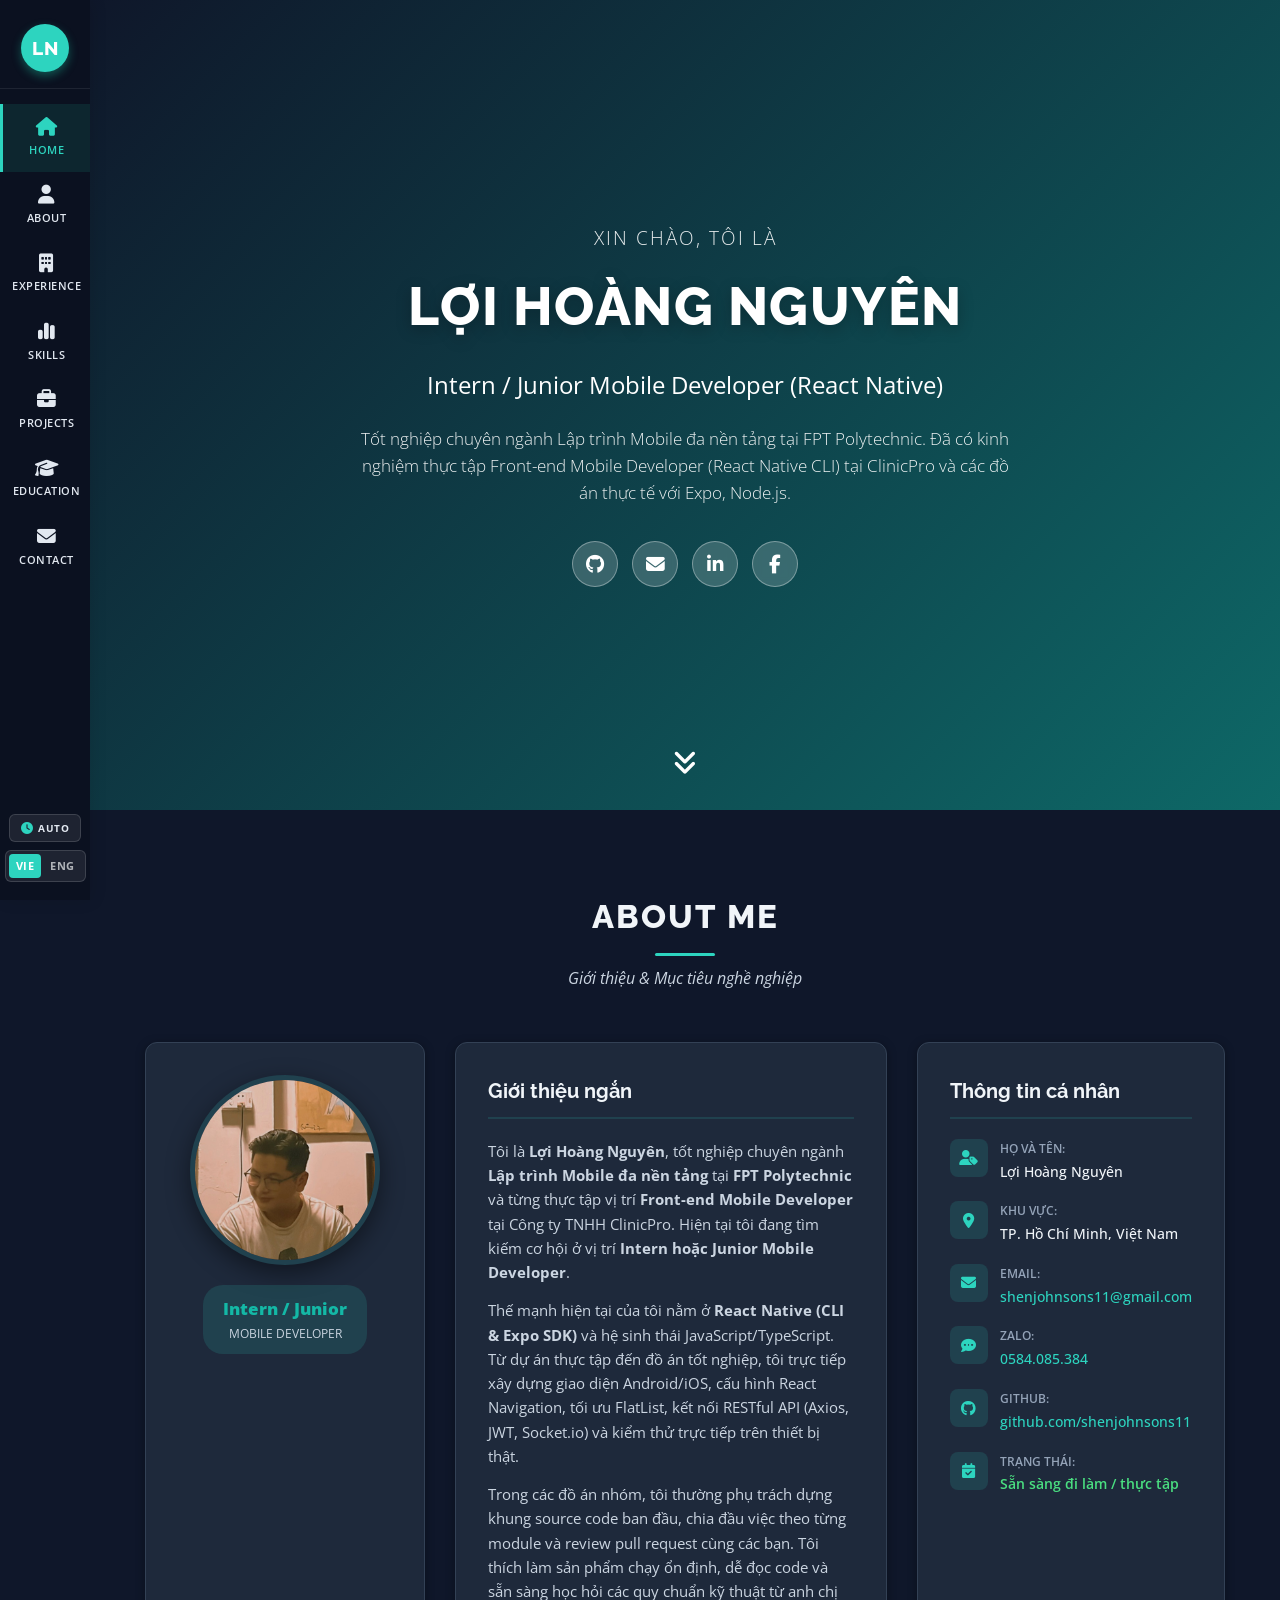
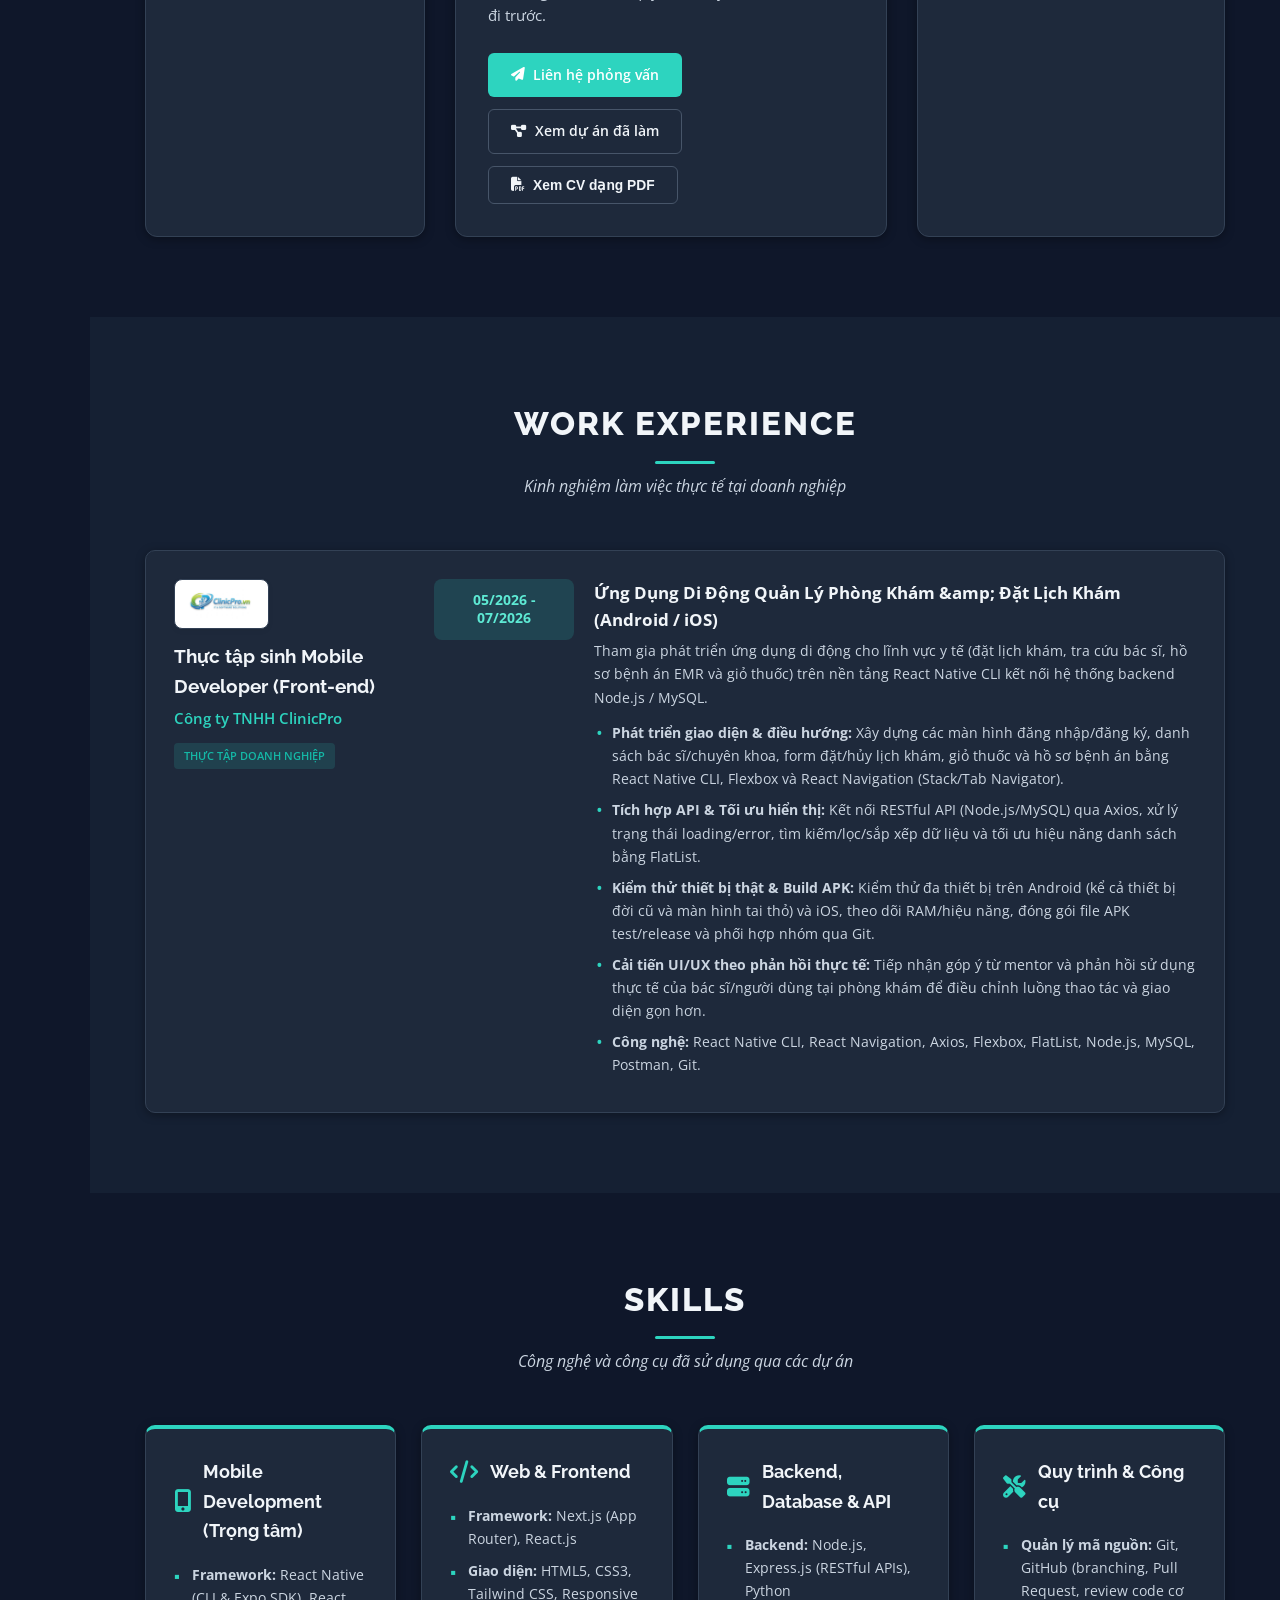
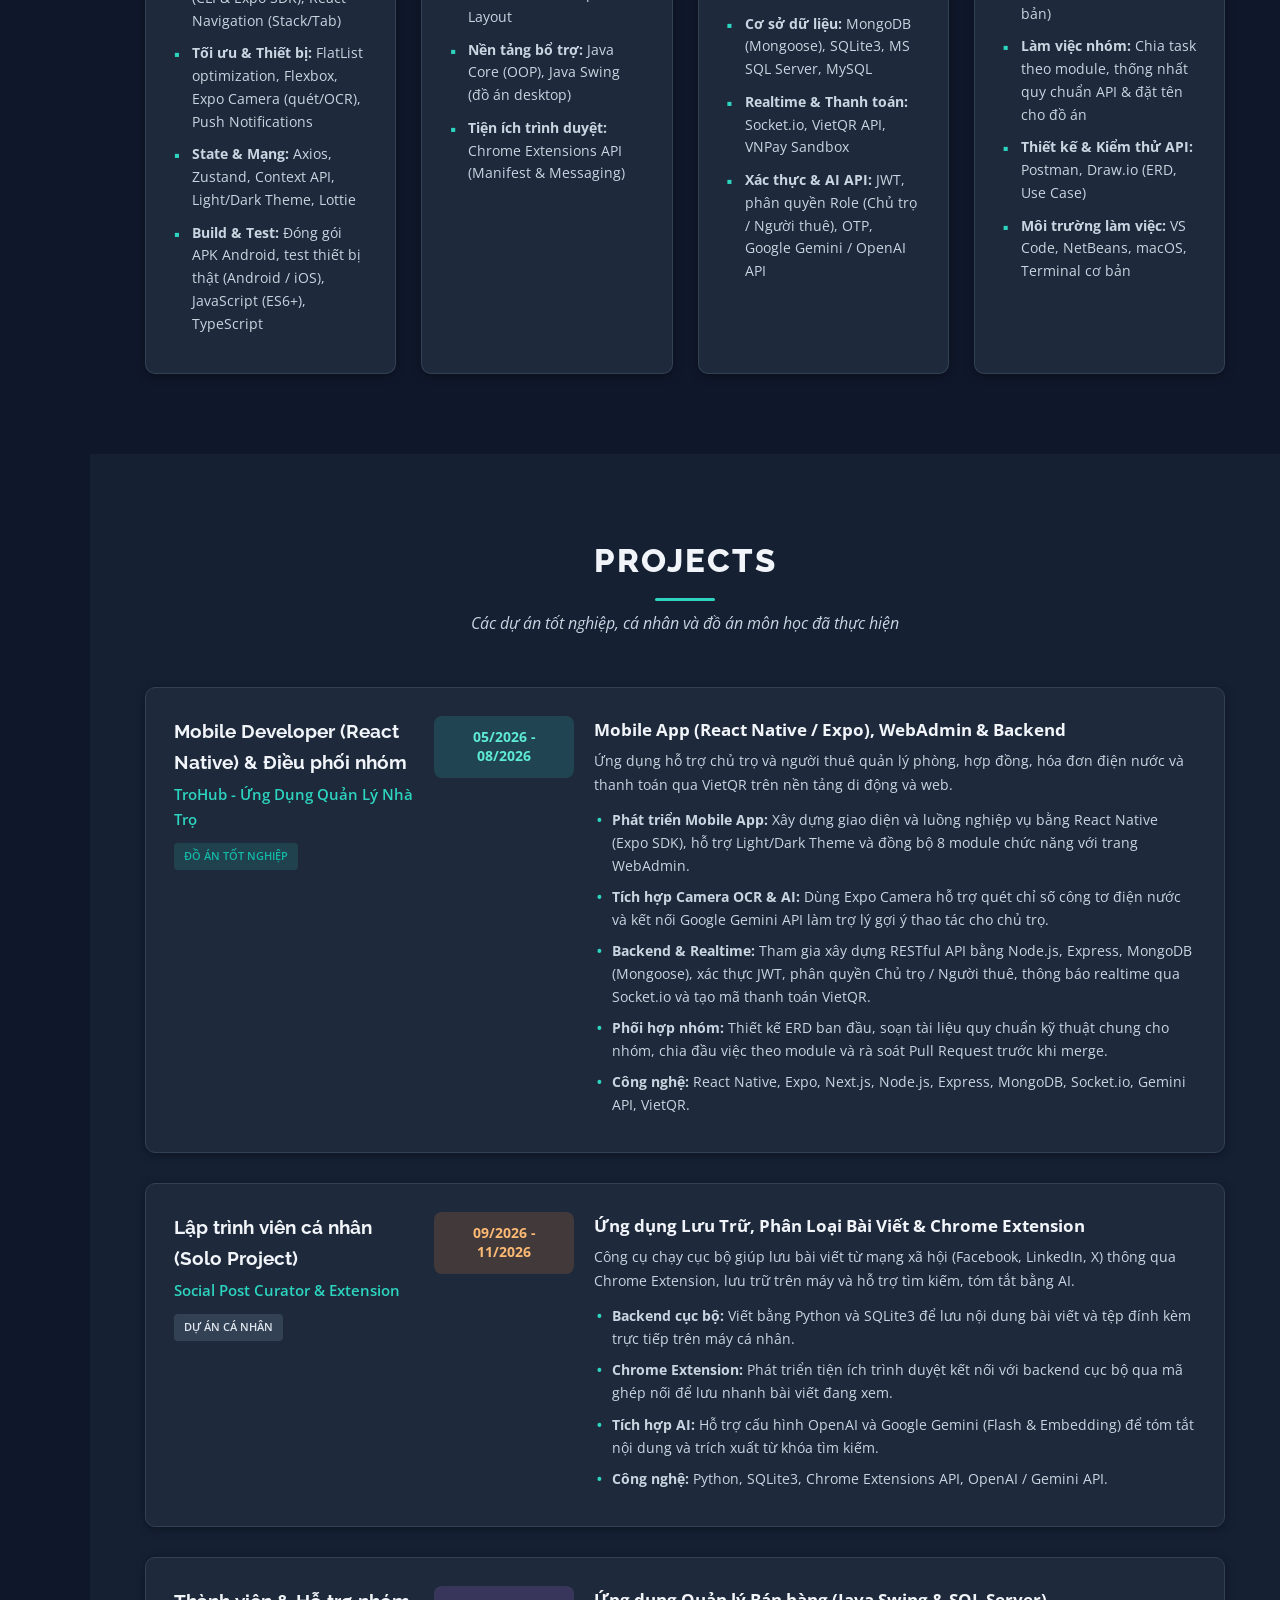
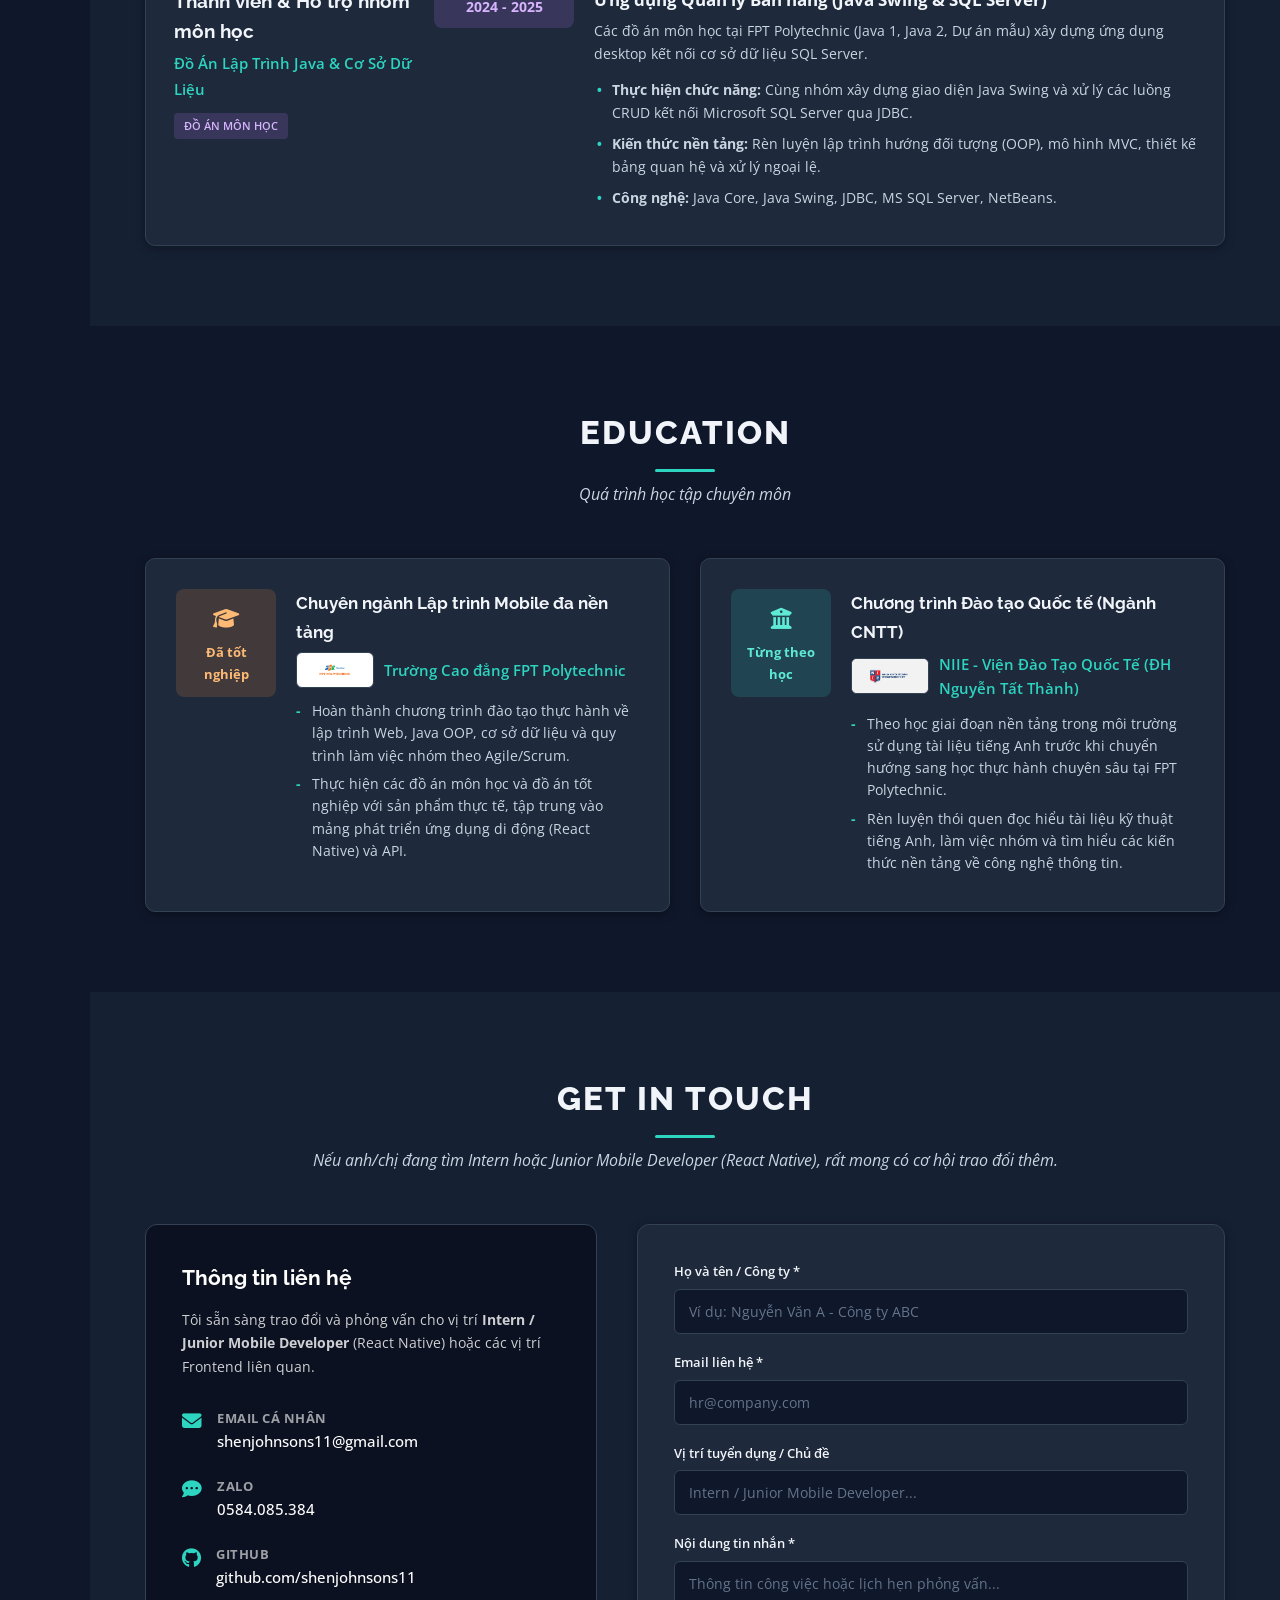
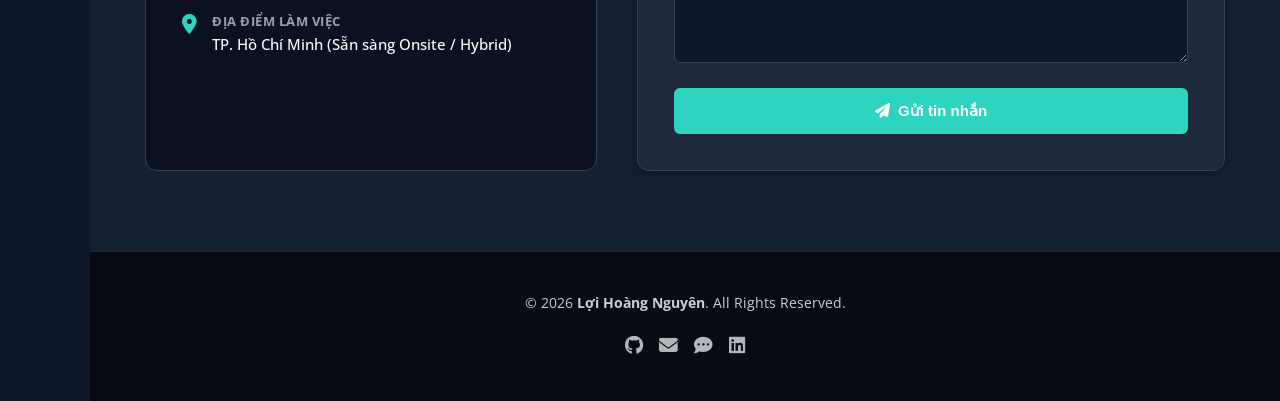
==== index.html @ 85664bda "Update CV content, add bilingual toggle, real-time dark/light mode, hover effects, logos, Zalo conta" ====
<!DOCTYPE html>
<html lang="vi">
<head>
    <meta charset="UTF-8">
    <meta name="viewport" content="width=device-width, initial-scale=1.0">
    <title>Lợi Hoàng Nguyên - Mobile Developer (Intern / Junior) CV</title>
    <!-- Favicon -->
    <link rel="icon" type="image/x-icon" href="https://cdnjs.cloudflare.com/ajax/libs/font-awesome/6.4.0/svgs/solid/code.svg">
    <!-- Google Fonts -->
    <link rel="preconnect" href="https://fonts.googleapis.com">
    <link rel="preconnect" href="https://fonts.gstatic.com" crossorigin>
    <link href="https://fonts.googleapis.com/css2?family=Open+Sans:ital,wght@0,300;0,400;0,600;0,700;1,400&family=Raleway:wght@300;500;700;800&display=swap" rel="stylesheet">
    <!-- Font Awesome Icons -->
    <link rel="stylesheet" href="https://cdnjs.cloudflare.com/ajax/libs/font-awesome/6.4.0/css/all.min.css">
    <!-- Custom CSS -->
    <link rel="stylesheet" href="style.css">
</head>
<body id="top">

    <!-- ==============================================
         1. THANH ĐIỀU HƯỚNG TRÁI / SIDEBAR NAVIGATION
         ============================================== -->
    <nav id="site-navigation" class="sidebar-nav" aria-label="Main Navigation">
        <div class="nav-brand">
            <a href="#top" class="brand-logo" title="Về đầu trang" data-i18n-title="nav.backTopTitle">
                <span class="logo-text">LN</span>
            </a>
            <button class="mobile-toggle" id="menuToggle" aria-label="Toggle Menu">
                <i class="fa-solid fa-bars"></i>
            </button>
        </div>

        <ul class="nav-links" id="navLinks">
            <li class="nav-item">
                <a href="#top" class="nav-link active">
                    <i class="fa-solid fa-house"></i>
                    <span class="nav-label">Home</span>
                </a>
            </li>
            <li class="nav-item">
                <a href="#about" class="nav-link">
                    <i class="fa-solid fa-user"></i>
                    <span class="nav-label">About</span>
                </a>
            </li>
            <li class="nav-item">
                <a href="#work-experience" class="nav-link">
                    <i class="fa-solid fa-building"></i>
                    <span class="nav-label">Experience</span>
                </a>
            </li>
            <li class="nav-item">
                <a href="#skills" class="nav-link">
                    <i class="fa-solid fa-chart-simple"></i>
                    <span class="nav-label">Skills</span>
                </a>
            </li>
            <li class="nav-item">
                <a href="#experiences" class="nav-link">
                    <i class="fa-solid fa-briefcase"></i>
                    <span class="nav-label">Projects</span>
                </a>
            </li>
            <li class="nav-item">
                <a href="#education" class="nav-link">
                    <i class="fa-solid fa-graduation-cap"></i>
                    <span class="nav-label">Education</span>
                </a>
            </li>
            <li class="nav-item">
                <a href="#contact" class="nav-link">
                    <i class="fa-solid fa-envelope"></i>
                    <span class="nav-label">Contact</span>
                </a>
            </li>
        </ul>

        <!-- Nút chuyển đổi giao diện (Auto theo giờ / Light / Dark) & Ngôn ngữ (VIE / ENG) -->
        <div class="sidebar-controls">
            <button type="button" id="themeToggle" class="theme-btn" aria-label="Chế độ sáng/tối">
                <i class="fa-solid fa-clock"></i>
                <span class="theme-label">AUTO</span>
            </button>
            <div class="lang-switch" role="group" aria-label="Language switcher">
                <button type="button" class="lang-btn active" data-lang="vi">VIE</button>
                <button type="button" class="lang-btn" data-lang="en">ENG</button>
            </div>
        </div>
    </nav>

    <!-- KHUNG NỘI DUNG CHÍNH (BÊN PHẢI SIDEBAR) -->
    <main class="main-content">

        <!-- ==============================================
             2. BANNER / HERO HEADER
             ============================================== -->
        <header id="banner" class="hero-header">
            <div class="hero-overlay"></div>
            <div class="hero-container">
                <div class="hero-content">
                    <p class="hero-greeting" data-i18n="hero.greeting">Xin chào, tôi là</p>
                    <h1 class="hero-name" data-i18n="hero.name">Lợi Hoàng Nguyên</h1>
                    <h2 class="hero-slogan" data-i18n="hero.slogan">Intern / Junior Mobile Developer (React Native)</h2>
                    <p class="hero-tagline" data-i18n="hero.tagline">Tốt nghiệp chuyên ngành Lập trình Mobile đa nền tảng tại FPT Polytechnic. Đã có kinh nghiệm thực tập Front-end Mobile Developer (React Native CLI) tại ClinicPro và các đồ án thực tế với Expo, Node.js.</p>
                    
                    <!-- Mạng xã hội / Profile links -->
                    <div class="social-links">
                        <a href="https://github.com/shenjohnsons11" target="_blank" rel="noopener" class="social-btn" title="GitHub">
                            <i class="fa-brands fa-github"></i>
                        </a>
                        <a href="mailto:shenjohnsons11@gmail.com" class="social-btn" title="Email" data-i18n-title="hero.emailTitle">
                            <i class="fa-solid fa-envelope"></i>
                        </a>
                        <a href="https://linkedin.com" target="_blank" rel="noopener" class="social-btn" title="LinkedIn">
                            <i class="fa-brands fa-linkedin-in"></i>
                        </a>
                        <a href="https://facebook.com" target="_blank" rel="noopener" class="social-btn" title="Facebook">
                            <i class="fa-brands fa-facebook-f"></i>
                        </a>
                    </div>
                </div>
            </div>
            <a href="#about" class="scroll-down" aria-label="Cuộn xuống">
                <i class="fa-solid fa-angles-down"></i>
            </a>
        </header>

        <!-- ==============================================
             3. GIỚI THIỆU BẢN THÂN / ABOUT ME
             ============================================== -->
        <section id="about" class="section">
            <div class="container">
                <div class="section-title-wrap">
                    <h2 class="section-title">ABOUT ME</h2>
                    <span class="section-subtitle" data-i18n="about.subtitle">Giới thiệu &amp; Mục tiêu nghề nghiệp</span>
                </div>

                <div class="about-grid">
                    <!-- Ảnh chân dung / Avatar -->
                    <div class="about-avatar-card">
                        <div class="avatar-wrapper">
                            <img src="assets/avatar.jpg" alt="Lợi Hoàng Nguyên Avatar" class="avatar-img">
                        </div>
                        <div class="avatar-badge">
                            <span class="badge-exp">Intern / Junior</span>
                            <span class="badge-text">Mobile Developer</span>
                        </div>
                    </div>

                    <!-- Tóm tắt giới thiệu / Summary -->
                    <div class="about-summary-card">
                        <h3 class="card-title" data-i18n="about.cardTitle">Giới thiệu ngắn</h3>
                        <div class="summary-body">
                            <p data-i18n-html="about.p1">
                                Tôi là <strong>Lợi Hoàng Nguyên</strong>, tốt nghiệp chuyên ngành <strong>Lập trình Mobile đa nền tảng</strong> tại <strong>FPT Polytechnic</strong> và từng thực tập vị trí <strong>Front-end Mobile Developer</strong> tại Công ty TNHH ClinicPro. Hiện tại tôi đang tìm kiếm cơ hội ở vị trí <strong>Intern hoặc Junior Mobile Developer</strong>.
                            </p>
                            <p data-i18n-html="about.p2">
                                Thế mạnh hiện tại của tôi nằm ở <strong>React Native (CLI &amp; Expo SDK)</strong> và hệ sinh thái JavaScript/TypeScript. Từ dự án thực tập đến đồ án tốt nghiệp, tôi trực tiếp xây dựng giao diện Android/iOS, cấu hình React Navigation, tối ưu FlatList, kết nối RESTful API (Axios, JWT, Socket.io) và kiểm thử trực tiếp trên thiết bị thật.
                            </p>
                            <p data-i18n-html="about.p3">
                                Trong các đồ án nhóm, tôi thường phụ trách dựng khung source code ban đầu, chia đầu việc theo từng module và review pull request cùng các bạn. Tôi thích làm sản phẩm chạy ổn định, dễ đọc code và sẵn sàng học hỏi các quy chuẩn kỹ thuật từ anh chị đi trước.
                            </p>
                        </div>
                        <div class="summary-actions">
                            <a href="#contact" class="btn btn-primary">
                                <i class="fa-solid fa-paper-plane"></i> <span data-i18n="about.btnContact">Liên hệ phỏng vấn</span>
                            </a>
                            <a href="#experiences" class="btn btn-outline">
                                <i class="fa-solid fa-diagram-project"></i> <span data-i18n="about.btnProjects">Xem dự án đã làm</span>
                            </a>
                            <button type="button" id="printCvBtn" class="btn btn-outline">
                                <i class="fa-solid fa-file-pdf"></i> <span data-i18n="about.btnPdf">Xem CV dạng PDF</span>
                            </button>
                        </div>
                    </div>

                    <!-- Thông tin liên hệ nhanh / Quick Contact -->
                    <div class="about-contact-card">
                        <h3 class="card-title" data-i18n="info.cardTitle">Thông tin cá nhân</h3>
                        <ul class="contact-list">
                            <li>
                                <div class="icon-box"><i class="fa-solid fa-user-tag"></i></div>
                                <div>
                                    <span class="c-label" data-i18n="info.nameLabel">Họ và tên:</span>
                                    <span class="c-val" data-i18n="info.nameVal">Lợi Hoàng Nguyên</span>
                                </div>
                            </li>
                            <li>
                                <div class="icon-box"><i class="fa-solid fa-location-dot"></i></div>
                                <div>
                                    <span class="c-label" data-i18n="info.locationLabel">Khu vực:</span>
                                    <span class="c-val" data-i18n="info.locationVal">TP. Hồ Chí Minh, Việt Nam</span>
                                </div>
                            </li>
                            <li>
                                <div class="icon-box"><i class="fa-solid fa-envelope"></i></div>
                                <div>
                                    <span class="c-label">Email:</span>
                                    <span class="c-val"><a href="mailto:shenjohnsons11@gmail.com">shenjohnsons11@gmail.com</a></span>
                                </div>
                            </li>
                            <li>
                                <div class="icon-box"><i class="fa-solid fa-comment-dots"></i></div>
                                <div>
                                    <span class="c-label">Zalo:</span>
                                    <span class="c-val"><a href="https://zalo.me/0584085384" target="_blank" rel="noopener">0584.085.384</a></span>
                                </div>
                            </li>
                            <li>
                                <div class="icon-box"><i class="fa-brands fa-github"></i></div>
                                <div>
                                    <span class="c-label">GitHub:</span>
                                    <span class="c-val"><a href="https://github.com/shenjohnsons11" target="_blank" rel="noopener">github.com/shenjohnsons11</a></span>
                                </div>
                            </li>
                            <li>
                                <div class="icon-box"><i class="fa-solid fa-calendar-check"></i></div>
                                <div>
                                    <span class="c-label" data-i18n="info.statusLabel">Trạng thái:</span>
                                    <span class="c-val text-success" data-i18n="info.statusVal">Sẵn sàng đi làm / thực tập</span>
                                </div>
                            </li>
                        </ul>
                    </div>
                </div>
            </div>
        </section>

        <!-- ==============================================
             4. KINH NGHIỆM LÀM VIỆC / WORK EXPERIENCE
             ============================================== -->
        <section id="work-experience" class="section bg-light">
            <div class="container">
                <div class="section-title-wrap">
                    <h2 class="section-title">WORK EXPERIENCE</h2>
                    <span class="section-subtitle" data-i18n="work.subtitle">Kinh nghiệm làm việc thực tế tại doanh nghiệp</span>
                </div>

                <div class="timeline">
                    <div class="timeline-item">
                        <div class="timeline-role">
                            <div class="org-logo-badge">
                                <img src="assets/logoclinic.png" alt="ClinicPro Logo" class="org-logo-img">
                            </div>
                            <h3 class="role-title" data-i18n="work.w1.role">Thực tập sinh Mobile Developer (Front-end)</h3>
                            <h4 class="company-name" data-i18n="work.w1.company">Công ty TNHH ClinicPro</h4>
                            <span class="badge badge-primary" data-i18n="work.w1.badge">Thực Tập Doanh Nghiệp</span>
                        </div>
                        <div class="timeline-time badge-teal">
                            <span>05/2026 - 07/2026</span>
                        </div>
                        <div class="timeline-content">
                            <h4 class="project-name" data-i18n="work.w1.heading">Ứng Dụng Di Động Quản Lý Phòng Khám &amp; Đặt Lịch Khám (Android / iOS)</h4>
                            <p class="project-desc" data-i18n="work.w1.desc">Tham gia phát triển ứng dụng di động cho lĩnh vực y tế (đặt lịch khám, tra cứu bác sĩ, hồ sơ bệnh án EMR và giỏ thuốc) trên nền tảng React Native CLI kết nối hệ thống backend Node.js / MySQL.</p>
                            <ul class="task-list">
                                <li data-i18n-html="work.w1.t1"><strong>Phát triển giao diện &amp; điều hướng:</strong> Xây dựng các màn hình đăng nhập/đăng ký, danh sách bác sĩ/chuyên khoa, form đặt/hủy lịch khám, giỏ thuốc và hồ sơ bệnh án bằng React Native CLI, Flexbox và React Navigation (Stack/Tab Navigator).</li>
                                <li data-i18n-html="work.w1.t2"><strong>Tích hợp API &amp; Tối ưu hiển thị:</strong> Kết nối RESTful API (Node.js/MySQL) qua Axios, xử lý trạng thái loading/error, tìm kiếm/lọc/sắp xếp dữ liệu và tối ưu hiệu năng danh sách bằng FlatList.</li>
                                <li data-i18n-html="work.w1.t3"><strong>Kiểm thử thiết bị thật &amp; Build APK:</strong> Kiểm thử đa thiết bị trên Android (kể cả thiết bị đời cũ và màn hình tai thỏ) và iOS, theo dõi RAM/hiệu năng, đóng gói file APK test/release và phối hợp nhóm qua Git.</li>
                                <li data-i18n-html="work.w1.t4"><strong>Cải tiến UI/UX theo phản hồi thực tế:</strong> Tiếp nhận góp ý từ mentor và phản hồi sử dụng thực tế của bác sĩ/người dùng tại phòng khám để điều chỉnh luồng thao tác và giao diện gọn hơn.</li>
                                <li data-i18n-html="work.w1.t5"><strong>Công nghệ:</strong> React Native CLI, React Navigation, Axios, Flexbox, FlatList, Node.js, MySQL, Postman, Git.</li>
                            </ul>
                        </div>
                    </div>
                </div>
            </div>
        </section>

        <!-- ==============================================
             5. KỸ NĂNG CHUYÊN MÔN / SKILLS
             ============================================== -->
        <section id="skills" class="section">
            <div class="container">
                <div class="section-title-wrap">
                    <h2 class="section-title">SKILLS</h2>
                    <span class="section-subtitle" data-i18n="skills.subtitle">Công nghệ và công cụ đã sử dụng qua các dự án</span>
                </div>

                <div class="skills-grid">
                    <!-- Khối 1: Mobile Development (Trọng tâm) -->
                    <div class="skill-box">
                        <div class="box-header">
                            <i class="fa-solid fa-mobile-screen-button"></i>
                            <h3 class="box-title" data-i18n="skills.b1.title">Mobile Development (Trọng tâm)</h3>
                        </div>
                        <ul class="skill-items">
                            <li data-i18n-html="skills.b1.i1"><strong>Framework:</strong> React Native (CLI &amp; Expo SDK), React Navigation (Stack/Tab)</li>
                            <li data-i18n-html="skills.b1.i2"><strong>Tối ưu &amp; Thiết bị:</strong> FlatList optimization, Flexbox, Expo Camera (quét/OCR), Push Notifications</li>
                            <li data-i18n-html="skills.b1.i3"><strong>State &amp; Mạng:</strong> Axios, Zustand, Context API, Light/Dark Theme, Lottie</li>
                            <li data-i18n-html="skills.b1.i4"><strong>Build &amp; Test:</strong> Đóng gói APK Android, test thiết bị thật (Android / iOS), JavaScript (ES6+), TypeScript</li>
                        </ul>
                    </div>

                    <!-- Khối 2: Web & Frontend -->
                    <div class="skill-box">
                        <div class="box-header">
                            <i class="fa-solid fa-code"></i>
                            <h3 class="box-title" data-i18n="skills.b2.title">Web &amp; Frontend</h3>
                        </div>
                        <ul class="skill-items">
                            <li data-i18n-html="skills.b2.i1"><strong>Framework:</strong> Next.js (App Router), React.js</li>
                            <li data-i18n-html="skills.b2.i2"><strong>Giao diện:</strong> HTML5, CSS3, Tailwind CSS, Responsive Layout</li>
                            <li data-i18n-html="skills.b2.i3"><strong>Nền tảng bổ trợ:</strong> Java Core (OOP), Java Swing (đồ án desktop)</li>
                            <li data-i18n-html="skills.b2.i4"><strong>Tiện ích trình duyệt:</strong> Chrome Extensions API (Manifest &amp; Messaging)</li>
                        </ul>
                    </div>

                    <!-- Khối 3: Backend, Database & API -->
                    <div class="skill-box">
                        <div class="box-header">
                            <i class="fa-solid fa-server"></i>
                            <h3 class="box-title" data-i18n="skills.b3.title">Backend, Database &amp; API</h3>
                        </div>
                        <ul class="skill-items">
                            <li data-i18n-html="skills.b3.i1"><strong>Backend:</strong> Node.js, Express.js (RESTful APIs), Python</li>
                            <li data-i18n-html="skills.b3.i2"><strong>Cơ sở dữ liệu:</strong> MongoDB (Mongoose), SQLite3, MS SQL Server, MySQL</li>
                            <li data-i18n-html="skills.b3.i3"><strong>Realtime &amp; Thanh toán:</strong> Socket.io, VietQR API, VNPay Sandbox</li>
                            <li data-i18n-html="skills.b3.i4"><strong>Xác thực &amp; AI API:</strong> JWT, phân quyền Role (Chủ trọ / Người thuê), OTP, Google Gemini / OpenAI API</li>
                        </ul>
                    </div>

                    <!-- Khối 4: Quy trình & Công cụ -->
                    <div class="skill-box">
                        <div class="box-header">
                            <i class="fa-solid fa-screwdriver-wrench"></i>
                            <h3 class="box-title" data-i18n="skills.b4.title">Quy trình &amp; Công cụ</h3>
                        </div>
                        <ul class="skill-items">
                            <li data-i18n-html="skills.b4.i1"><strong>Quản lý mã nguồn:</strong> Git, GitHub (branching, Pull Request, review code cơ bản)</li>
                            <li data-i18n-html="skills.b4.i2"><strong>Làm việc nhóm:</strong> Chia task theo module, thống nhất quy chuẩn API &amp; đặt tên cho đồ án</li>
                            <li data-i18n-html="skills.b4.i3"><strong>Thiết kế &amp; Kiểm thử API:</strong> Postman, Draw.io (ERD, Use Case)</li>
                            <li data-i18n-html="skills.b4.i4"><strong>Môi trường làm việc:</strong> VS Code, NetBeans, macOS, Terminal cơ bản</li>
                        </ul>
                    </div>
                </div>
            </div>
        </section>

        <!-- ==============================================
             6. DỰ ÁN / PROJECTS
             ============================================== -->
        <section id="experiences" class="section bg-light">
            <div class="container">
                <div class="section-title-wrap">
                    <h2 class="section-title">PROJECTS</h2>
                    <span class="section-subtitle" data-i18n="projects.subtitle">Các dự án tốt nghiệp, cá nhân và đồ án môn học đã thực hiện</span>
                </div>

                <div class="timeline">
                    <!-- Dự án 1: TroHub Platform -->
                    <div class="timeline-item">
                        <div class="timeline-role">
                            <h3 class="role-title" data-i18n="projects.p1.role">Mobile Developer (React Native) &amp; Điều phối nhóm</h3>
                            <h4 class="company-name" data-i18n="projects.p1.name">TroHub - Ứng Dụng Quản Lý Nhà Trọ</h4>
                            <span class="badge badge-primary" data-i18n="projects.p1.badge">Đồ Án Tốt Nghiệp</span>
                        </div>
                        <div class="timeline-time badge-teal">
                            <span>05/2026 - 08/2026</span>
                        </div>
                        <div class="timeline-content">
                            <h4 class="project-name" data-i18n="projects.p1.heading">Mobile App (React Native / Expo), WebAdmin &amp; Backend</h4>
                            <p class="project-desc" data-i18n="projects.p1.desc">Ứng dụng hỗ trợ chủ trọ và người thuê quản lý phòng, hợp đồng, hóa đơn điện nước và thanh toán qua VietQR trên nền tảng di động và web.</p>
                            <ul class="task-list">
                                <li data-i18n-html="projects.p1.t1"><strong>Phát triển Mobile App:</strong> Xây dựng giao diện và luồng nghiệp vụ bằng React Native (Expo SDK), hỗ trợ Light/Dark Theme và đồng bộ 8 module chức năng với trang WebAdmin.</li>
                                <li data-i18n-html="projects.p1.t2"><strong>Tích hợp Camera OCR &amp; AI:</strong> Dùng Expo Camera hỗ trợ quét chỉ số công tơ điện nước và kết nối Google Gemini API làm trợ lý gợi ý thao tác cho chủ trọ.</li>
                                <li data-i18n-html="projects.p1.t3"><strong>Backend &amp; Realtime:</strong> Tham gia xây dựng RESTful API bằng Node.js, Express, MongoDB (Mongoose), xác thực JWT, phân quyền Chủ trọ / Người thuê, thông báo realtime qua Socket.io và tạo mã thanh toán VietQR.</li>
                                <li data-i18n-html="projects.p1.t4"><strong>Phối hợp nhóm:</strong> Thiết kế ERD ban đầu, soạn tài liệu quy chuẩn kỹ thuật chung cho nhóm, chia đầu việc theo module và rà soát Pull Request trước khi merge.</li>
                                <li data-i18n-html="projects.p1.t5"><strong>Công nghệ:</strong> React Native, Expo, Next.js, Node.js, Express, MongoDB, Socket.io, Gemini API, VietQR.</li>
                            </ul>
                        </div>
                    </div>

                    <!-- Dự án 2: Social Post Curator -->
                    <div class="timeline-item">
                        <div class="timeline-role">
                            <h3 class="role-title" data-i18n="projects.p2.role">Lập trình viên cá nhân (Solo Project)</h3>
                            <h4 class="company-name">Social Post Curator &amp; Extension</h4>
                            <span class="badge badge-secondary" data-i18n="projects.p2.badge">Dự Án Cá Nhân</span>
                        </div>
                        <div class="timeline-time badge-orange">
                            <span>09/2026 - 11/2026</span>
                        </div>
                        <div class="timeline-content">
                            <h4 class="project-name" data-i18n="projects.p2.heading">Ứng dụng Lưu Trữ, Phân Loại Bài Viết &amp; Chrome Extension</h4>
                            <p class="project-desc" data-i18n="projects.p2.desc">Công cụ chạy cục bộ giúp lưu bài viết từ mạng xã hội (Facebook, LinkedIn, X) thông qua Chrome Extension, lưu trữ trên máy và hỗ trợ tìm kiếm, tóm tắt bằng AI.</p>
                            <ul class="task-list">
                                <li data-i18n-html="projects.p2.t1"><strong>Backend cục bộ:</strong> Viết bằng Python và SQLite3 để lưu nội dung bài viết và tệp đính kèm trực tiếp trên máy cá nhân.</li>
                                <li data-i18n-html="projects.p2.t2"><strong>Chrome Extension:</strong> Phát triển tiện ích trình duyệt kết nối với backend cục bộ qua mã ghép nối để lưu nhanh bài viết đang xem.</li>
                                <li data-i18n-html="projects.p2.t3"><strong>Tích hợp AI:</strong> Hỗ trợ cấu hình OpenAI và Google Gemini (Flash &amp; Embedding) để tóm tắt nội dung và trích xuất từ khóa tìm kiếm.</li>
                                <li data-i18n-html="projects.p2.t4"><strong>Công nghệ:</strong> Python, SQLite3, Chrome Extensions API, OpenAI / Gemini API.</li>
                            </ul>
                        </div>
                    </div>

                    <!-- Dự án 3: Các đồ án Java / NetBeans tại FPT Polytechnic -->
                    <div class="timeline-item">
                        <div class="timeline-role">
                            <h3 class="role-title" data-i18n="projects.p3.role">Thành viên &amp; Hỗ trợ nhóm môn học</h3>
                            <h4 class="company-name" data-i18n="projects.p3.name">Đồ Án Lập Trình Java &amp; Cơ Sở Dữ Liệu</h4>
                            <span class="badge badge-purple" data-i18n="projects.p3.badge">Đồ Án Môn Học</span>
                        </div>
                        <div class="timeline-time badge-purple">
                            <span>2024 - 2025</span>
                        </div>
                        <div class="timeline-content">
                            <h4 class="project-name" data-i18n="projects.p3.heading">Ứng dụng Quản lý Bán hàng (Java Swing &amp; SQL Server)</h4>
                            <p class="project-desc" data-i18n="projects.p3.desc">Các đồ án môn học tại FPT Polytechnic (Java 1, Java 2, Dự án mẫu) xây dựng ứng dụng desktop kết nối cơ sở dữ liệu SQL Server.</p>
                            <ul class="task-list">
                                <li data-i18n-html="projects.p3.t1"><strong>Thực hiện chức năng:</strong> Cùng nhóm xây dựng giao diện Java Swing và xử lý các luồng CRUD kết nối Microsoft SQL Server qua JDBC.</li>
                                <li data-i18n-html="projects.p3.t2"><strong>Kiến thức nền tảng:</strong> Rèn luyện lập trình hướng đối tượng (OOP), mô hình MVC, thiết kế bảng quan hệ và xử lý ngoại lệ.</li>
                                <li data-i18n-html="projects.p3.t3"><strong>Công nghệ:</strong> Java Core, Java Swing, JDBC, MS SQL Server, NetBeans.</li>
                            </ul>
                        </div>
                    </div>
                </div>
            </div>
        </section>

        <!-- ==============================================
             7. HỌC VẤN / EDUCATION
             ============================================== -->
        <section id="education" class="section">
            <div class="container">
                <div class="section-title-wrap">
                    <h2 class="section-title">EDUCATION</h2>
                    <span class="section-subtitle" data-i18n="edu.subtitle">Quá trình học tập chuyên môn</span>
                </div>

                <div class="education-grid">
                    <!-- Trường 1: FPT Polytechnic -->
                    <div class="edu-card">
                        <div class="edu-period badge-orange">
                            <div class="school-icon-badge">
                                <i class="fa-solid fa-graduation-cap"></i>
                            </div>
                            <span data-i18n="edu.e1.status">Đã tốt nghiệp</span>
                        </div>
                        <div class="edu-info">
                            <div class="school-header">
                                <h3 class="edu-degree" data-i18n="edu.e1.degree">Chuyên ngành Lập trình Mobile đa nền tảng</h3>
                                <div class="school-brand">
                                    <span class="school-logo-wrap">
                                        <img src="assets/logofpt.png" alt="FPT Polytechnic Logo" class="school-logo-img school-logo-fpt">
                                    </span>
                                    <h4 class="edu-school" data-i18n="edu.e1.school">Trường Cao đẳng FPT Polytechnic</h4>
                                </div>
                            </div>
                            <ul class="edu-details">
                                <li data-i18n="edu.e1.d1">Hoàn thành chương trình đào tạo thực hành về lập trình Web, Java OOP, cơ sở dữ liệu và quy trình làm việc nhóm theo Agile/Scrum.</li>
                                <li data-i18n="edu.e1.d2">Thực hiện các đồ án môn học và đồ án tốt nghiệp với sản phẩm thực tế, tập trung vào mảng phát triển ứng dụng di động (React Native) và API.</li>
                            </ul>
                        </div>
                    </div>

                    <!-- Trường 2: NIIE (Viện Đào Tạo Quốc Tế NTTU) -->
                    <div class="edu-card">
                        <div class="edu-period badge-teal">
                            <div class="school-icon-badge">
                                <i class="fa-solid fa-building-columns"></i>
                            </div>
                            <span data-i18n="edu.e2.status">Từng theo học</span>
                        </div>
                        <div class="edu-info">
                            <div class="school-header">
                                <h3 class="edu-degree" data-i18n="edu.e2.degree">Chương trình Đào tạo Quốc tế (Ngành CNTT)</h3>
                                <div class="school-brand">
                                    <span class="school-logo-wrap">
                                        <img src="assets/logoniie.jpeg" alt="NIIE Logo" class="school-logo-img school-logo-niie">
                                    </span>
                                    <h4 class="edu-school" data-i18n="edu.e2.school">NIIE - Viện Đào Tạo Quốc Tế (ĐH Nguyễn Tất Thành)</h4>
                                </div>
                            </div>
                            <ul class="edu-details">
                                <li data-i18n="edu.e2.d1">Theo học giai đoạn nền tảng trong môi trường sử dụng tài liệu tiếng Anh trước khi chuyển hướng sang học thực hành chuyên sâu tại FPT Polytechnic.</li>
                                <li data-i18n="edu.e2.d2">Rèn luyện thói quen đọc hiểu tài liệu kỹ thuật tiếng Anh, làm việc nhóm và tìm hiểu các kiến thức nền tảng về công nghệ thông tin.</li>
                            </ul>
                        </div>
                    </div>
                </div>
            </div>
        </section>

        <!-- ==============================================
             8. LIÊN HỆ / CONTACT SECTION
             ============================================== -->
        <section id="contact" class="section bg-light">
            <div class="container">
                <div class="section-title-wrap">
                    <h2 class="section-title">GET IN TOUCH</h2>
                    <span class="section-subtitle" data-i18n="contact.subtitle">Nếu anh/chị đang tìm Intern hoặc Junior Mobile Developer (React Native), rất mong có cơ hội trao đổi thêm.</span>
                </div>

                <div class="contact-grid">
                    <div class="contact-info-panel">
                        <h3 data-i18n="contact.panelTitle">Thông tin liên hệ</h3>
                        <p data-i18n-html="contact.panelDesc">Tôi sẵn sàng trao đổi và phỏng vấn cho vị trí <strong>Intern / Junior Mobile Developer</strong> (React Native) hoặc các vị trí Frontend liên quan.</p>
                        
                        <div class="c-item">
                            <i class="fa-solid fa-envelope"></i>
                            <div>
                                <h4 data-i18n="contact.emailLabel">Email cá nhân</h4>
                                <p><a href="mailto:shenjohnsons11@gmail.com">shenjohnsons11@gmail.com</a></p>
                            </div>
                        </div>

                        <div class="c-item">
                            <i class="fa-solid fa-comment-dots"></i>
                            <div>
                                <h4>Zalo</h4>
                                <p><a href="https://zalo.me/0584085384" target="_blank" rel="noopener">0584.085.384</a></p>
                            </div>
                        </div>

                        <div class="c-item">
                            <i class="fa-brands fa-github"></i>
                            <div>
                                <h4>GitHub</h4>
                                <p><a href="https://github.com/shenjohnsons11" target="_blank" rel="noopener">github.com/shenjohnsons11</a></p>
                            </div>
                        </div>

                        <div class="c-item">
                            <i class="fa-solid fa-location-dot"></i>
                            <div>
                                <h4 data-i18n="contact.locationLabel">Địa điểm làm việc</h4>
                                <p data-i18n="contact.locationVal">TP. Hồ Chí Minh (Sẵn sàng Onsite / Hybrid)</p>
                            </div>
                        </div>
                    </div>

                    <form class="contact-form" id="contactForm">
                        <div class="form-group">
                            <label for="name" data-i18n="form.nameLabel">Họ và tên / Công ty *</label>
                            <input type="text" id="name" required placeholder="Ví dụ: Nguyễn Văn A - Công ty ABC" data-i18n-placeholder="form.namePlaceholder">
                        </div>
                        <div class="form-group">
                            <label for="email" data-i18n="form.emailLabel">Email liên hệ *</label>
                            <input type="email" id="email" required placeholder="hr@company.com">
                        </div>
                        <div class="form-group">
                            <label for="subject" data-i18n="form.subjectLabel">Vị trí tuyển dụng / Chủ đề</label>
                            <input type="text" id="subject" placeholder="Intern / Junior Mobile Developer...">
                        </div>
                        <div class="form-group">
                            <label for="message" data-i18n="form.msgLabel">Nội dung tin nhắn *</label>
                            <textarea id="message" rows="4" required placeholder="Thông tin công việc hoặc lịch hẹn phỏng vấn..." data-i18n-placeholder="form.msgPlaceholder"></textarea>
                        </div>
                        <button type="submit" class="btn btn-primary btn-block">
                            <i class="fa-solid fa-paper-plane"></i> <span data-i18n="form.submit">Gửi tin nhắn</span>
                        </button>
                    </form>
                </div>
            </div>
        </section>

        <!-- ==============================================
             8. CHÂN TRANG / FOOTER
             ============================================== -->
        <footer class="site-footer">
            <div class="container footer-content">
                <p class="copyright">
                    © <span id="currentYear"></span> <strong data-i18n="footer.name">Lợi Hoàng Nguyên</strong>. All Rights Reserved.
                </p>
                <div class="footer-socials">
                    <a href="https://github.com/shenjohnsons11" target="_blank" rel="noopener" aria-label="GitHub"><i class="fa-brands fa-github"></i></a>
                    <a href="mailto:shenjohnsons11@gmail.com" aria-label="Email"><i class="fa-solid fa-envelope"></i></a>
                    <a href="https://zalo.me/0584085384" target="_blank" rel="noopener" aria-label="Zalo"><i class="fa-solid fa-comment-dots"></i></a>
                    <a href="https://linkedin.com" target="_blank" rel="noopener" aria-label="LinkedIn"><i class="fa-brands fa-linkedin"></i></a>
                </div>
            </div>
        </footer>

    </main>

    <!-- Nút cuộn nhanh lên đầu trang -->
    <a href="#top" id="backToTop" class="back-to-top" aria-label="Lên đầu trang">
        <i class="fa-solid fa-arrow-up"></i>
    </a>

    <!-- Custom Script -->
    <script src="script.js"></script>
</body>
</html>
---- style.css ----
/* ==========================================================================
   CV THEME STYLESHEET (INSPIRED BY cv.toidicodedao.com)
   Tone màu chủ đạo: Teal/Emerald (#1abc9c), Dark Slate (#2c3e50), Clean White (#ffffff)
   ========================================================================== */

/* --- CSS Variables / Biến màu sắc toàn cục để dễ thay đổi --- */
:root {
    --primary-color: #1abc9c;         /* Màu chủ đạo đặc trưng (Teal / Xanh ngọc) */
    --primary-dark: #16a085;          /* Màu chủ đạo khi hover / active */
    --primary-light: #e8f8f5;         /* Màu nền nhẹ của primary */
    
    --sidebar-bg: #2c3e50;            /* Màu nền sidebar trái */
    --sidebar-hover: #34495e;         /* Màu hover mục menu sidebar */
    --sidebar-text: #ecf0f1;          /* Màu chữ sidebar */
    --sidebar-width: 90px;            /* Chiều rộng sidebar trên desktop */

    --bg-main: #f9fafb;               /* Nền toàn trang */
    --bg-white: #ffffff;              /* Nền thẻ trắng */
    --bg-light: #f4f6f8;              /* Nền section xen kẽ */

    --text-primary: #2c3e50;          /* Màu chữ chính */
    --text-secondary: #636e72;        /* Màu chữ phụ / mô tả */
    --text-muted: #95a5a6;            /* Màu chữ mờ / ngày tháng */

    --border-color: #e5e9f0;          /* Màu viền thẻ */
    --shadow-sm: 0 2px 8px rgba(0, 0, 0, 0.05);
    --shadow-md: 0 4px 16px rgba(0, 0, 0, 0.08);
    --shadow-lg: 0 10px 30px rgba(0, 0, 0, 0.12);

    --font-heading: 'Raleway', sans-serif;
    --font-body: 'Open Sans', sans-serif;
    --transition: all 0.3s cubic-bezier(0.25, 0.8, 0.25, 1);
}

/* Dark Mode Variables (Tự động theo giờ thực hoặc chọn thủ công) */
[data-theme="dark"] {
    --primary-color: #2dd4bf;
    --primary-dark: #14b8a6;
    --primary-light: rgba(45, 212, 191, 0.14);

    --sidebar-bg: #0b1120;
    --sidebar-hover: #1e293b;
    --sidebar-text: #e2e8f0;

    --bg-main: #0f172a;
    --bg-white: #1e293b;
    --bg-light: #152033;

    --text-primary: #f1f5f9;
    --text-secondary: #cbd5e1;
    --text-muted: #94a3b8;

    --border-color: #334155;
    --shadow-sm: 0 2px 10px rgba(0, 0, 0, 0.35);
    --shadow-md: 0 8px 24px rgba(0, 0, 0, 0.45);
    --shadow-lg: 0 14px 34px rgba(0, 0, 0, 0.55);
}

/* --- Reset cơ bản --- */
*, *::before, *::after {
    box-sizing: border-box;
    margin: 0;
    padding: 0;
}

html {
    scroll-behavior: smooth;
    font-size: 15px;
}

body {
    font-family: var(--font-body);
    color: var(--text-primary);
    background-color: var(--bg-main);
    line-height: 1.65;
    display: flex;
    min-height: 100vh;
}

a {
    color: var(--primary-color);
    text-decoration: none;
    transition: var(--transition);
}

a:hover {
    color: var(--primary-dark);
}

ul {
    list-style: none;
}

img {
    max-width: 100%;
    display: block;
}

/* ==========================================================================
   1. SIDEBAR NAVIGATION (CỘT BÊN TRÁI CỐ ĐỊNH NHƯ TOIDICODEDAO)
   ========================================================================== */
.sidebar-nav {
    position: fixed;
    top: 0;
    left: 0;
    bottom: 0;
    width: var(--sidebar-width);
    background-color: var(--sidebar-bg);
    z-index: 1000;
    display: flex;
    flex-direction: column;
    align-items: center;
    box-shadow: 2px 0 15px rgba(0,0,0,0.1);
    transition: var(--transition);
}

.nav-brand {
    padding: 24px 0 16px;
    width: 100%;
    text-align: center;
    border-bottom: 1px solid rgba(255, 255, 255, 0.08);
}

.brand-logo {
    display: inline-block;
}

.logo-text {
    display: inline-flex;
    justify-content: center;
    align-items: center;
    width: 48px;
    height: 48px;
    border-radius: 50%;
    background: var(--primary-color);
    color: #fff;
    font-family: var(--font-heading);
    font-weight: 800;
    font-size: 1.25rem;
    letter-spacing: 1px;
    box-shadow: 0 4px 10px rgba(26, 188, 156, 0.4);
}

.mobile-toggle {
    display: none;
    background: none;
    border: none;
    color: #fff;
    font-size: 1.5rem;
    cursor: pointer;
}

.nav-links {
    width: 100%;
    margin-top: 15px;
    display: flex;
    flex-direction: column;
}

.nav-item {
    width: 100%;
}

.nav-link {
    display: flex;
    flex-direction: column;
    align-items: center;
    justify-content: center;
    padding: 13px 8px;
    color: var(--sidebar-text);
    font-size: 0.75rem;
    font-weight: 600;
    text-transform: uppercase;
    letter-spacing: 0.5px;
    transition: var(--transition);
    border-left: 3px solid transparent;
}

.nav-link i {
    font-size: 1.25rem;
    margin-bottom: 5px;
    transition: var(--transition);
}

.nav-link:hover {
    color: var(--primary-color);
    background-color: var(--sidebar-hover);
}

.nav-link.active {
    color: var(--primary-color);
    background-color: rgba(26, 188, 156, 0.12);
    border-left-color: var(--primary-color);
}

/* Cụm nút Theme (Auto/Light/Dark) & Ngôn ngữ (VIE/ENG) */
.sidebar-controls {
    margin-top: auto;
    margin-bottom: 18px;
    display: flex;
    flex-direction: column;
    align-items: center;
    gap: 8px;
}

.theme-btn {
    display: inline-flex;
    align-items: center;
    justify-content: center;
    gap: 5px;
    background: rgba(255, 255, 255, 0.08);
    border: 1px solid rgba(255, 255, 255, 0.14);
    color: var(--sidebar-text);
    font-family: var(--font-body);
    font-size: 0.68rem;
    font-weight: 700;
    letter-spacing: 0.4px;
    padding: 6px 8px;
    border-radius: 6px;
    cursor: pointer;
    transition: var(--transition);
    min-width: 72px;
}

.theme-btn:hover {
    background: rgba(26, 188, 156, 0.2);
    border-color: var(--primary-color);
    color: #fff;
    transform: translateY(-1px);
}

.theme-btn i {
    color: var(--primary-color);
    font-size: 0.8rem;
}

.lang-switch {
    display: inline-flex;
    background: rgba(255, 255, 255, 0.08);
    border: 1px solid rgba(255, 255, 255, 0.14);
    border-radius: 6px;
    padding: 3px;
    gap: 2px;
}

.lang-btn {
    background: transparent;
    border: none;
    color: rgba(236, 240, 241, 0.7);
    font-family: var(--font-body);
    font-size: 0.7rem;
    font-weight: 700;
    letter-spacing: 0.5px;
    padding: 5px 7px;
    border-radius: 4px;
    cursor: pointer;
    transition: var(--transition);
}

.lang-btn:hover {
    color: #fff;
}

.lang-btn.active {
    background-color: var(--primary-color);
    color: #fff;
}

/* ==========================================================================
   2. KHUNG NỘI DUNG CHÍNH (MAIN CONTENT)
   ========================================================================== */
.main-content {
    margin-left: var(--sidebar-width);
    flex: 1;
    min-width: 0;
    display: flex;
    flex-direction: column;
}

.container {
    max-width: 1140px;
    margin: 0 auto;
    padding: 0 30px;
}

.section {
    padding: 80px 0;
    position: relative;
}

.bg-light {
    background-color: var(--bg-light);
}

.section-title-wrap {
    text-align: center;
    margin-bottom: 50px;
}

.section-title {
    font-family: var(--font-heading);
    font-size: 2.2rem;
    font-weight: 800;
    letter-spacing: 2px;
    color: var(--text-primary);
    position: relative;
    display: inline-block;
    padding-bottom: 12px;
}

.section-title::after {
    content: '';
    position: absolute;
    bottom: 0;
    left: 50%;
    transform: translateX(-50%);
    width: 60px;
    height: 3px;
    background-color: var(--primary-color);
    border-radius: 2px;
}

.section-subtitle {
    display: block;
    margin-top: 10px;
    font-size: 1.05rem;
    color: var(--text-secondary);
    font-style: italic;
}

/* ==========================================================================
   3. HERO BANNER HEADER
   ========================================================================== */
.hero-header {
    position: relative;
    min-height: 90vh;
    display: flex;
    align-items: center;
    justify-content: center;
    text-align: center;
    background-image: url('https://images.unsplash.com/photo-1517694712202-14dd9538aa97?auto=format&fit=crop&w=1920&q=80');
    background-size: cover;
    background-position: center;
    background-attachment: fixed;
    color: #ffffff;
    padding: 60px 20px;
}

.hero-overlay {
    position: absolute;
    inset: 0;
    background: linear-gradient(135deg, rgba(26, 188, 156, 0.88), rgba(44, 62, 80, 0.92));
    z-index: 1;
}

.hero-container {
    position: relative;
    z-index: 2;
    max-width: 800px;
}

.hero-greeting {
    font-size: 1.25rem;
    font-weight: 300;
    letter-spacing: 2px;
    text-transform: uppercase;
    margin-bottom: 10px;
    color: rgba(255, 255, 255, 0.9);
}

.hero-name {
    font-family: var(--font-heading);
    font-size: 3.5rem;
    font-weight: 800;
    letter-spacing: 1.5px;
    margin-bottom: 15px;
    text-transform: uppercase;
    text-shadow: 0 4px 15px rgba(0, 0, 0, 0.25);
}

.hero-slogan {
    font-size: 1.6rem;
    font-weight: 400;
    margin-bottom: 20px;
    color: #ffffff;
}

.hero-tagline {
    font-size: 1.1rem;
    font-weight: 300;
    max-width: 650px;
    margin: 0 auto 35px;
    color: rgba(255, 255, 255, 0.92);
}

.social-links {
    display: flex;
    justify-content: center;
    gap: 14px;
    flex-wrap: wrap;
}

.social-btn {
    width: 46px;
    height: 46px;
    border-radius: 50%;
    background: rgba(255, 255, 255, 0.18);
    backdrop-filter: blur(4px);
    color: #ffffff;
    display: inline-flex;
    align-items: center;
    justify-content: center;
    font-size: 1.25rem;
    border: 1px solid rgba(255, 255, 255, 0.35);
    transition: var(--transition);
}

.social-btn:hover {
    background: #ffffff;
    color: var(--primary-color);
    transform: translateY(-4px);
    box-shadow: 0 6px 15px rgba(0, 0, 0, 0.2);
}

.scroll-down {
    position: absolute;
    bottom: 25px;
    left: 50%;
    transform: translateX(-50%);
    z-index: 2;
    color: #fff;
    font-size: 1.8rem;
    animation: bounce 2s infinite;
}

@keyframes bounce {
    0%, 20%, 50%, 80%, 100% { transform: translateY(0) translateX(-50%); }
    40% { transform: translateY(-12px) translateX(-50%); }
    60% { transform: translateY(-6px) translateX(-50%); }
}

/* ==========================================================================
   4. ABOUT SECTION
   ========================================================================== */
.about-grid {
    display: grid;
    grid-template-columns: 280px 1.4fr 1fr;
    gap: 30px;
    align-items: stretch;
}

.about-avatar-card,
.about-summary-card,
.about-contact-card {
    background-color: var(--bg-white);
    padding: 32px;
    border-radius: 12px;
    box-shadow: var(--shadow-sm);
    border: 1px solid var(--border-color);
    transition: var(--transition);
}

.about-avatar-card:hover,
.about-summary-card:hover,
.about-contact-card:hover {
    box-shadow: var(--shadow-md);
    transform: translateY(-3px);
}

.about-avatar-card {
    display: flex;
    flex-direction: column;
    align-items: center;
    text-align: center;
}

.avatar-wrapper {
    width: 190px;
    height: 190px;
    border-radius: 50%;
    overflow: hidden;
    border: 5px solid var(--primary-light);
    box-shadow: var(--shadow-md);
    margin-bottom: 20px;
}

.avatar-img {
    width: 100%;
    height: 100%;
    object-fit: cover;
    object-position: center 40%;
}

.avatar-badge {
    background: var(--primary-light);
    padding: 10px 20px;
    border-radius: 20px;
    display: inline-flex;
    flex-direction: column;
    align-items: center;
}

.badge-exp {
    color: var(--primary-dark);
    font-weight: 800;
    font-size: 1.15rem;
}

.badge-text {
    font-size: 0.8rem;
    color: var(--text-secondary);
    text-transform: uppercase;
}

.card-title {
    font-family: var(--font-heading);
    font-size: 1.35rem;
    font-weight: 700;
    color: var(--text-primary);
    margin-bottom: 20px;
    position: relative;
    padding-bottom: 8px;
    border-bottom: 2px solid var(--primary-light);
}

.summary-body p {
    margin-bottom: 14px;
    color: var(--text-secondary);
    font-size: 0.98rem;
}

.summary-actions {
    margin-top: 25px;
    display: flex;
    gap: 12px;
    flex-wrap: wrap;
}

.btn {
    display: inline-flex;
    align-items: center;
    gap: 8px;
    padding: 10px 22px;
    font-size: 0.92rem;
    font-weight: 600;
    border-radius: 6px;
    cursor: pointer;
    transition: var(--transition);
    border: 1px solid transparent;
}

.btn-primary {
    background-color: var(--primary-color);
    color: #fff;
}

.btn-primary:hover {
    background-color: var(--primary-dark);
    color: #fff;
    box-shadow: 0 4px 12px rgba(26, 188, 156, 0.35);
}

.btn-outline {
    background: transparent;
    color: var(--text-primary);
    border-color: var(--border-color);
}

.btn-outline:hover {
    border-color: var(--primary-color);
    color: var(--primary-color);
    background-color: var(--primary-light);
}

.contact-list li {
    display: flex;
    align-items: flex-start;
    gap: 12px;
    margin-bottom: 18px;
}

.icon-box {
    width: 38px;
    height: 38px;
    border-radius: 8px;
    background: var(--primary-light);
    color: var(--primary-color);
    display: flex;
    align-items: center;
    justify-content: center;
    font-size: 1rem;
    flex-shrink: 0;
}

.c-label {
    display: block;
    font-size: 0.8rem;
    color: var(--text-muted);
    font-weight: 600;
    text-transform: uppercase;
}

.c-val {
    font-size: 0.92rem;
    font-weight: 500;
    color: var(--text-primary);
    word-break: break-word;
}

.text-success {
    color: #27ae60;
    font-weight: 600;
}

/* ==========================================================================
   5. SKILLS SECTION
   ========================================================================== */
.skills-grid {
    display: grid;
    grid-template-columns: repeat(auto-fit, minmax(250px, 1fr));
    gap: 25px;
}

.skill-box {
    background-color: var(--bg-white);
    padding: 28px;
    border-radius: 10px;
    box-shadow: var(--shadow-sm);
    border-top: 4px solid var(--primary-color);
    border-left: 1px solid var(--border-color);
    border-right: 1px solid var(--border-color);
    border-bottom: 1px solid var(--border-color);
    transition: var(--transition);
}

.skill-box:hover {
    transform: translateY(-4px);
    box-shadow: var(--shadow-md);
}

.box-header {
    display: flex;
    align-items: center;
    gap: 12px;
    margin-bottom: 18px;
}

.box-header i {
    font-size: 1.5rem;
    color: var(--primary-color);
}

.box-title {
    font-family: var(--font-heading);
    font-size: 1.2rem;
    font-weight: 700;
    color: var(--text-primary);
}

.skill-items li {
    position: relative;
    padding-left: 18px;
    margin-bottom: 10px;
    font-size: 0.92rem;
    color: var(--text-secondary);
}

.skill-items li::before {
    content: "▪";
    position: absolute;
    left: 0;
    color: var(--primary-color);
    font-size: 1.1rem;
    top: -2px;
}

/* ==========================================================================
   6. EXPERIENCES TIMELINE (CHUẨN BỐ CỤC TOIDICODEDAO)
   ========================================================================== */
.timeline {
    position: relative;
    display: flex;
    flex-direction: column;
    gap: 30px;
}

.timeline-item {
    display: grid;
    grid-template-columns: 240px 140px 1fr;
    gap: 20px;
    background-color: var(--bg-white);
    padding: 28px;
    border-radius: 10px;
    border: 1px solid var(--border-color);
    box-shadow: var(--shadow-sm);
    transition: var(--transition);
}

.timeline-item:hover {
    box-shadow: var(--shadow-md);
    border-left: 4px solid var(--primary-color);
}

.org-logo-badge {
    display: inline-flex;
    align-items: center;
    justify-content: center;
    background: #ffffff;
    border: 1px solid var(--border-color);
    border-radius: 8px;
    padding: 6px 12px;
    margin-bottom: 12px;
    box-shadow: 0 2px 6px rgba(0, 0, 0, 0.04);
    transition: var(--transition);
}

.org-logo-img {
    height: 36px;
    width: auto;
    object-fit: contain;
}

.timeline-item:hover .org-logo-badge {
    transform: translateY(-2px);
    box-shadow: 0 4px 12px rgba(26, 188, 156, 0.18);
}

.timeline-role .role-title {
    font-family: var(--font-heading);
    font-size: 1.25rem;
    font-weight: 700;
    color: var(--text-primary);
}

.timeline-role .company-name {
    font-size: 1.02rem;
    color: var(--primary-color);
    font-weight: 600;
    margin: 4px 0 10px;
}

.badge {
    display: inline-block;
    padding: 4px 10px;
    border-radius: 4px;
    font-size: 0.75rem;
    font-weight: 600;
    text-transform: uppercase;
}

.badge-primary { background: var(--primary-light); color: var(--primary-dark); }
.badge-secondary { background: #edf2f7; color: #4a5568; }
.badge-info { background: #e0f2fe; color: #0284c7; }

.timeline-time {
    display: flex;
    align-items: center;
    justify-content: center;
    text-align: center;
    padding: 12px 14px;
    border-radius: 8px;
    font-weight: 700;
    font-size: 0.9rem;
    line-height: 1.4;
    height: fit-content;
}

.badge-teal { background: #e8f8f5; color: #16a085; }
.badge-orange { background: #fef5e7; color: #d35400; }
.badge-purple { background: #f4ecf7; color: #8e44ad; }
.badge-green { background: #eafaf1; color: #27ae60; }

.timeline-content .project-name {
    font-size: 1.1rem;
    font-weight: 700;
    color: var(--text-primary);
    margin-bottom: 6px;
}

.timeline-content .project-desc {
    color: var(--text-secondary);
    font-size: 0.95rem;
    margin-bottom: 12px;
}

.task-list li {
    position: relative;
    padding-left: 18px;
    margin-bottom: 8px;
    font-size: 0.93rem;
    color: var(--text-secondary);
}

.task-list li::before {
    content: "•";
    position: absolute;
    left: 2px;
    color: var(--primary-color);
    font-size: 1.2rem;
    top: -3px;
}

.link-highlight {
    color: var(--primary-dark);
    font-weight: 600;
}

/* ==========================================================================
   7. EDUCATION & CERTIFICATIONS
   ========================================================================== */
.education-grid {
    display: grid;
    grid-template-columns: 1fr 1fr;
    gap: 30px;
}

.edu-card {
    display: flex;
    gap: 20px;
    background-color: var(--bg-white);
    padding: 30px;
    border-radius: 10px;
    border: 1px solid var(--border-color);
    box-shadow: var(--shadow-sm);
    transition: var(--transition);
}

.edu-card:hover {
    box-shadow: var(--shadow-md);
    transform: translateY(-3px);
}

.edu-period {
    min-width: 100px;
    padding: 12px;
    border-radius: 8px;
    display: flex;
    flex-direction: column;
    align-items: center;
    justify-content: center;
    gap: 6px;
    font-weight: 700;
    font-size: 0.88rem;
    height: fit-content;
    text-align: center;
}

.school-icon-badge {
    font-size: 1.4rem;
}

.school-header {
    margin-bottom: 12px;
}

.school-brand {
    display: flex;
    align-items: center;
    gap: 10px;
    margin-top: 6px;
}

.school-logo-wrap {
    display: inline-flex;
    align-items: center;
    justify-content: center;
    width: 78px;
    height: 36px;
    background: #ffffff;
    border: 1px solid var(--border-color);
    border-radius: 6px;
    overflow: hidden;
    flex-shrink: 0;
    padding: 3px 6px;
    transition: var(--transition);
}

.school-logo-img {
    width: 100%;
    height: 100%;
    object-fit: contain;
}

.school-logo-fpt {
    transform: scale(1.42);
}

.school-logo-niie {
    transform: scale(2.05);
}

.edu-card:hover .school-logo-wrap {
    transform: scale(1.04);
    border-color: var(--primary-color);
}

.edu-info .edu-degree {
    font-family: var(--font-heading);
    font-size: 1.15rem;
    font-weight: 700;
    color: var(--text-primary);
}

.edu-info .edu-school {
    color: var(--primary-color);
    font-weight: 600;
    font-size: 0.98rem;
}

.edu-details li {
    position: relative;
    padding-left: 16px;
    margin-bottom: 6px;
    font-size: 0.9rem;
    color: var(--text-secondary);
}

.edu-details li::before {
    content: "-";
    position: absolute;
    left: 0;
    color: var(--primary-color);
    font-weight: bold;
}

/* ==========================================================================
   8. CONTACT FORM & FOOTER
   ========================================================================== */
.contact-grid {
    display: grid;
    grid-template-columns: 1fr 1.3fr;
    gap: 40px;
}

.contact-info-panel {
    background-color: var(--sidebar-bg);
    color: #fff;
    padding: 36px;
    border-radius: 12px;
}

.contact-info-panel h3 {
    font-family: var(--font-heading);
    font-size: 1.4rem;
    margin-bottom: 12px;
}

.contact-info-panel > p {
    color: rgba(255, 255, 255, 0.8);
    font-size: 0.95rem;
    margin-bottom: 30px;
}

.c-item {
    display: flex;
    align-items: flex-start;
    gap: 15px;
    margin-bottom: 22px;
}

.c-item i {
    font-size: 1.3rem;
    color: var(--primary-color);
    margin-top: 4px;
}

.c-item h4 {
    font-size: 0.85rem;
    text-transform: uppercase;
    color: rgba(255, 255, 255, 0.6);
    letter-spacing: 0.5px;
}

.c-item p, .c-item a {
    color: #fff;
    font-size: 1rem;
    font-weight: 500;
}

.contact-form {
    background-color: var(--bg-white);
    padding: 36px;
    border-radius: 12px;
    border: 1px solid var(--border-color);
    box-shadow: var(--shadow-sm);
}

.form-group {
    margin-bottom: 18px;
}

.form-group label {
    display: block;
    margin-bottom: 6px;
    font-size: 0.88rem;
    font-weight: 600;
    color: var(--text-primary);
}

.form-group input,
.form-group textarea {
    width: 100%;
    padding: 12px 14px;
    border: 1px solid var(--border-color);
    border-radius: 6px;
    font-family: inherit;
    font-size: 0.95rem;
    color: var(--text-primary);
    background-color: #fcfcfc;
    transition: var(--transition);
}

.form-group input:focus,
.form-group textarea:focus {
    outline: none;
    border-color: var(--primary-color);
    background-color: #ffffff;
    box-shadow: 0 0 0 3px rgba(26, 188, 156, 0.15);
}

.btn-block {
    width: 100%;
    justify-content: center;
    padding: 13px;
    font-size: 1rem;
}

/* Footer */
.site-footer {
    background-color: #212f3d;
    color: #fff;
    padding: 40px 0;
    text-align: center;
    margin-top: auto;
}

.footer-content {
    display: flex;
    flex-direction: column;
    align-items: center;
    gap: 15px;
}

.copyright {
    font-size: 0.92rem;
    color: rgba(255, 255, 255, 0.8);
}

.footer-socials {
    display: flex;
    gap: 16px;
}

.footer-socials a {
    color: rgba(255, 255, 255, 0.7);
    font-size: 1.25rem;
    transition: var(--transition);
}

.footer-socials a:hover {
    color: var(--primary-color);
    transform: translateY(-2px);
}

.credit {
    font-size: 0.8rem;
    color: rgba(255, 255, 255, 0.5);
}

/* Nút Back to Top */
.back-to-top {
    position: fixed;
    bottom: 25px;
    right: 25px;
    width: 44px;
    height: 44px;
    background: var(--primary-color);
    color: #fff;
    border-radius: 50%;
    display: flex;
    align-items: center;
    justify-content: center;
    font-size: 1.1rem;
    box-shadow: 0 4px 12px rgba(0, 0, 0, 0.2);
    opacity: 0;
    visibility: hidden;
    transition: var(--transition);
    z-index: 999;
}

.back-to-top.show {
    opacity: 1;
    visibility: visible;
}

.back-to-top:hover {
    background: var(--primary-dark);
    color: #fff;
    transform: translateY(-4px);
}

/* ==========================================================================
   9. RESPONSIVE DESIGN (TỐI ƯU GIAO DIỆN CHO TABLET & MOBILE)
   ========================================================================== */
@media (max-width: 992px) {
    .about-grid {
        grid-template-columns: 1fr;
    }

    .about-avatar-card {
        padding: 25px;
    }

    .timeline-item {
        grid-template-columns: 1fr;
        gap: 12px;
    }

    .timeline-time {
        width: fit-content;
    }

    .education-grid {
        grid-template-columns: 1fr;
    }

    .contact-grid {
        grid-template-columns: 1fr;
    }
}

@media (max-width: 768px) {
    :root {
        --sidebar-width: 0px;
    }

    body {
        flex-direction: column;
    }

    .sidebar-nav {
        width: 100%;
        height: auto;
        bottom: auto;
        padding: 0;
    }

    .nav-brand {
        display: flex;
        justify-content: space-between;
        align-items: center;
        padding: 12px 20px;
    }

    .mobile-toggle {
        display: block;
    }

    .sidebar-controls {
        position: absolute;
        top: 20px;
        right: 54px;
        margin: 0;
        flex-direction: row;
        gap: 6px;
    }

    .theme-btn {
        min-width: auto;
        padding: 6px 8px;
    }

    .nav-links {
        display: none;
        flex-direction: column;
        width: 100%;
        background-color: var(--sidebar-bg);
        margin: 0;
        padding: 10px 0;
        border-top: 1px solid rgba(255, 255, 255, 0.08);
    }

    .nav-links.open {
        display: flex;
    }

    .nav-link {
        flex-direction: row;
        gap: 12px;
        padding: 12px 24px;
        justify-content: flex-start;
        border-left: 4px solid transparent;
    }

    .nav-link i {
        margin-bottom: 0;
    }

    .main-content {
        margin-left: 0;
        margin-top: 60px;
    }

    .hero-name {
        font-size: 2.3rem;
    }

    .hero-slogan {
        font-size: 1.25rem;
    }

    .container {
        padding: 0 18px;
    }

    .section {
        padding: 50px 0;
    }
}

/* ==========================================================================
   9.5. HOVER EFFECTS & DARK MODE OVERRIDES
   ========================================================================== */
body,
.section,
.about-avatar-card,
.about-summary-card,
.about-contact-card,
.skill-box,
.timeline-item,
.edu-card,
.contact-form,
.form-group input,
.form-group textarea {
    transition: background-color 0.35s ease, color 0.35s ease, border-color 0.35s ease, box-shadow 0.3s ease, transform 0.3s cubic-bezier(0.25, 0.8, 0.25, 1);
}

/* Hiệu ứng spotlight dịu theo vị trí con trỏ chuột trên các thẻ */
.about-avatar-card,
.about-summary-card,
.about-contact-card,
.skill-box,
.timeline-item,
.edu-card,
.contact-form {
    position: relative;
    overflow: hidden;
}

.about-avatar-card::after,
.about-summary-card::after,
.about-contact-card::after,
.skill-box::after,
.timeline-item::after,
.edu-card::after,
.contact-form::after {
    content: '';
    position: absolute;
    inset: 0;
    background: radial-gradient(
        420px circle at var(--mouse-x, 50%) var(--mouse-y, 50%),
        rgba(26, 188, 156, 0.11),
        transparent 60%
    );
    opacity: 0;
    pointer-events: none;
    transition: opacity 0.3s ease;
    z-index: 0;
}

.about-avatar-card > *,
.about-summary-card > *,
.about-contact-card > *,
.skill-box > *,
.timeline-item > *,
.edu-card > *,
.contact-form > * {
    position: relative;
    z-index: 1;
}

@media (hover: hover) and (pointer: fine) {
    .about-avatar-card:hover::after,
    .about-summary-card:hover::after,
    .about-contact-card:hover::after,
    .skill-box:hover::after,
    .timeline-item:hover::after,
    .edu-card:hover::after,
    .contact-form:hover::after {
        opacity: 1;
    }

    .about-avatar-card:hover,
    .about-summary-card:hover,
    .about-contact-card:hover,
    .skill-box:hover,
    .edu-card:hover,
    .contact-form:hover {
        border-color: rgba(26, 188, 156, 0.45);
    }

    .timeline-item:hover {
        transform: translateX(4px);
    }

    .avatar-wrapper:hover .avatar-img {
        transform: scale(1.06);
    }

    .contact-list li {
        padding: 6px 8px;
        margin: -6px -8px 12px;
        border-radius: 8px;
        transition: background-color 0.25s ease, transform 0.25s ease;
    }

    .contact-list li:hover {
        background-color: var(--primary-light);
        transform: translateX(3px);
    }

    .contact-list li:hover .icon-box {
        background-color: var(--primary-color);
        color: #fff;
        transform: scale(1.08);
    }

    .box-header:hover i {
        transform: scale(1.12) rotate(-4deg);
    }

    .nav-link:hover i {
        transform: scale(1.15);
    }

    .btn:hover {
        transform: translateY(-2px);
    }
}

.avatar-img,
.icon-box,
.box-header i {
    transition: transform 0.35s cubic-bezier(0.25, 0.8, 0.25, 1), background-color 0.25s ease, color 0.25s ease;
}

/* Dark Mode Overrides */
[data-theme="dark"] .hero-overlay {
    background: linear-gradient(135deg, rgba(15, 23, 42, 0.88), rgba(13, 148, 136, 0.65));
}

[data-theme="dark"] .badge-secondary {
    background: #334155;
    color: #e2e8f0;
}

[data-theme="dark"] .badge-teal {
    background: rgba(45, 212, 191, 0.16);
    color: #5eead4;
}

[data-theme="dark"] .badge-orange {
    background: rgba(251, 146, 60, 0.16);
    color: #fdba74;
}

[data-theme="dark"] .badge-purple {
    background: rgba(192, 132, 252, 0.16);
    color: #d8b4fe;
}

[data-theme="dark"] .badge-green {
    background: rgba(74, 222, 128, 0.16);
    color: #86efac;
}

[data-theme="dark"] .text-success {
    color: #4ade80;
}

[data-theme="dark"] .btn-outline {
    border-color: #475569;
    color: var(--text-primary);
}

[data-theme="dark"] .btn-outline:hover {
    border-color: var(--primary-color);
    color: var(--primary-color);
    background-color: var(--primary-light);
}

[data-theme="dark"] .contact-info-panel {
    background-color: #0b1120;
    border: 1px solid var(--border-color);
}

[data-theme="dark"] .form-group input,
[data-theme="dark"] .form-group textarea {
    background-color: #0f172a;
    border-color: #334155;
    color: #f1f5f9;
}

[data-theme="dark"] .form-group input::placeholder,
[data-theme="dark"] .form-group textarea::placeholder {
    color: #64748b;
}

[data-theme="dark"] .form-group input:focus,
[data-theme="dark"] .form-group textarea:focus {
    background-color: #0f172a;
    border-color: var(--primary-color);
}

[data-theme="dark"] .site-footer {
    background-color: #070b14;
    border-top: 1px solid #1e293b;
}

/* ==========================================================================
   10. PRINT / EXPORT PDF (ĐỊNH DẠNG CHUẨN A4 KHI XUẤT PDF)
   ========================================================================== */
@page {
    size: A4;
    margin: 12mm 14mm;
}

@media print {
    :root,
    [data-theme="dark"] {
        --bg-main: #ffffff;
        --bg-white: #ffffff;
        --bg-light: #ffffff;
        --text-primary: #1f2937;
        --text-secondary: #4b5563;
        --text-muted: #6b7280;
        --border-color: #d1d5db;
        --primary-color: #1abc9c;
        --primary-dark: #16a085;
        --primary-light: #e8f8f5;
    }

    * {
        -webkit-print-color-adjust: exact !important;
        print-color-adjust: exact !important;
    }

    .about-avatar-card::after,
    .about-summary-card::after,
    .about-contact-card::after,
    .skill-box::after,
    .timeline-item::after,
    .edu-card::after,
    .contact-form::after {
        display: none !important;
    }

    html {
        font-size: 11.5px;
    }

    body {
        display: block;
        background: #fff;
        color: #1f2937;
    }

    .sidebar-nav,
    .scroll-down,
    .summary-actions,
    .social-links,
    .hero-greeting,
    .about-avatar-card,
    #contact,
    .site-footer,
    .back-to-top {
        display: none !important;
    }

    .main-content {
        margin-left: 0 !important;
        margin-top: 0 !important;
    }

    .container {
        max-width: 100%;
        padding: 0;
    }

    .hero-header {
        min-height: auto;
        background: #2c3e50 !important;
        background-image: none !important;
        padding: 16px 20px;
        text-align: left;
        border-radius: 6px;
        margin-bottom: 14px;
    }

    .hero-overlay {
        display: none;
    }

    .hero-container {
        max-width: 100%;
    }

    .hero-name {
        font-size: 2rem;
        margin-bottom: 4px;
    }

    .hero-slogan {
        font-size: 1.1rem;
        margin-bottom: 6px;
    }

    .hero-tagline {
        font-size: 0.92rem;
        margin: 0;
        max-width: 100%;
    }

    .section,
    .section.bg-light {
        background: #fff !important;
        padding: 12px 0;
    }

    .section-title-wrap {
        text-align: left;
        margin-bottom: 12px;
        border-bottom: 2px solid var(--primary-color);
        padding-bottom: 4px;
    }

    .section-title {
        font-size: 1.3rem;
        padding-bottom: 0;
        letter-spacing: 1px;
    }

    .section-title::after,
    .section-subtitle {
        display: none;
    }

    .about-grid {
        grid-template-columns: 1.75fr 1fr;
        gap: 14px;
    }

    .about-summary-card,
    .about-contact-card,
    .skill-box,
    .timeline-item,
    .edu-card {
        box-shadow: none !important;
        border: 1px solid #d1d5db;
        padding: 12px 14px;
        break-inside: avoid;
        page-break-inside: avoid;
    }

    .card-title {
        font-size: 1.05rem;
        margin-bottom: 10px;
    }

    .skills-grid,
    .education-grid {
        grid-template-columns: 1fr 1fr;
        gap: 12px;
    }

    .timeline {
        gap: 12px;
    }

    .timeline-item {
        grid-template-columns: 200px 1fr;
        gap: 12px;
    }

    .timeline-time {
        grid-column: 1;
        justify-self: start;
        margin-top: 4px;
    }

    .timeline-content {
        grid-column: 2;
        grid-row: 1 / span 2;
    }
}
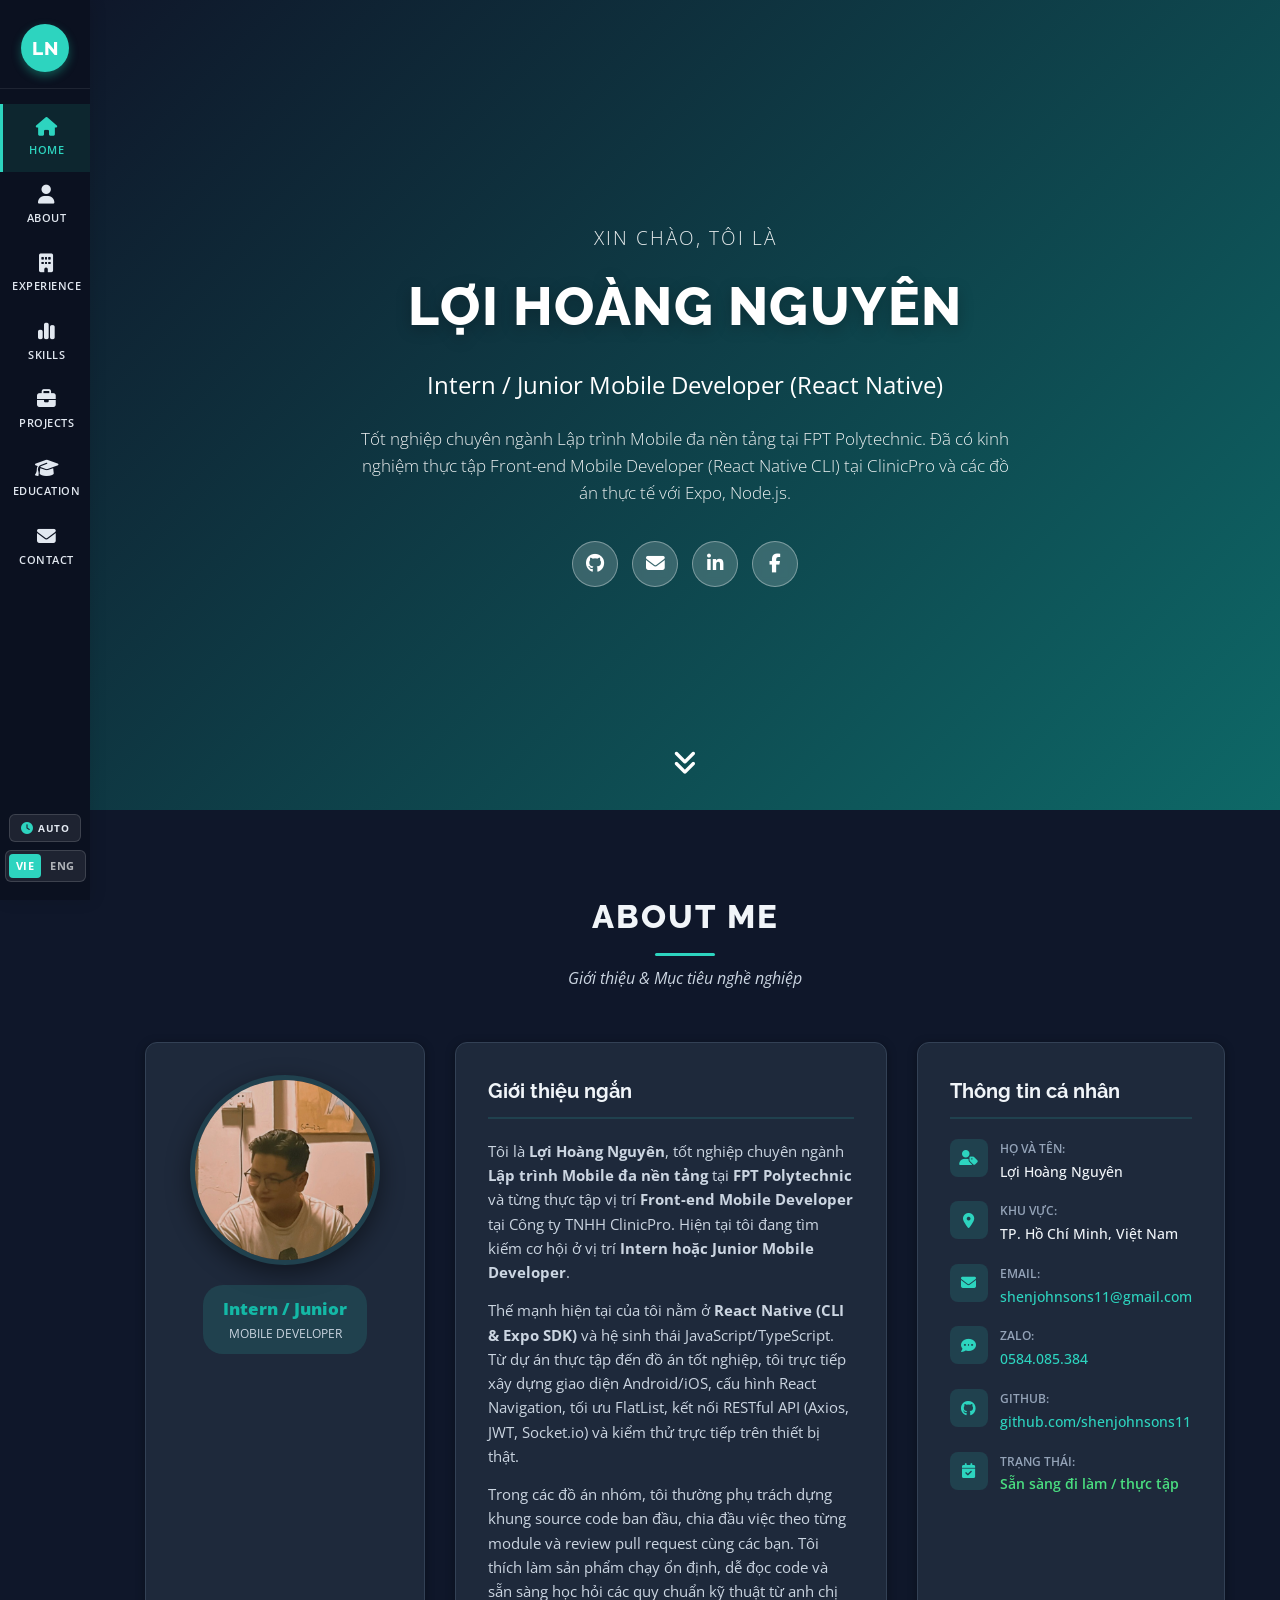
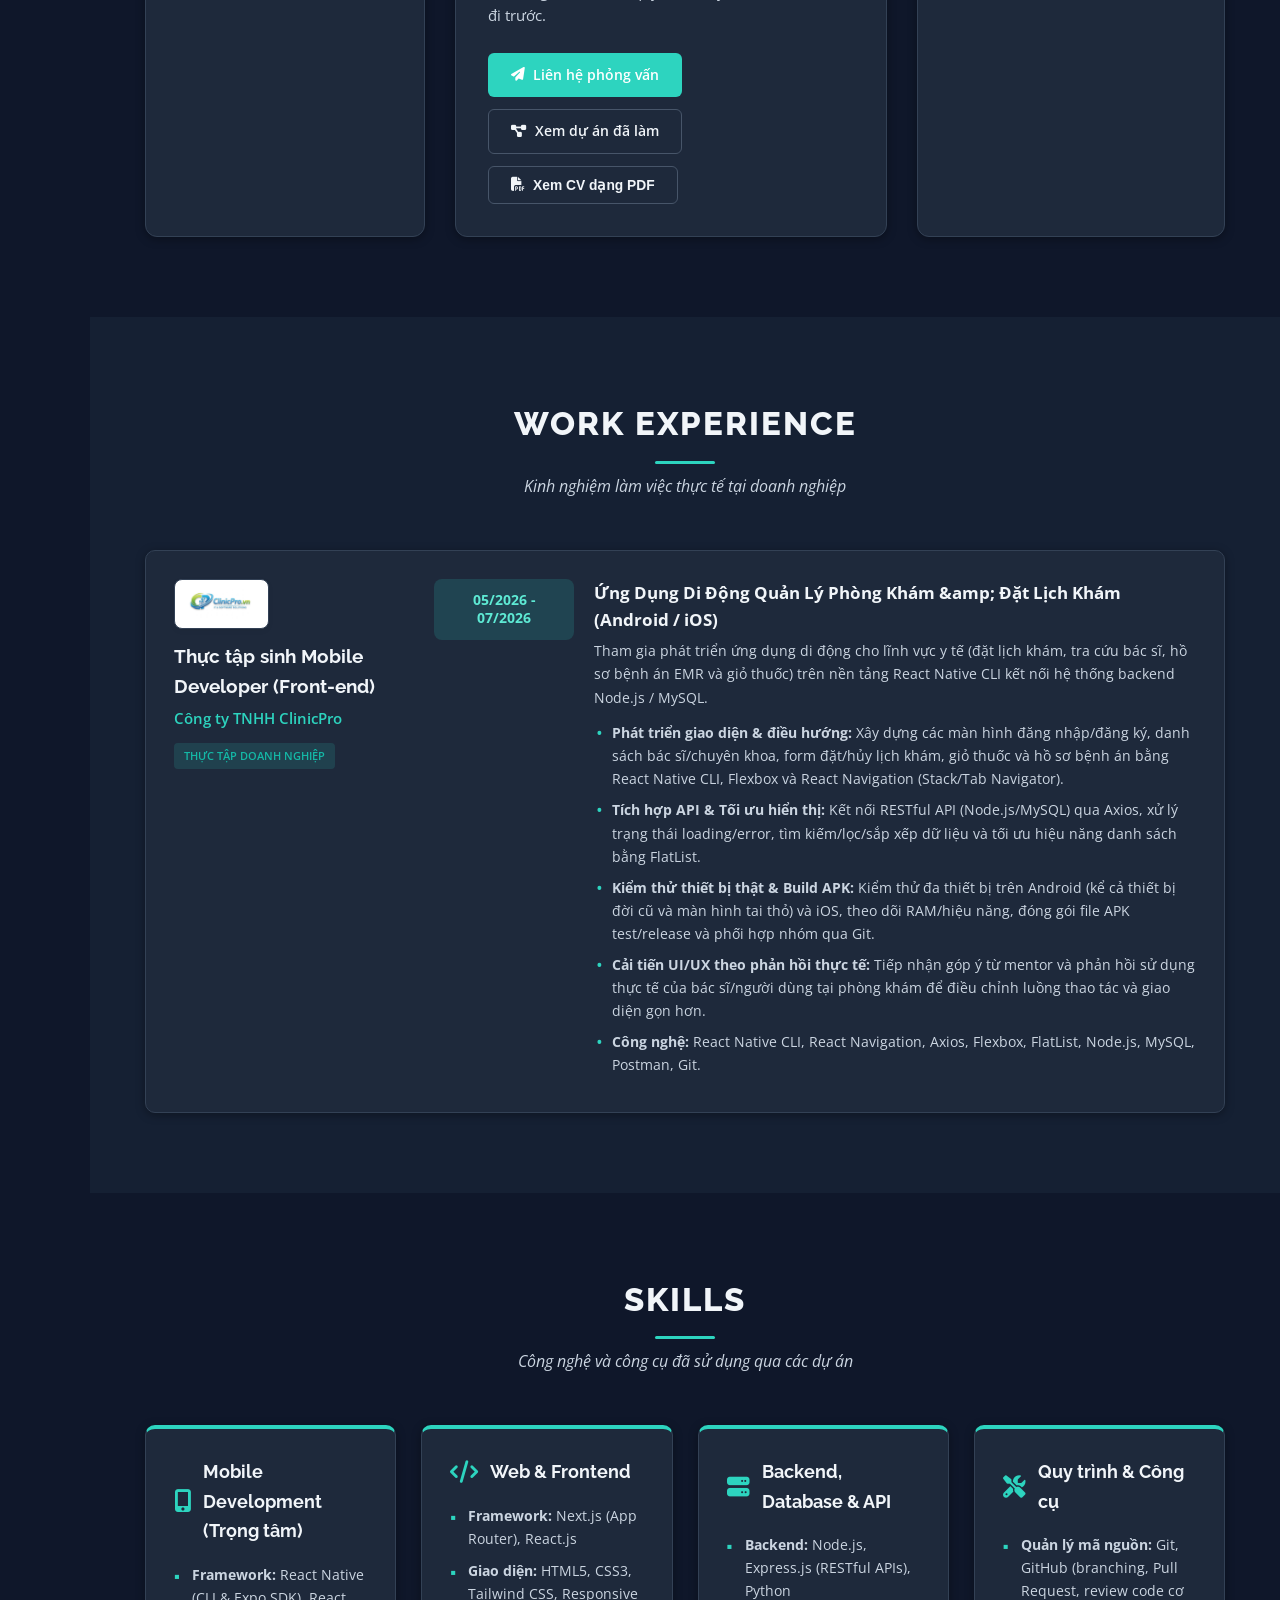
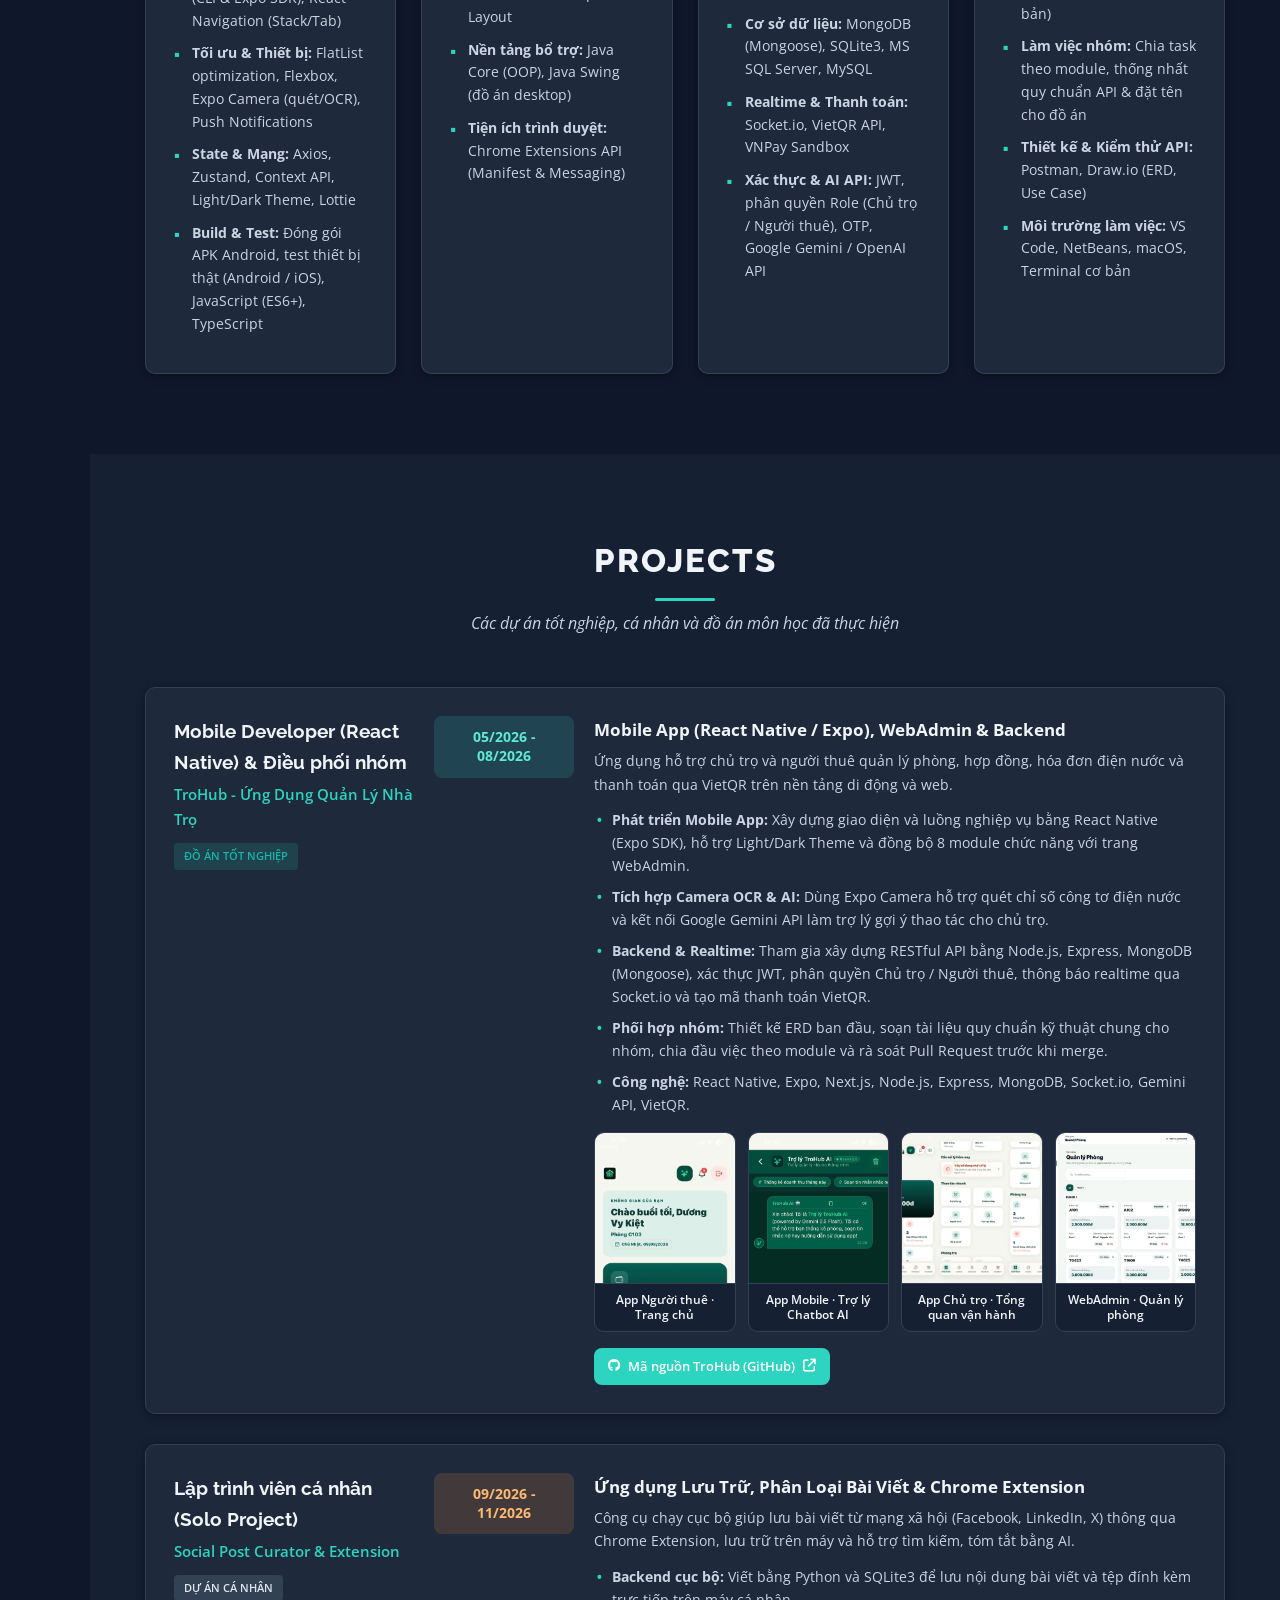
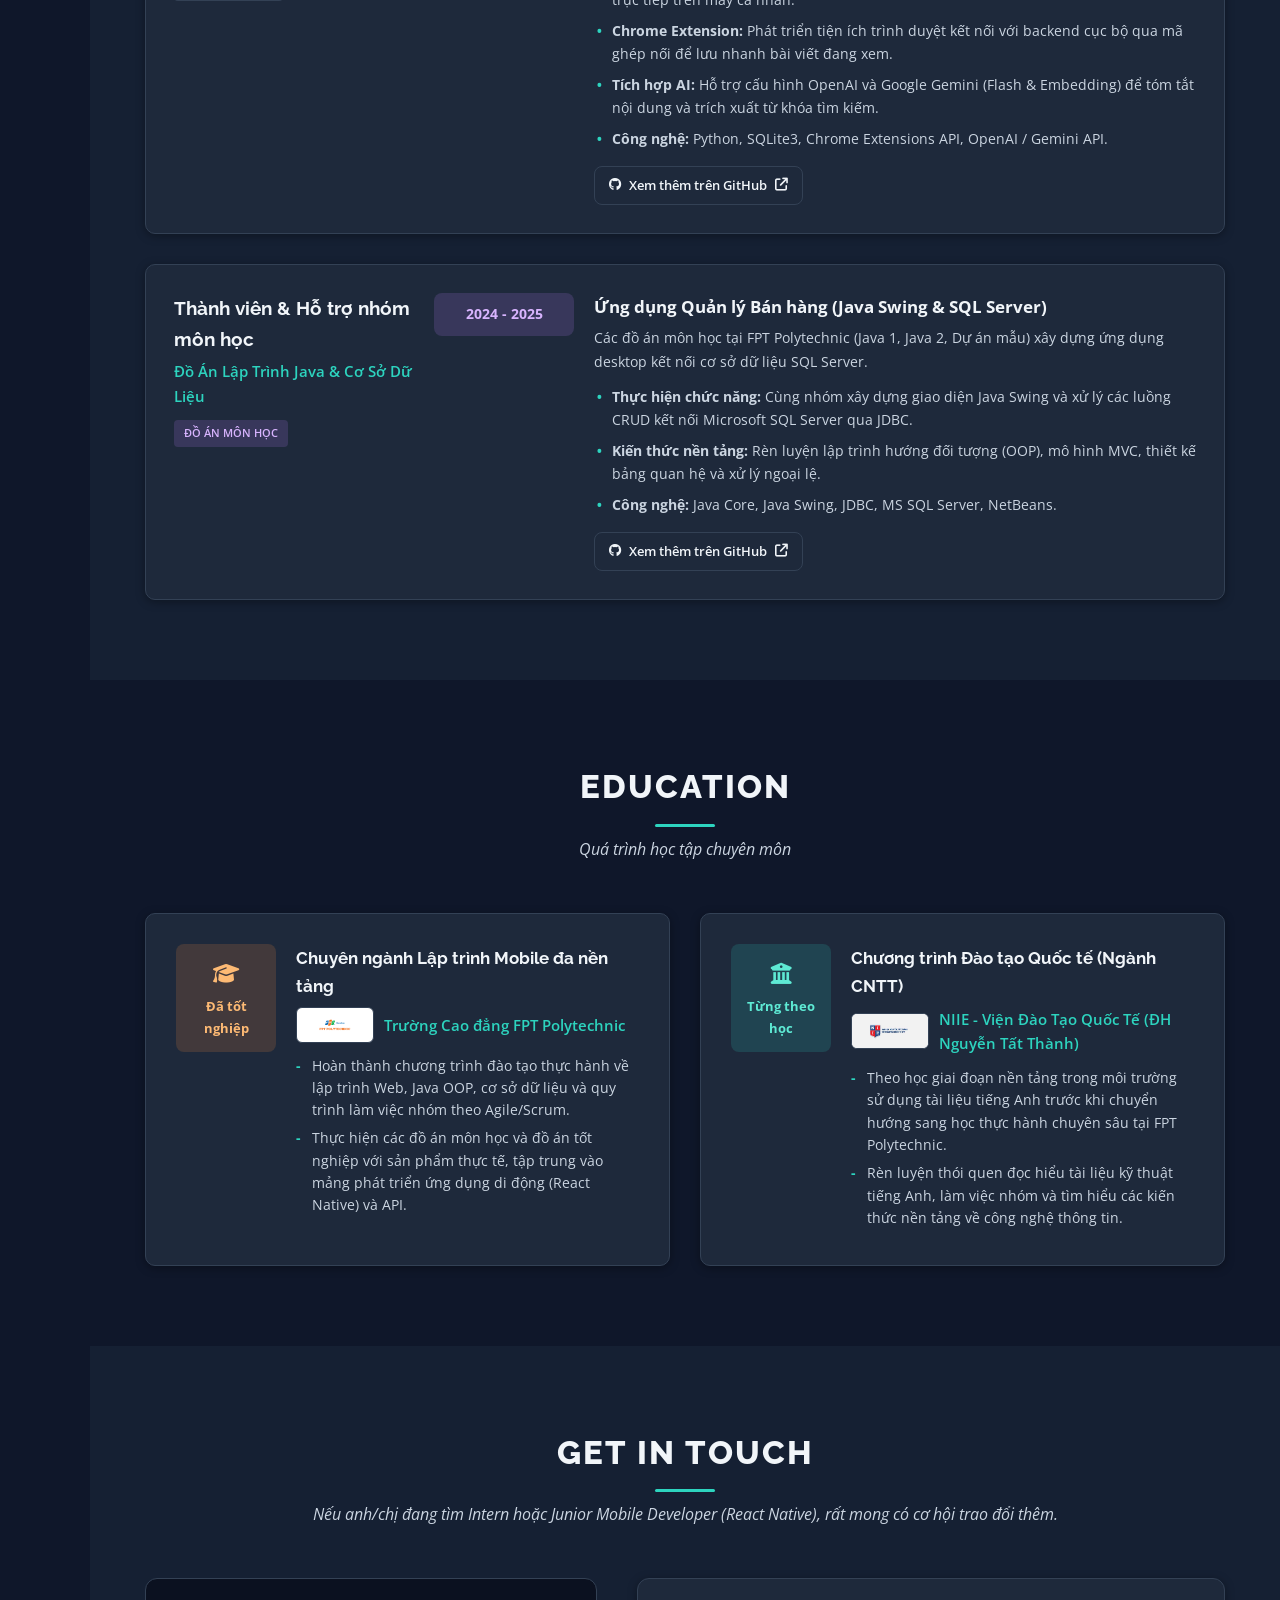
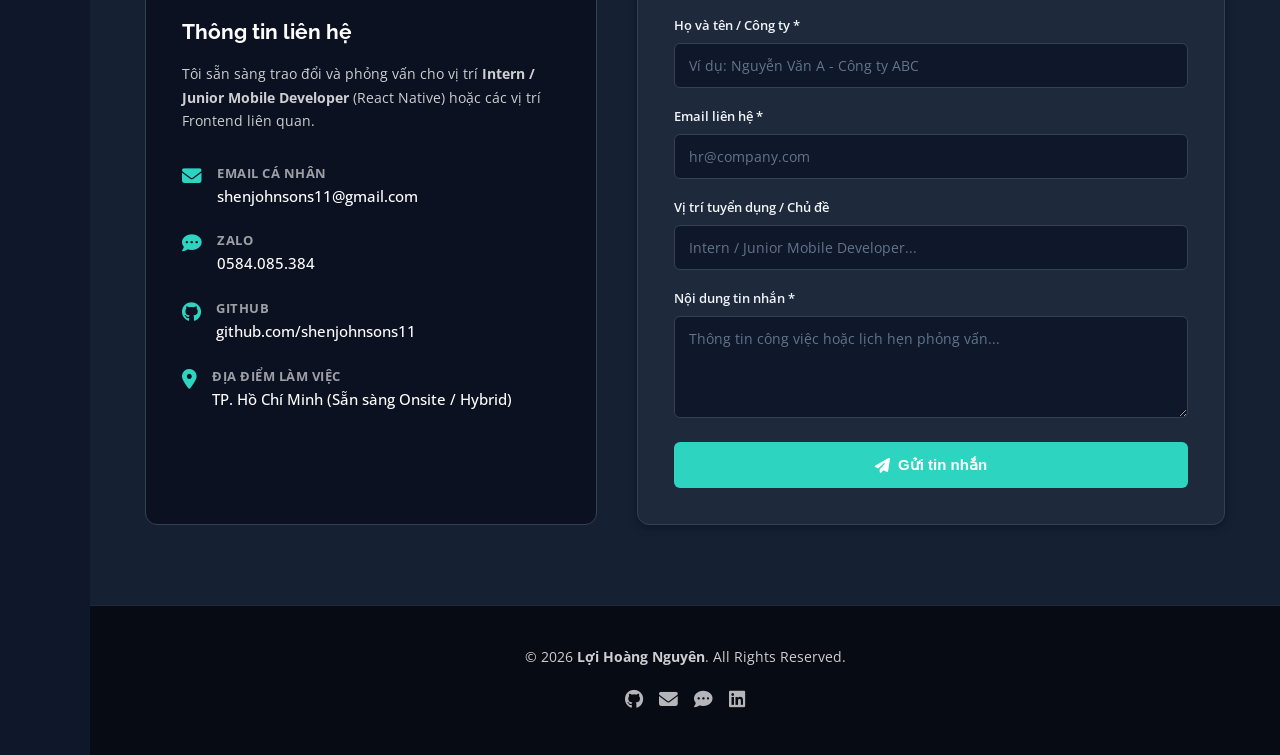
==== commit acf10704: "Add TroHub app screenshots from report PDF and project GitHub links" ====
--- a/index.html
+++ b/index.html
@@ -13,7 +13,7 @@
     <!-- Font Awesome Icons -->
     <link rel="stylesheet" href="https://cdnjs.cloudflare.com/ajax/libs/font-awesome/6.4.0/css/all.min.css">
     <!-- Custom CSS -->
-    <link rel="stylesheet" href="style.css">
+    <link rel="stylesheet" href="style.css?v=20261112b">
 </head>
 <body id="top">
 
@@ -366,6 +366,41 @@
                                 <li data-i18n-html="projects.p1.t4"><strong>Phối hợp nhóm:</strong> Thiết kế ERD ban đầu, soạn tài liệu quy chuẩn kỹ thuật chung cho nhóm, chia đầu việc theo module và rà soát Pull Request trước khi merge.</li>
                                 <li data-i18n-html="projects.p1.t5"><strong>Công nghệ:</strong> React Native, Expo, Next.js, Node.js, Express, MongoDB, Socket.io, Gemini API, VietQR.</li>
                             </ul>
+
+                            <div class="project-gallery">
+                                <a href="assets/trohub-mobile-home.jpg" target="_blank" rel="noopener noreferrer" class="project-shot">
+                                    <div class="project-shot-img-wrap">
+                                        <img src="assets/trohub-mobile-home.jpg" alt="TroHub Mobile App - Home" loading="lazy">
+                                    </div>
+                                    <span class="project-shot-caption" data-i18n="projects.p1.shot1">App Người thuê · Trang chủ</span>
+                                </a>
+                                <a href="assets/trohub-mobile-ai.jpg" target="_blank" rel="noopener noreferrer" class="project-shot">
+                                    <div class="project-shot-img-wrap">
+                                        <img src="assets/trohub-mobile-ai.jpg" alt="TroHub Mobile App - Chatbot AI" loading="lazy">
+                                    </div>
+                                    <span class="project-shot-caption" data-i18n="projects.p1.shot2">App Mobile · Trợ lý Chatbot AI</span>
+                                </a>
+                                <a href="assets/trohub-admin-app.png" target="_blank" rel="noopener noreferrer" class="project-shot">
+                                    <div class="project-shot-img-wrap">
+                                        <img src="assets/trohub-admin-app.png" alt="TroHub Admin Mobile App" loading="lazy">
+                                    </div>
+                                    <span class="project-shot-caption" data-i18n="projects.p1.shot3">App Chủ trọ · Tổng quan vận hành</span>
+                                </a>
+                                <a href="assets/trohub-webadmin.jpg" target="_blank" rel="noopener noreferrer" class="project-shot">
+                                    <div class="project-shot-img-wrap">
+                                        <img src="assets/trohub-webadmin.jpg" alt="TroHub WebAdmin Dashboard" loading="lazy">
+                                    </div>
+                                    <span class="project-shot-caption" data-i18n="projects.p1.shot4">WebAdmin · Quản lý phòng</span>
+                                </a>
+                            </div>
+
+                            <div class="project-links">
+                                <a href="https://github.com/shenjohnsons11/TroHub" target="_blank" rel="noopener noreferrer" class="project-link-btn">
+                                    <i class="fa-brands fa-github"></i>
+                                    <span data-i18n="projects.p1.repo">Mã nguồn TroHub (GitHub)</span>
+                                    <i class="fa-solid fa-arrow-up-right-from-square"></i>
+                                </a>
+                            </div>
                         </div>
                     </div>
 
@@ -388,6 +423,13 @@
                                 <li data-i18n-html="projects.p2.t3"><strong>Tích hợp AI:</strong> Hỗ trợ cấu hình OpenAI và Google Gemini (Flash &amp; Embedding) để tóm tắt nội dung và trích xuất từ khóa tìm kiếm.</li>
                                 <li data-i18n-html="projects.p2.t4"><strong>Công nghệ:</strong> Python, SQLite3, Chrome Extensions API, OpenAI / Gemini API.</li>
                             </ul>
+                            <div class="project-links">
+                                <a href="https://github.com/shenjohnsons11" target="_blank" rel="noopener noreferrer" class="project-link-btn project-link-btn-outline">
+                                    <i class="fa-brands fa-github"></i>
+                                    <span data-i18n="projects.githubMore">Xem thêm trên GitHub</span>
+                                    <i class="fa-solid fa-arrow-up-right-from-square"></i>
+                                </a>
+                            </div>
                         </div>
                     </div>
 
@@ -409,6 +451,13 @@
                                 <li data-i18n-html="projects.p3.t2"><strong>Kiến thức nền tảng:</strong> Rèn luyện lập trình hướng đối tượng (OOP), mô hình MVC, thiết kế bảng quan hệ và xử lý ngoại lệ.</li>
                                 <li data-i18n-html="projects.p3.t3"><strong>Công nghệ:</strong> Java Core, Java Swing, JDBC, MS SQL Server, NetBeans.</li>
                             </ul>
+                            <div class="project-links">
+                                <a href="https://github.com/shenjohnsons11" target="_blank" rel="noopener noreferrer" class="project-link-btn project-link-btn-outline">
+                                    <i class="fa-brands fa-github"></i>
+                                    <span data-i18n="projects.githubMore">Xem thêm trên GitHub</span>
+                                    <i class="fa-solid fa-arrow-up-right-from-square"></i>
+                                </a>
+                            </div>
                         </div>
                     </div>
                 </div>
@@ -571,12 +620,75 @@
 
     </main>
 
+    <!-- ==============================================
+         MODAL XEM CV DẠNG PDF (VI / EN)
+         ============================================== -->
+    <div id="cvModal" class="cv-modal" hidden aria-hidden="true" role="dialog" aria-labelledby="cvModalTitle">
+        <div class="cv-modal-backdrop" id="cvModalBackdrop"></div>
+        <div class="cv-modal-dialog">
+            <div class="cv-modal-header">
+                <div class="cv-modal-title-wrap">
+                    <i class="fa-solid fa-file-pdf"></i>
+                    <h3 id="cvModalTitle" data-i18n="modal.title">Xem CV dạng PDF</h3>
+                </div>
+                <button type="button" class="cv-modal-close" id="cvModalClose" aria-label="Đóng">&times;</button>
+            </div>
+            <p class="cv-modal-desc" data-i18n="modal.desc">Chọn phiên bản ngôn ngữ bạn muốn xem hoặc tải về (chuẩn 2 trang A4 ToiDiCodeDao):</p>
+            <div class="cv-modal-grid">
+                <!-- Bản Tiếng Việt -->
+                <div class="cv-option-card">
+                    <div class="cv-option-top">
+                        <span class="cv-flag">🇻🇳</span>
+                        <div class="cv-option-info">
+                            <h4 data-i18n="modal.viHeading">Bản Tiếng Việt (PDF)</h4>
+                            <span class="cv-badge" data-i18n="modal.viBadge">A4 • 2 trang</span>
+                        </div>
+                    </div>
+                    <p class="cv-option-desc" data-i18n="modal.viDesc">Định dạng tiếng Việt, phù hợp cho nhà tuyển dụng tại Việt Nam.</p>
+                    <div class="cv-option-actions">
+                        <a href="LoiHoangNguyen_MobileDeveloper_VI.pdf" target="_blank" rel="noopener" class="btn btn-primary btn-sm">
+                            <i class="fa-solid fa-arrow-up-right-from-square"></i> <span data-i18n="modal.btnView">Xem trực tuyến</span>
+                        </a>
+                        <a href="LoiHoangNguyen_MobileDeveloper_VI.pdf" download="LoiHoangNguyen_MobileDeveloper_VI.pdf" class="btn btn-outline btn-sm">
+                            <i class="fa-solid fa-download"></i> <span data-i18n="modal.btnDownload">Tải về</span>
+                        </a>
+                    </div>
+                </div>
+
+                <!-- Bản Tiếng Anh -->
+                <div class="cv-option-card">
+                    <div class="cv-option-top">
+                        <span class="cv-flag">🇬🇧</span>
+                        <div class="cv-option-info">
+                            <h4 data-i18n="modal.enHeading">Bản Tiếng Anh (PDF)</h4>
+                            <span class="cv-badge" data-i18n="modal.enBadge">A4 • 2 trang</span>
+                        </div>
+                    </div>
+                    <p class="cv-option-desc" data-i18n="modal.enDesc">Định dạng tiếng Anh, phù hợp cho công ty đa quốc gia.</p>
+                    <div class="cv-option-actions">
+                        <a href="LoiHoangNguyen_MobileDeveloper_EN.pdf" target="_blank" rel="noopener" class="btn btn-primary btn-sm">
+                            <i class="fa-solid fa-arrow-up-right-from-square"></i> <span data-i18n="modal.btnView">Xem trực tuyến</span>
+                        </a>
+                        <a href="LoiHoangNguyen_MobileDeveloper_EN.pdf" download="LoiHoangNguyen_MobileDeveloper_EN.pdf" class="btn btn-outline btn-sm">
+                            <i class="fa-solid fa-download"></i> <span data-i18n="modal.btnDownload">Tải về</span>
+                        </a>
+                    </div>
+                </div>
+            </div>
+            <div class="cv-modal-footer">
+                <button type="button" id="modalPrintQuickBtn" class="btn-text-link">
+                    <i class="fa-solid fa-print"></i> <span data-i18n="modal.quickPrint">Hoặc in trực tiếp giao diện website này (Print A4)</span>
+                </button>
+            </div>
+        </div>
+    </div>
+
     <!-- Nút cuộn nhanh lên đầu trang -->
     <a href="#top" id="backToTop" class="back-to-top" aria-label="Lên đầu trang">
         <i class="fa-solid fa-arrow-up"></i>
     </a>
 
     <!-- Custom Script -->
-    <script src="script.js"></script>
+    <script src="script.js?v=20261112b"></script>
 </body>
 </html>
--- a/style.css
+++ b/style.css
@@ -798,6 +798,118 @@
     color: var(--primary-color);
     font-size: 1.2rem;
     top: -3px;
+}
+
+.project-gallery {
+    display: grid;
+    grid-template-columns: repeat(4, minmax(0, 1fr));
+    gap: 12px;
+    margin-top: 16px;
+}
+
+.project-shot {
+    display: flex;
+    flex-direction: column;
+    border-radius: 10px;
+    overflow: hidden;
+    border: 1px solid var(--border-color);
+    background: var(--bg-light);
+    text-decoration: none;
+    transition: transform 0.22s ease, box-shadow 0.22s ease, border-color 0.22s ease;
+}
+
+.project-shot:hover {
+    transform: translateY(-3px);
+    box-shadow: 0 8px 20px rgba(26, 188, 156, 0.16);
+    border-color: var(--primary-color);
+}
+
+.project-shot-img-wrap {
+    width: 100%;
+    height: 150px;
+    overflow: hidden;
+    background: #eef4f2;
+    display: flex;
+    align-items: center;
+    justify-content: center;
+}
+
+[data-theme="dark"] .project-shot-img-wrap {
+    background: #131c26;
+}
+
+.project-shot-img-wrap img {
+    width: 100%;
+    height: 100%;
+    object-fit: cover;
+    object-position: top center;
+    transition: transform 0.3s ease;
+}
+
+.project-shot:hover .project-shot-img-wrap img {
+    transform: scale(1.04);
+}
+
+.project-shot-caption {
+    padding: 8px 10px;
+    font-size: 0.78rem;
+    font-weight: 600;
+    color: var(--text-primary);
+    text-align: center;
+    line-height: 1.3;
+    border-top: 1px solid var(--border-color);
+}
+
+.project-links {
+    display: flex;
+    flex-wrap: wrap;
+    gap: 10px;
+    margin-top: 16px;
+}
+
+.project-link-btn {
+    display: inline-flex;
+    align-items: center;
+    gap: 8px;
+    padding: 8px 14px;
+    border-radius: 8px;
+    background: var(--primary-color);
+    color: #fff;
+    font-size: 0.85rem;
+    font-weight: 600;
+    text-decoration: none;
+    transition: background-color 0.2s ease, transform 0.2s ease, box-shadow 0.2s ease;
+}
+
+.project-link-btn:hover {
+    background: var(--primary-dark);
+    transform: translateY(-1px);
+    box-shadow: 0 4px 12px rgba(26, 188, 156, 0.28);
+}
+
+.project-link-btn-outline {
+    background: transparent;
+    color: var(--text-primary);
+    border: 1px solid var(--border-color);
+}
+
+.project-link-btn-outline:hover {
+    background: var(--bg-light);
+    color: var(--primary-color);
+    border-color: var(--primary-color);
+    box-shadow: none;
+}
+
+@media (max-width: 900px) {
+    .project-gallery {
+        grid-template-columns: repeat(2, minmax(0, 1fr));
+    }
+}
+
+@media (max-width: 480px) {
+    .project-gallery {
+        grid-template-columns: 1fr;
+    }
 }
 
 .link-highlight {
@@ -1418,6 +1530,213 @@
 }
 
 /* ==========================================================================
+   9.8. CV PDF MODAL (CHỌN XEM CV VI / EN)
+   ========================================================================== */
+.cv-modal[hidden] {
+    display: none !important;
+}
+
+.cv-modal {
+    position: fixed;
+    inset: 0;
+    z-index: 3000;
+    display: flex;
+    align-items: center;
+    justify-content: center;
+    padding: 20px;
+    opacity: 0;
+    visibility: hidden;
+    transition: opacity 0.28s ease, visibility 0.28s ease;
+}
+
+.cv-modal.active {
+    opacity: 1;
+    visibility: visible;
+}
+
+.cv-modal-backdrop {
+    position: absolute;
+    inset: 0;
+    background: rgba(15, 23, 42, 0.68);
+    backdrop-filter: blur(8px);
+    -webkit-backdrop-filter: blur(8px);
+}
+
+.cv-modal-dialog {
+    position: relative;
+    z-index: 1;
+    width: 100%;
+    max-width: 640px;
+    background-color: var(--bg-white);
+    border: 1px solid var(--border-color);
+    border-radius: 14px;
+    padding: 28px;
+    box-shadow: var(--shadow-lg);
+    transform: scale(0.92) translateY(14px);
+    transition: transform 0.3s cubic-bezier(0.25, 0.8, 0.25, 1);
+}
+
+.cv-modal.active .cv-modal-dialog {
+    transform: scale(1) translateY(0);
+}
+
+.cv-modal-header {
+    display: flex;
+    align-items: center;
+    justify-content: space-between;
+    gap: 12px;
+    margin-bottom: 8px;
+}
+
+.cv-modal-title-wrap {
+    display: flex;
+    align-items: center;
+    gap: 10px;
+}
+
+.cv-modal-title-wrap i {
+    font-size: 1.4rem;
+    color: var(--primary-color);
+}
+
+.cv-modal-title-wrap h3 {
+    font-family: var(--font-heading);
+    font-size: 1.35rem;
+    font-weight: 700;
+    color: var(--text-primary);
+}
+
+.cv-modal-close {
+    background: transparent;
+    border: none;
+    font-size: 1.8rem;
+    line-height: 1;
+    color: var(--text-muted);
+    cursor: pointer;
+    padding: 4px 8px;
+    border-radius: 6px;
+    transition: var(--transition);
+}
+
+.cv-modal-close:hover {
+    color: var(--text-primary);
+    background-color: var(--primary-light);
+}
+
+.cv-modal-desc {
+    color: var(--text-secondary);
+    font-size: 0.93rem;
+    margin-bottom: 22px;
+}
+
+.cv-modal-grid {
+    display: grid;
+    grid-template-columns: 1fr 1fr;
+    gap: 18px;
+}
+
+.cv-option-card {
+    background-color: var(--bg-light);
+    border: 1px solid var(--border-color);
+    border-radius: 10px;
+    padding: 20px;
+    display: flex;
+    flex-direction: column;
+    justify-content: space-between;
+    transition: var(--transition);
+}
+
+.cv-option-card:hover {
+    border-color: var(--primary-color);
+    transform: translateY(-3px);
+    box-shadow: var(--shadow-md);
+}
+
+.cv-option-top {
+    display: flex;
+    align-items: center;
+    gap: 12px;
+    margin-bottom: 12px;
+}
+
+.cv-flag {
+    font-size: 2.2rem;
+    line-height: 1;
+}
+
+.cv-option-info h4 {
+    font-size: 1.05rem;
+    font-weight: 700;
+    color: var(--text-primary);
+    margin-bottom: 2px;
+}
+
+.cv-badge {
+    display: inline-block;
+    font-size: 0.72rem;
+    font-weight: 700;
+    padding: 2px 7px;
+    border-radius: 4px;
+    background: var(--primary-light);
+    color: var(--primary-dark);
+}
+
+.cv-option-desc {
+    font-size: 0.88rem;
+    color: var(--text-secondary);
+    line-height: 1.5;
+    margin-bottom: 18px;
+}
+
+.cv-option-actions {
+    display: flex;
+    flex-direction: column;
+    gap: 8px;
+}
+
+.btn-sm {
+    padding: 8px 14px;
+    font-size: 0.86rem;
+    justify-content: center;
+}
+
+.cv-modal-footer {
+    margin-top: 20px;
+    padding-top: 16px;
+    border-top: 1px solid var(--border-color);
+    text-align: center;
+}
+
+.btn-text-link {
+    background: transparent;
+    border: none;
+    color: var(--text-muted);
+    font-size: 0.85rem;
+    cursor: pointer;
+    font-family: inherit;
+    transition: var(--transition);
+    display: inline-flex;
+    align-items: center;
+    gap: 6px;
+}
+
+.btn-text-link:hover {
+    color: var(--primary-color);
+    text-decoration: underline;
+}
+
+@media (max-width: 640px) {
+    .cv-modal-grid {
+        grid-template-columns: 1fr;
+        gap: 14px;
+    }
+
+    .cv-modal-dialog {
+        padding: 20px 16px;
+    }
+}
+
+/* ==========================================================================
    10. PRINT / EXPORT PDF (ĐỊNH DẠNG CHUẨN A4 KHI XUẤT PDF)
    ========================================================================== */
 @page {
@@ -1473,7 +1792,12 @@
     .about-avatar-card,
     #contact,
     .site-footer,
-    .back-to-top {
+    .back-to-top,
+    .cv-modal[hidden] {
+    display: none !important;
+}
+
+.cv-modal {
         display: none !important;
     }
 
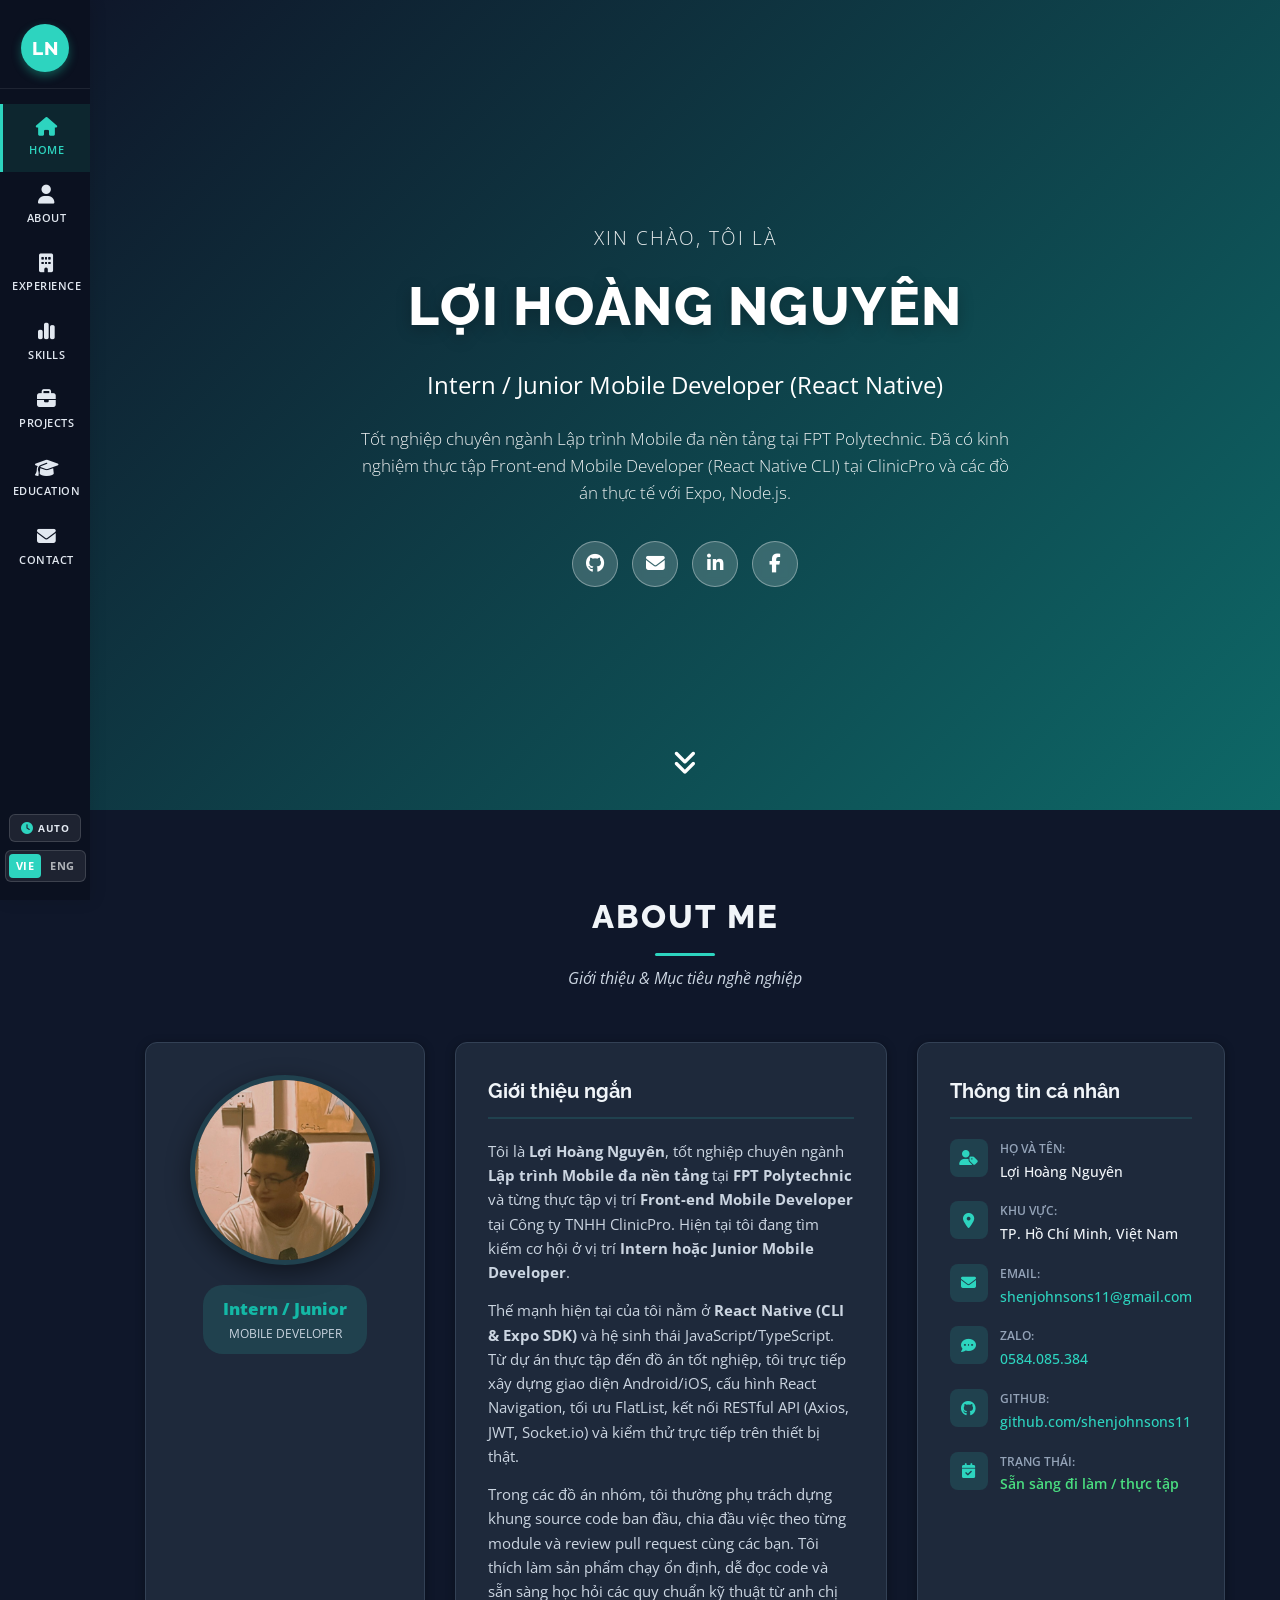
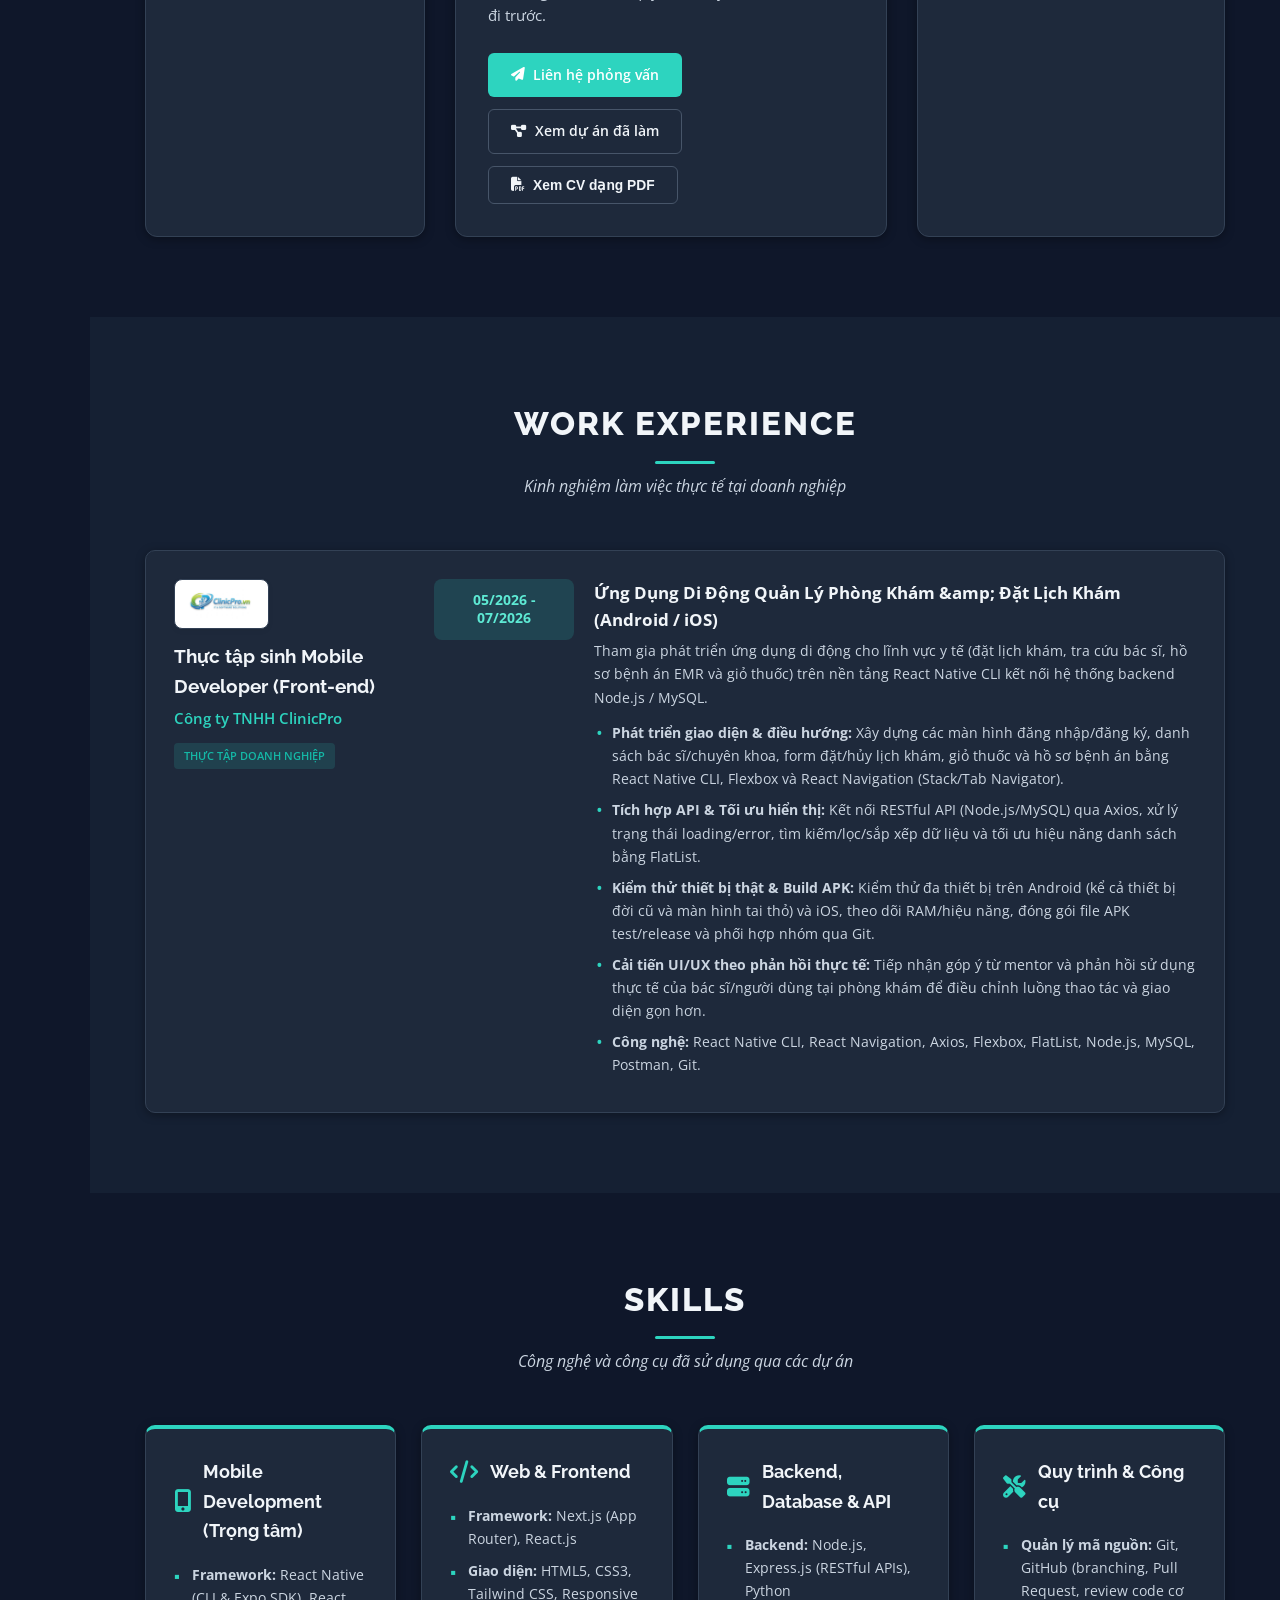
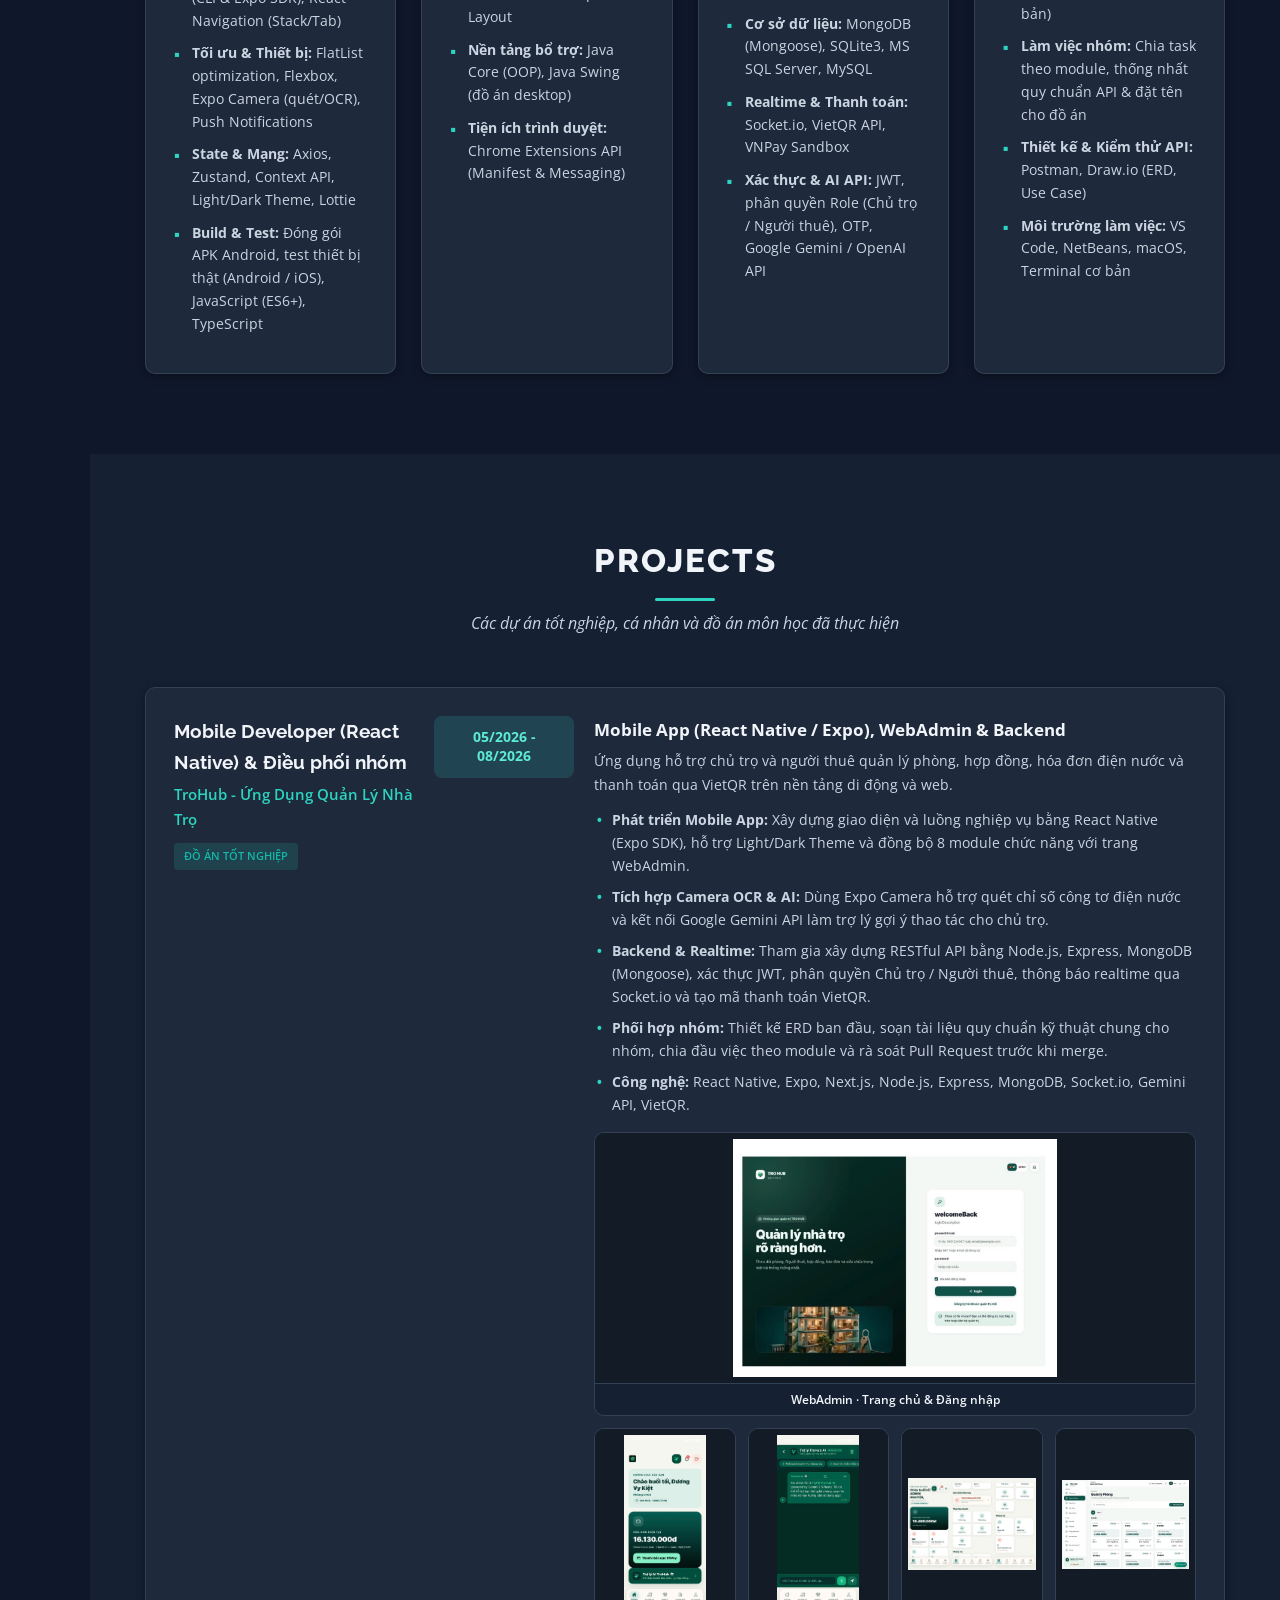
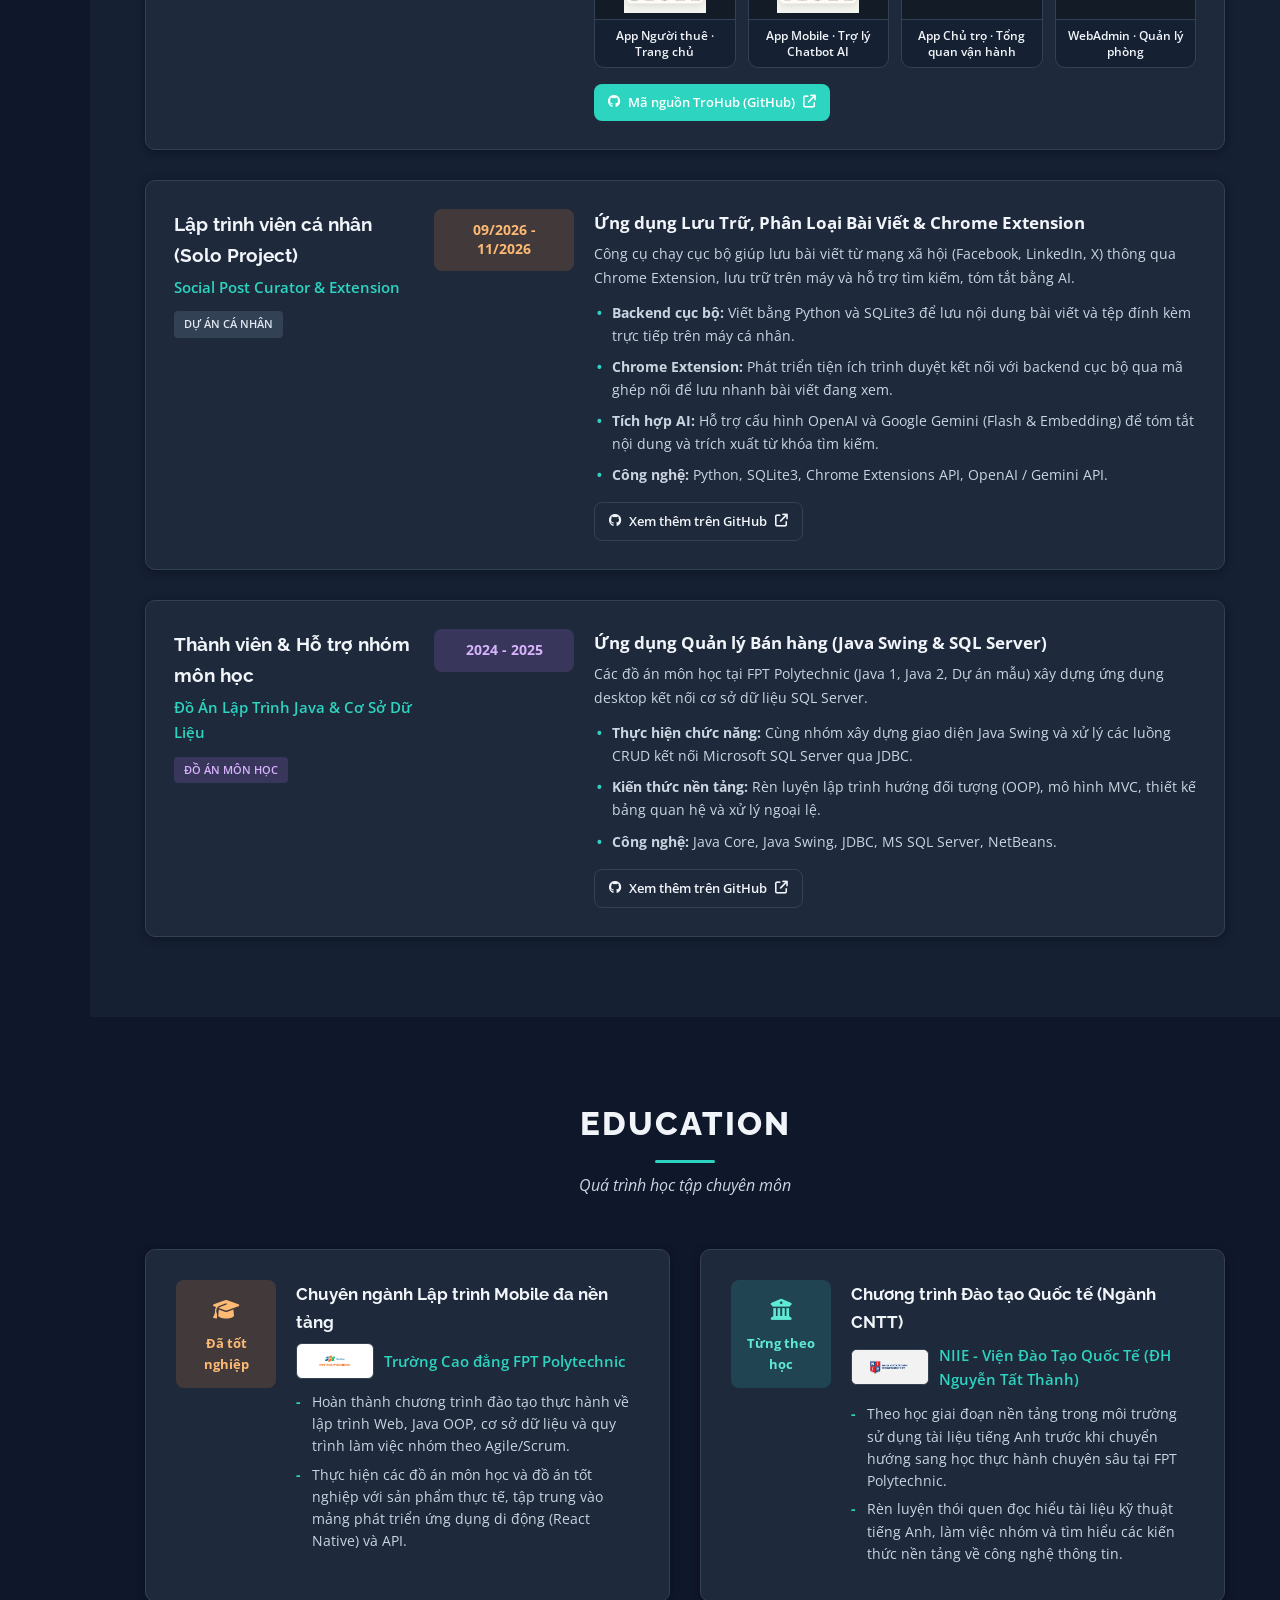
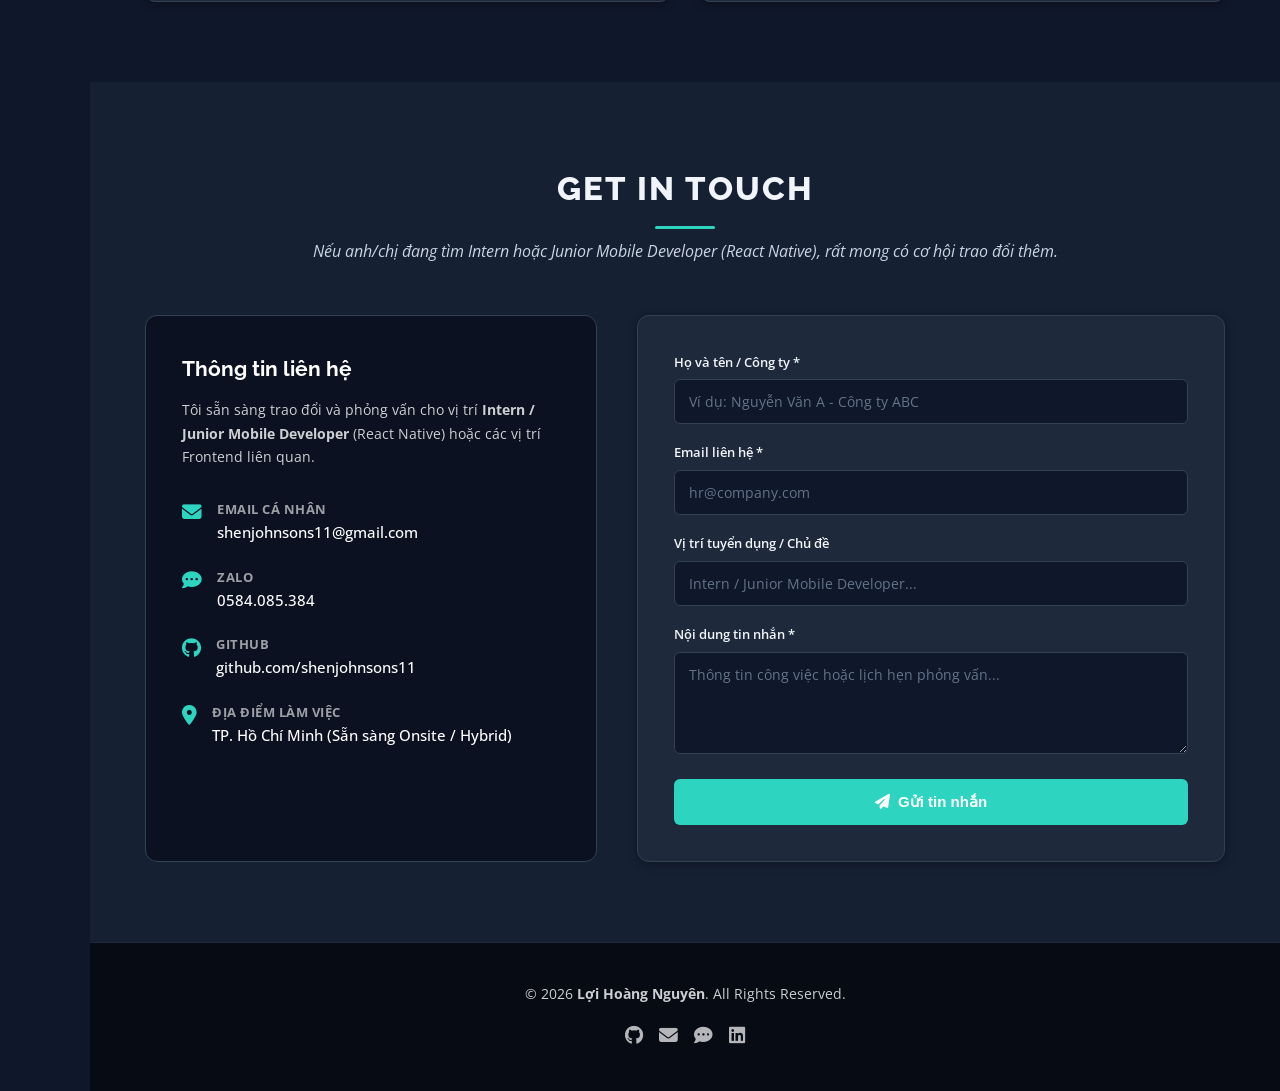
==== commit 8f07fd97: "Place TroHub WebAdmin login screenshot first and show full mobile screens" ====
--- a/index.html
+++ b/index.html
@@ -13,7 +13,7 @@
     <!-- Font Awesome Icons -->
     <link rel="stylesheet" href="https://cdnjs.cloudflare.com/ajax/libs/font-awesome/6.4.0/css/all.min.css">
     <!-- Custom CSS -->
-    <link rel="stylesheet" href="style.css?v=20261112b">
+    <link rel="stylesheet" href="style.css?v=20261112c">
 </head>
 <body id="top">
 
@@ -368,6 +368,12 @@
                             </ul>
 
                             <div class="project-gallery">
+                                <a href="assets/trohub-login.jpg" target="_blank" rel="noopener noreferrer" class="project-shot project-shot-featured">
+                                    <div class="project-shot-img-wrap">
+                                        <img src="assets/trohub-login.jpg" alt="TroHub WebAdmin - Landing &amp; Login" loading="lazy">
+                                    </div>
+                                    <span class="project-shot-caption" data-i18n="projects.p1.shot0">WebAdmin · Trang chủ &amp; Đăng nhập</span>
+                                </a>
                                 <a href="assets/trohub-mobile-home.jpg" target="_blank" rel="noopener noreferrer" class="project-shot">
                                     <div class="project-shot-img-wrap">
                                         <img src="assets/trohub-mobile-home.jpg" alt="TroHub Mobile App - Home" loading="lazy">
@@ -689,6 +695,6 @@
     </a>
 
     <!-- Custom Script -->
-    <script src="script.js?v=20261112b"></script>
+    <script src="script.js?v=20261112c"></script>
 </body>
 </html>
--- a/style.css
+++ b/style.css
@@ -826,12 +826,21 @@
 
 .project-shot-img-wrap {
     width: 100%;
-    height: 150px;
+    height: 190px;
     overflow: hidden;
     background: #eef4f2;
     display: flex;
     align-items: center;
     justify-content: center;
+    padding: 6px;
+}
+
+.project-shot-featured {
+    grid-column: 1 / -1;
+}
+
+.project-shot-featured .project-shot-img-wrap {
+    height: 250px;
 }
 
 [data-theme="dark"] .project-shot-img-wrap {
@@ -841,8 +850,7 @@
 .project-shot-img-wrap img {
     width: 100%;
     height: 100%;
-    object-fit: cover;
-    object-position: top center;
+    object-fit: contain;
     transition: transform 0.3s ease;
 }
 
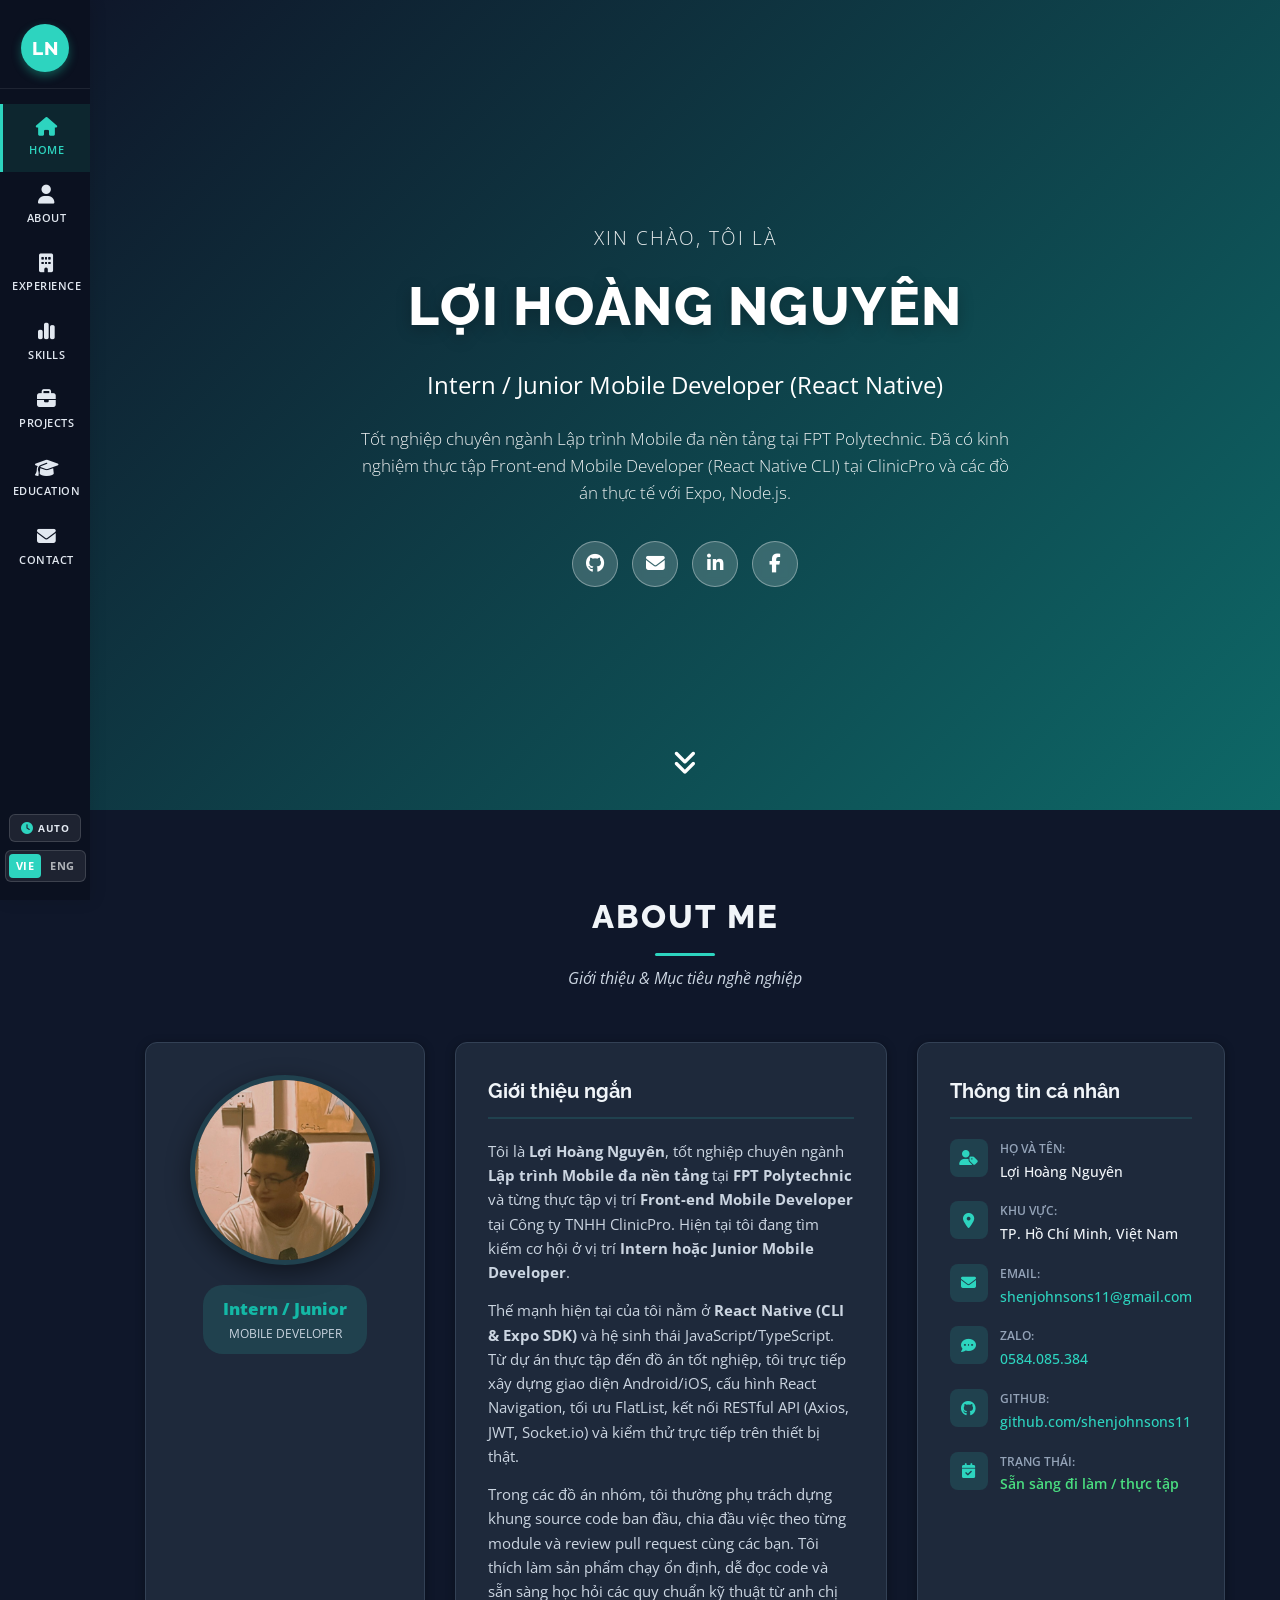
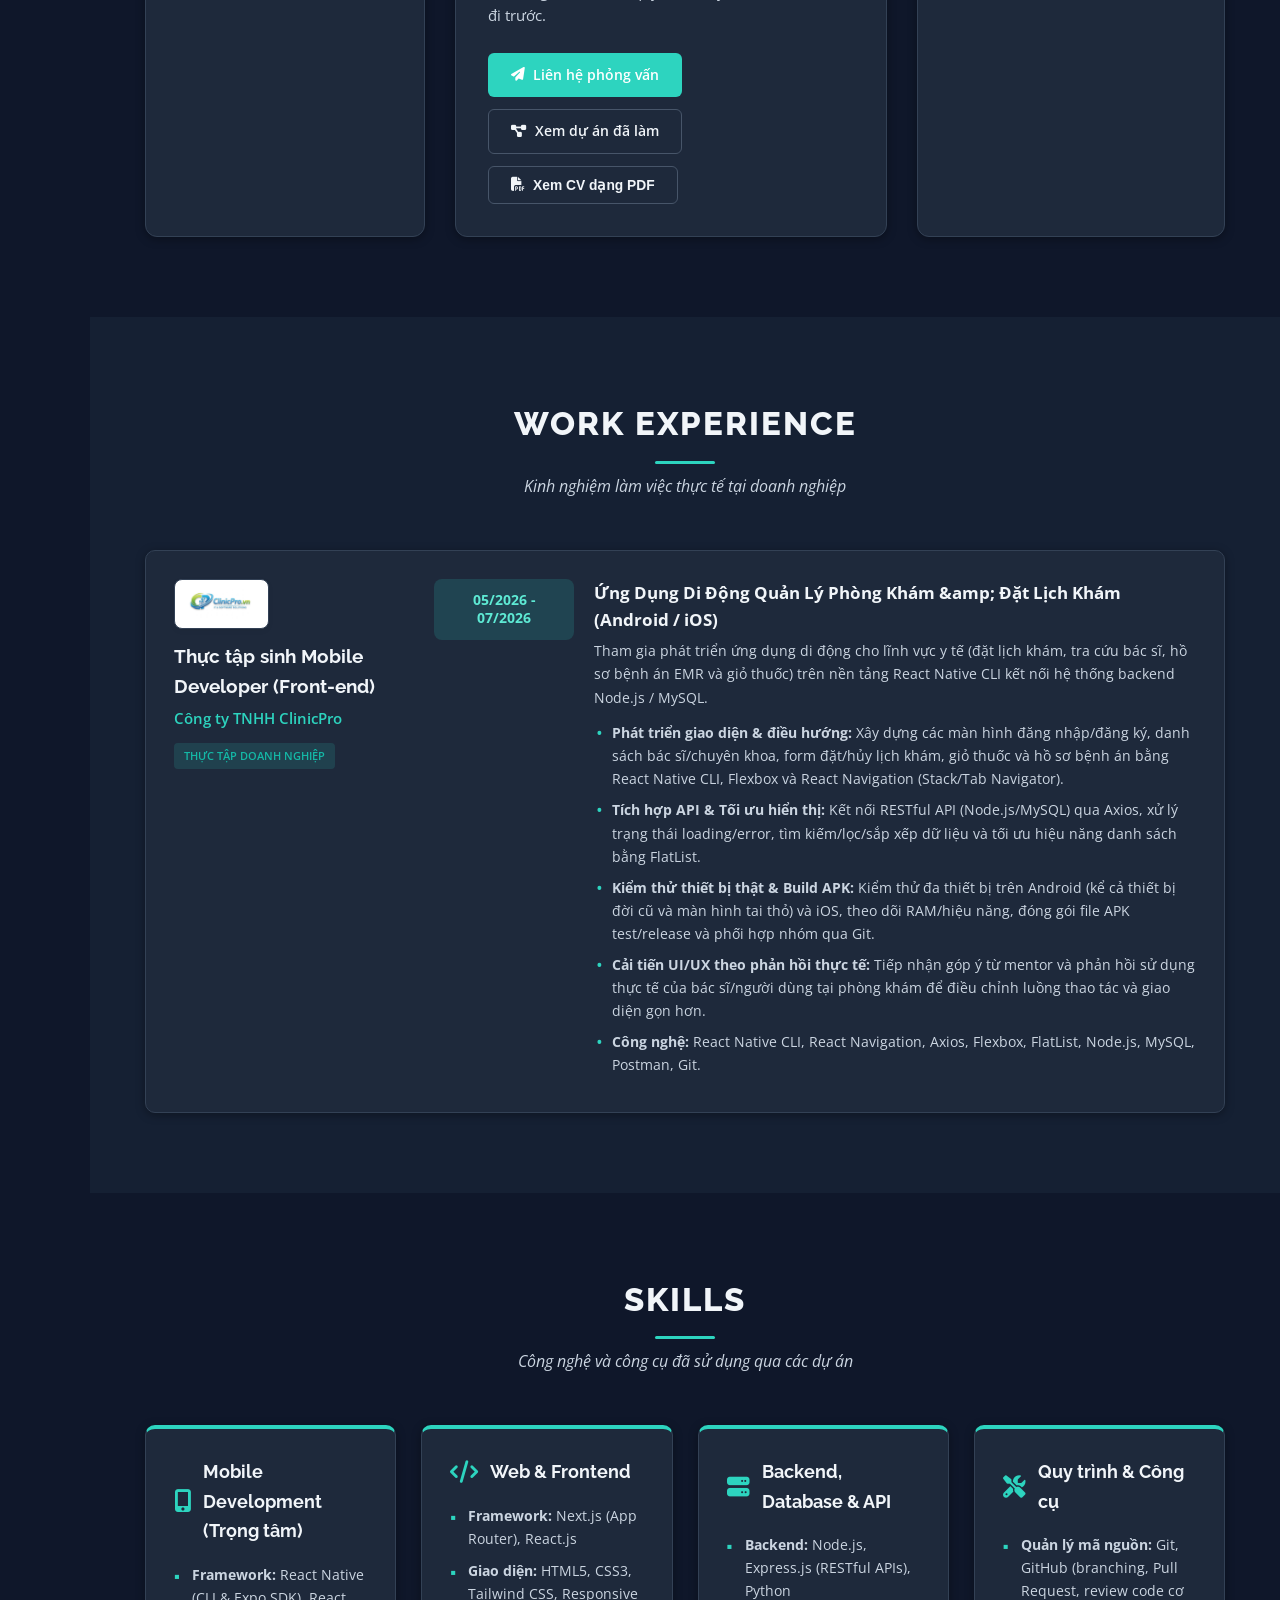
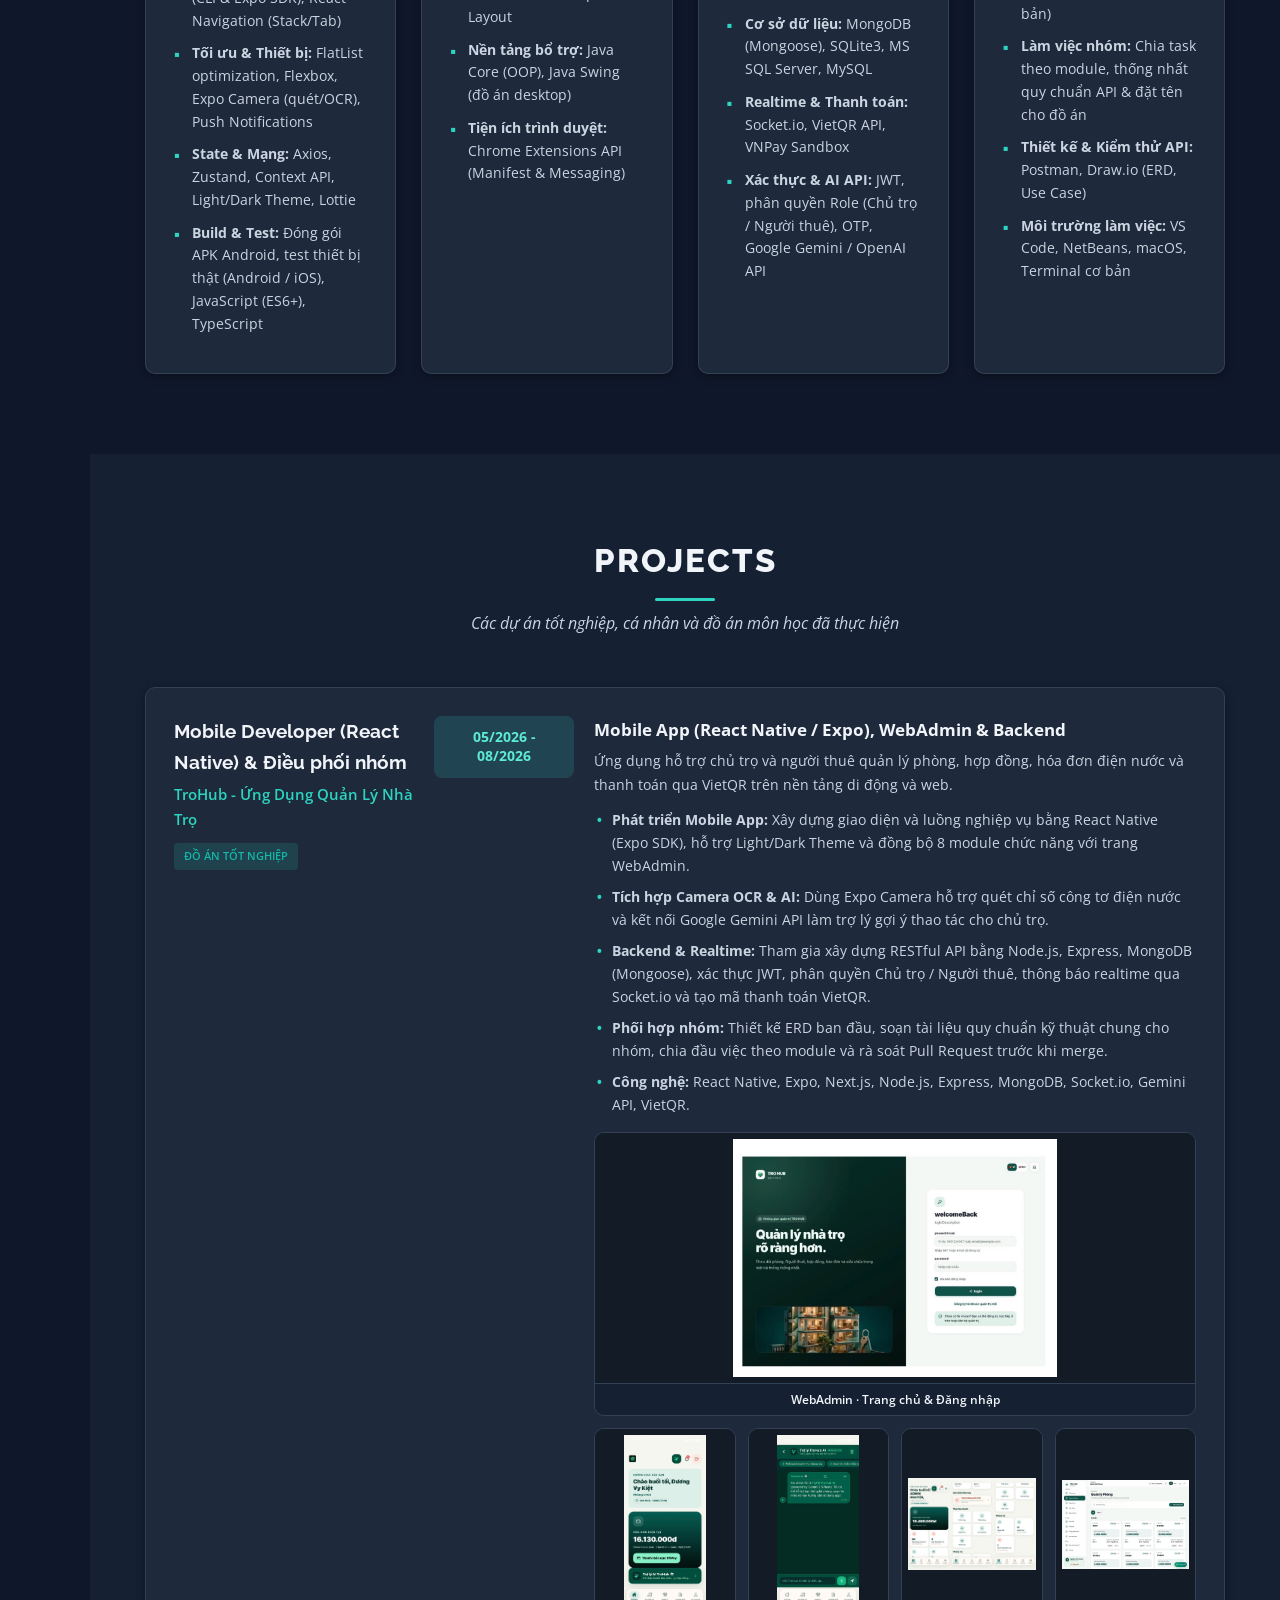
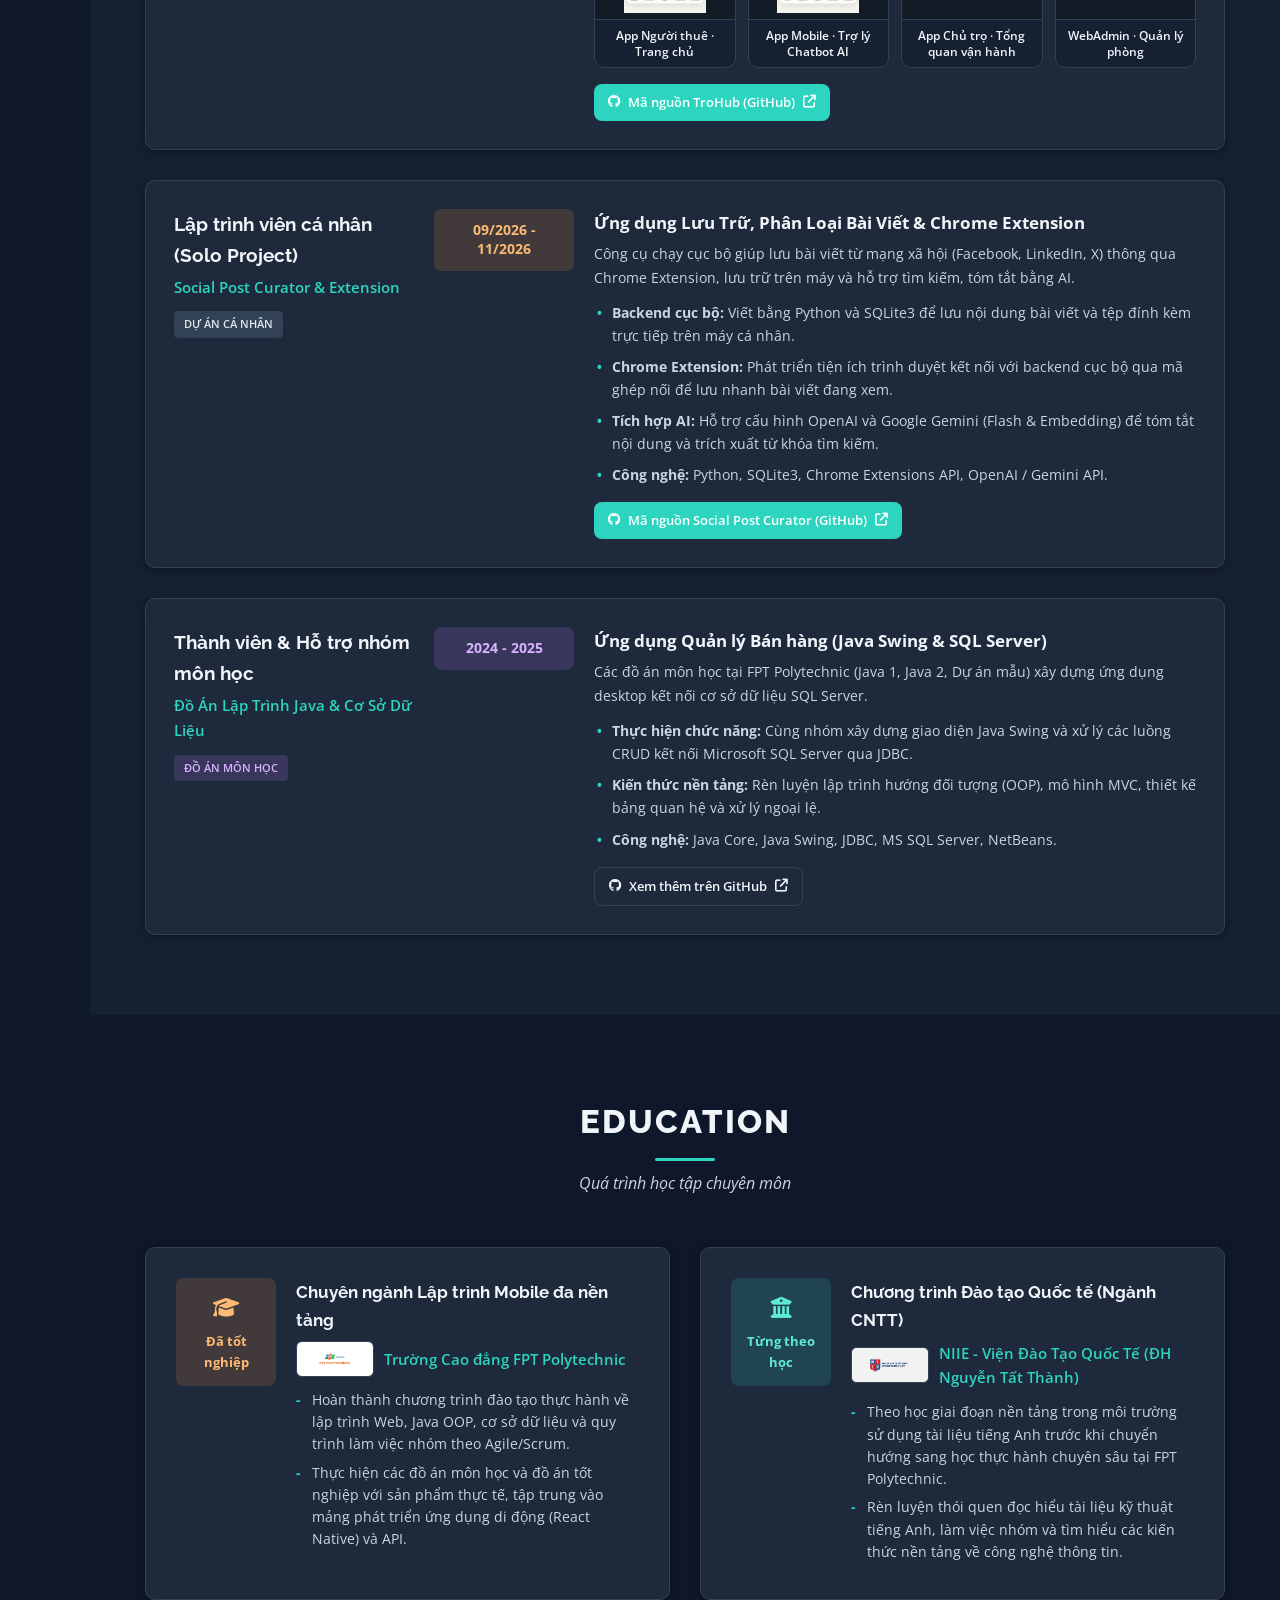
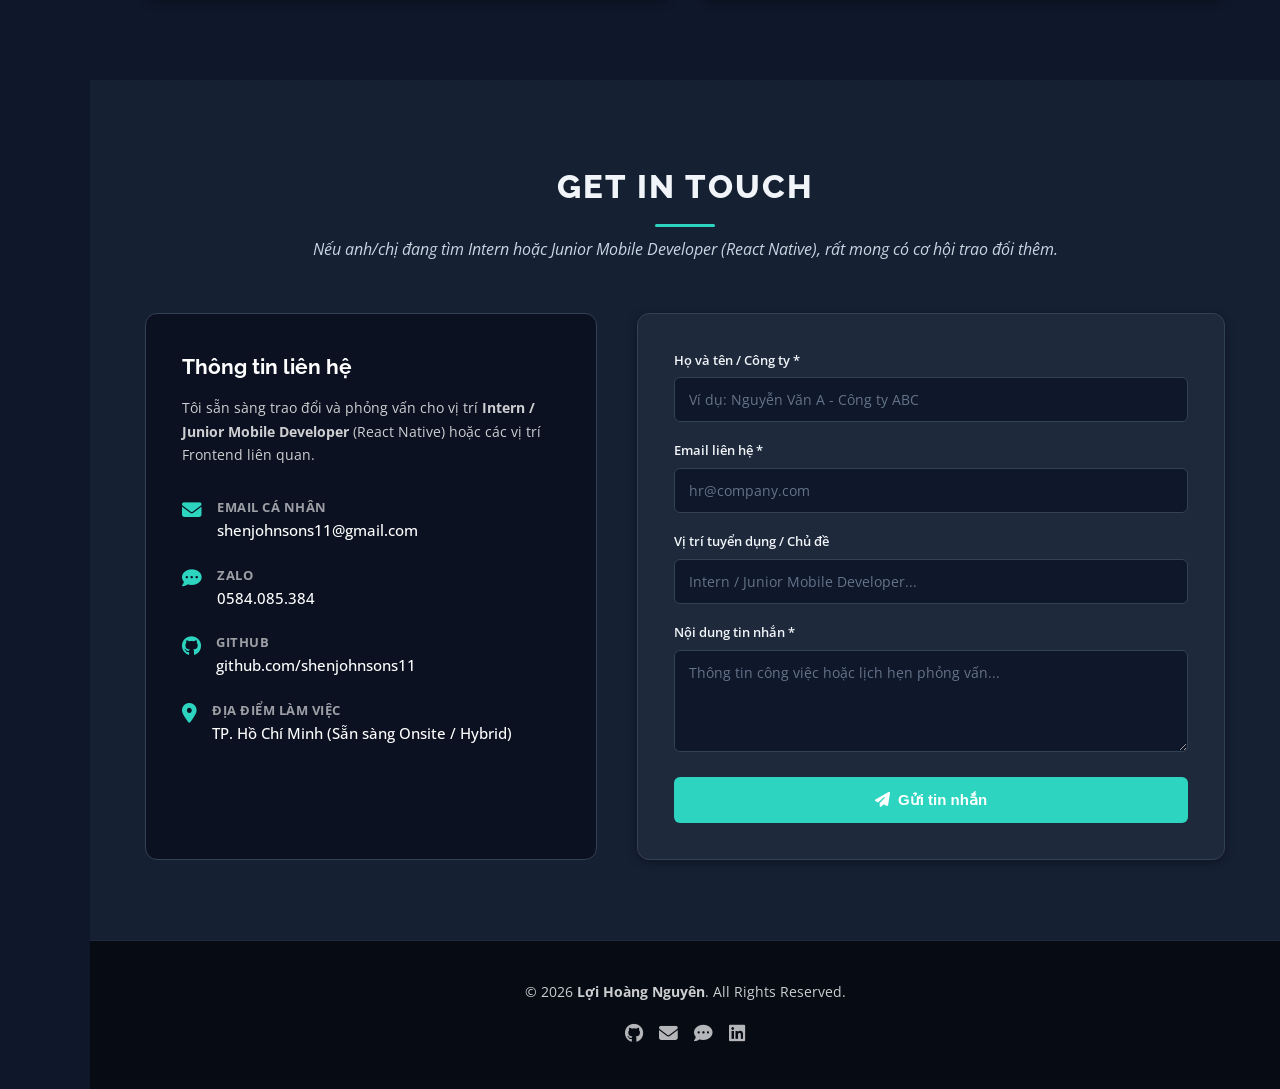
==== commit eb394597: "Update personal project link to social-post-curator repo" ====
--- a/index.html
+++ b/index.html
@@ -430,9 +430,9 @@
                                 <li data-i18n-html="projects.p2.t4"><strong>Công nghệ:</strong> Python, SQLite3, Chrome Extensions API, OpenAI / Gemini API.</li>
                             </ul>
                             <div class="project-links">
-                                <a href="https://github.com/shenjohnsons11" target="_blank" rel="noopener noreferrer" class="project-link-btn project-link-btn-outline">
+                                <a href="https://github.com/shenjohnsons11/social-post-curator" target="_blank" rel="noopener noreferrer" class="project-link-btn">
                                     <i class="fa-brands fa-github"></i>
-                                    <span data-i18n="projects.githubMore">Xem thêm trên GitHub</span>
+                                    <span data-i18n="projects.p2.repo">Mã nguồn Social Post Curator (GitHub)</span>
                                     <i class="fa-solid fa-arrow-up-right-from-square"></i>
                                 </a>
                             </div>
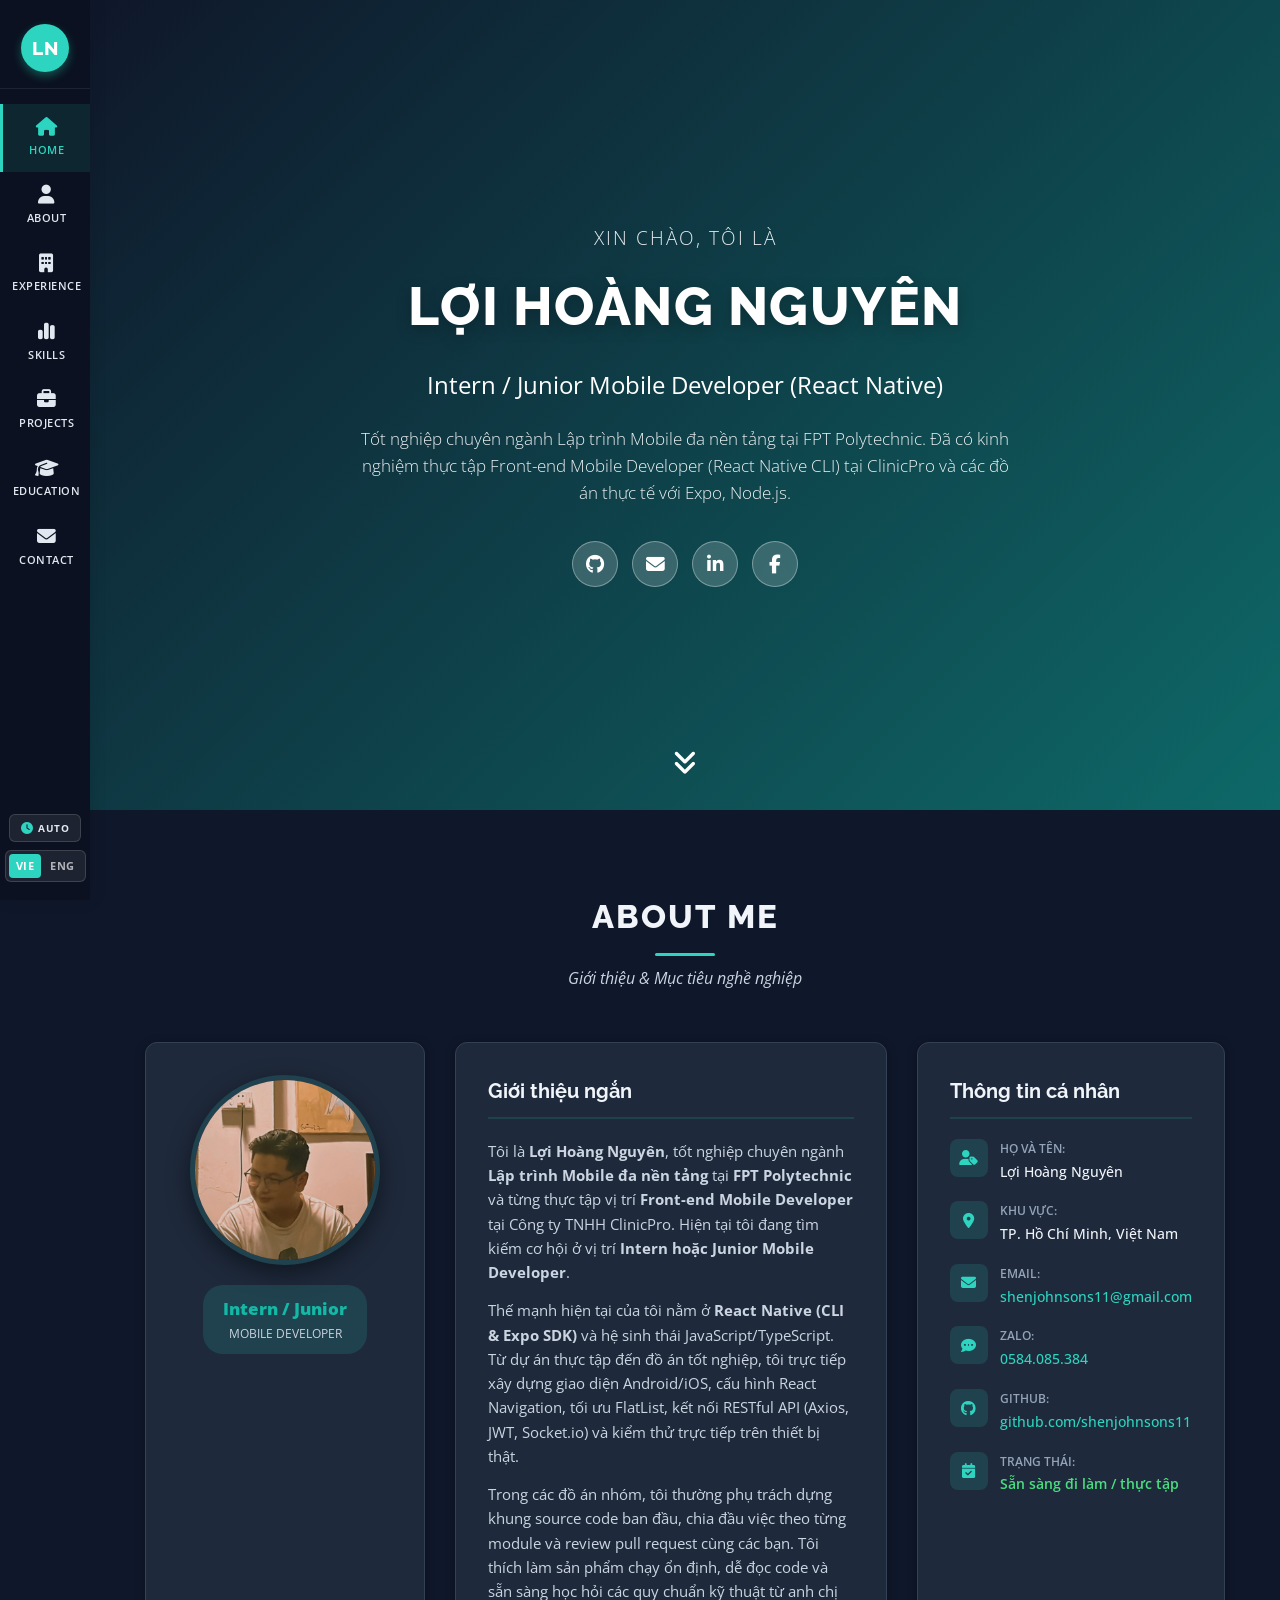
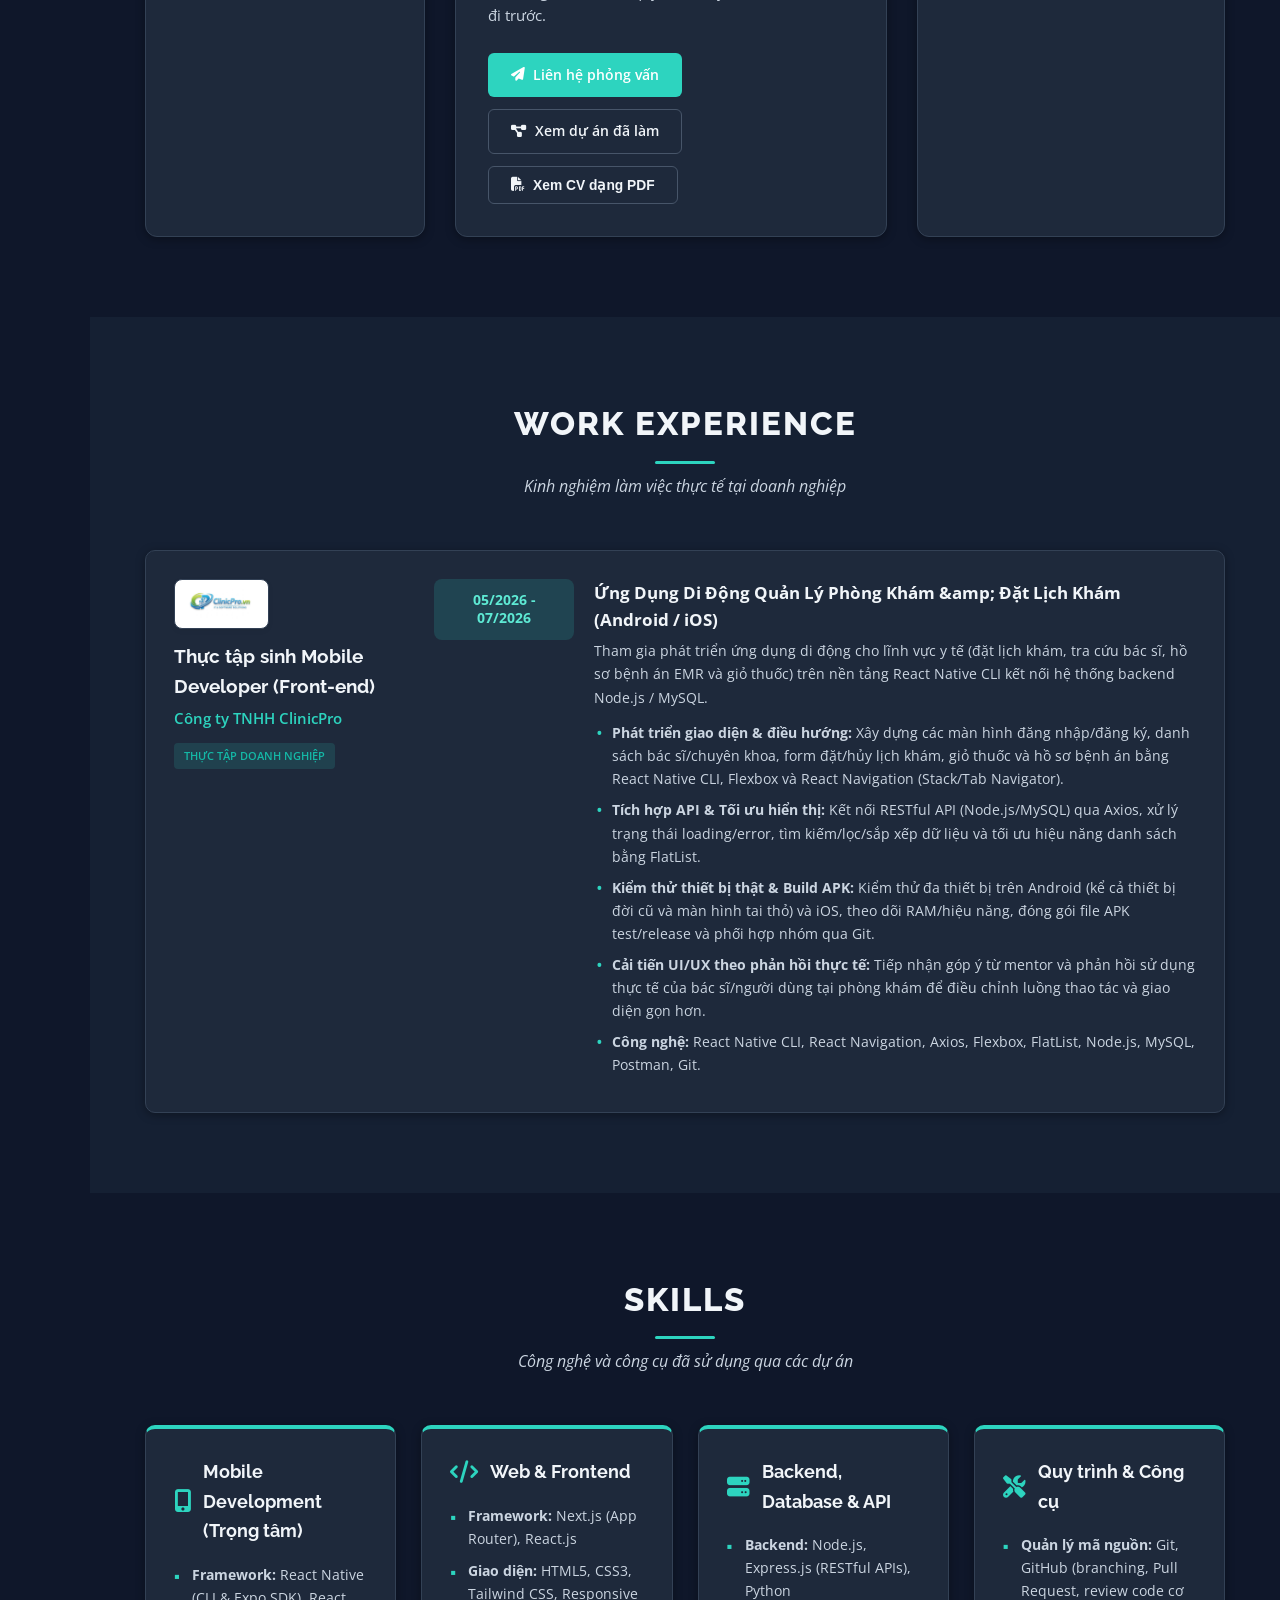
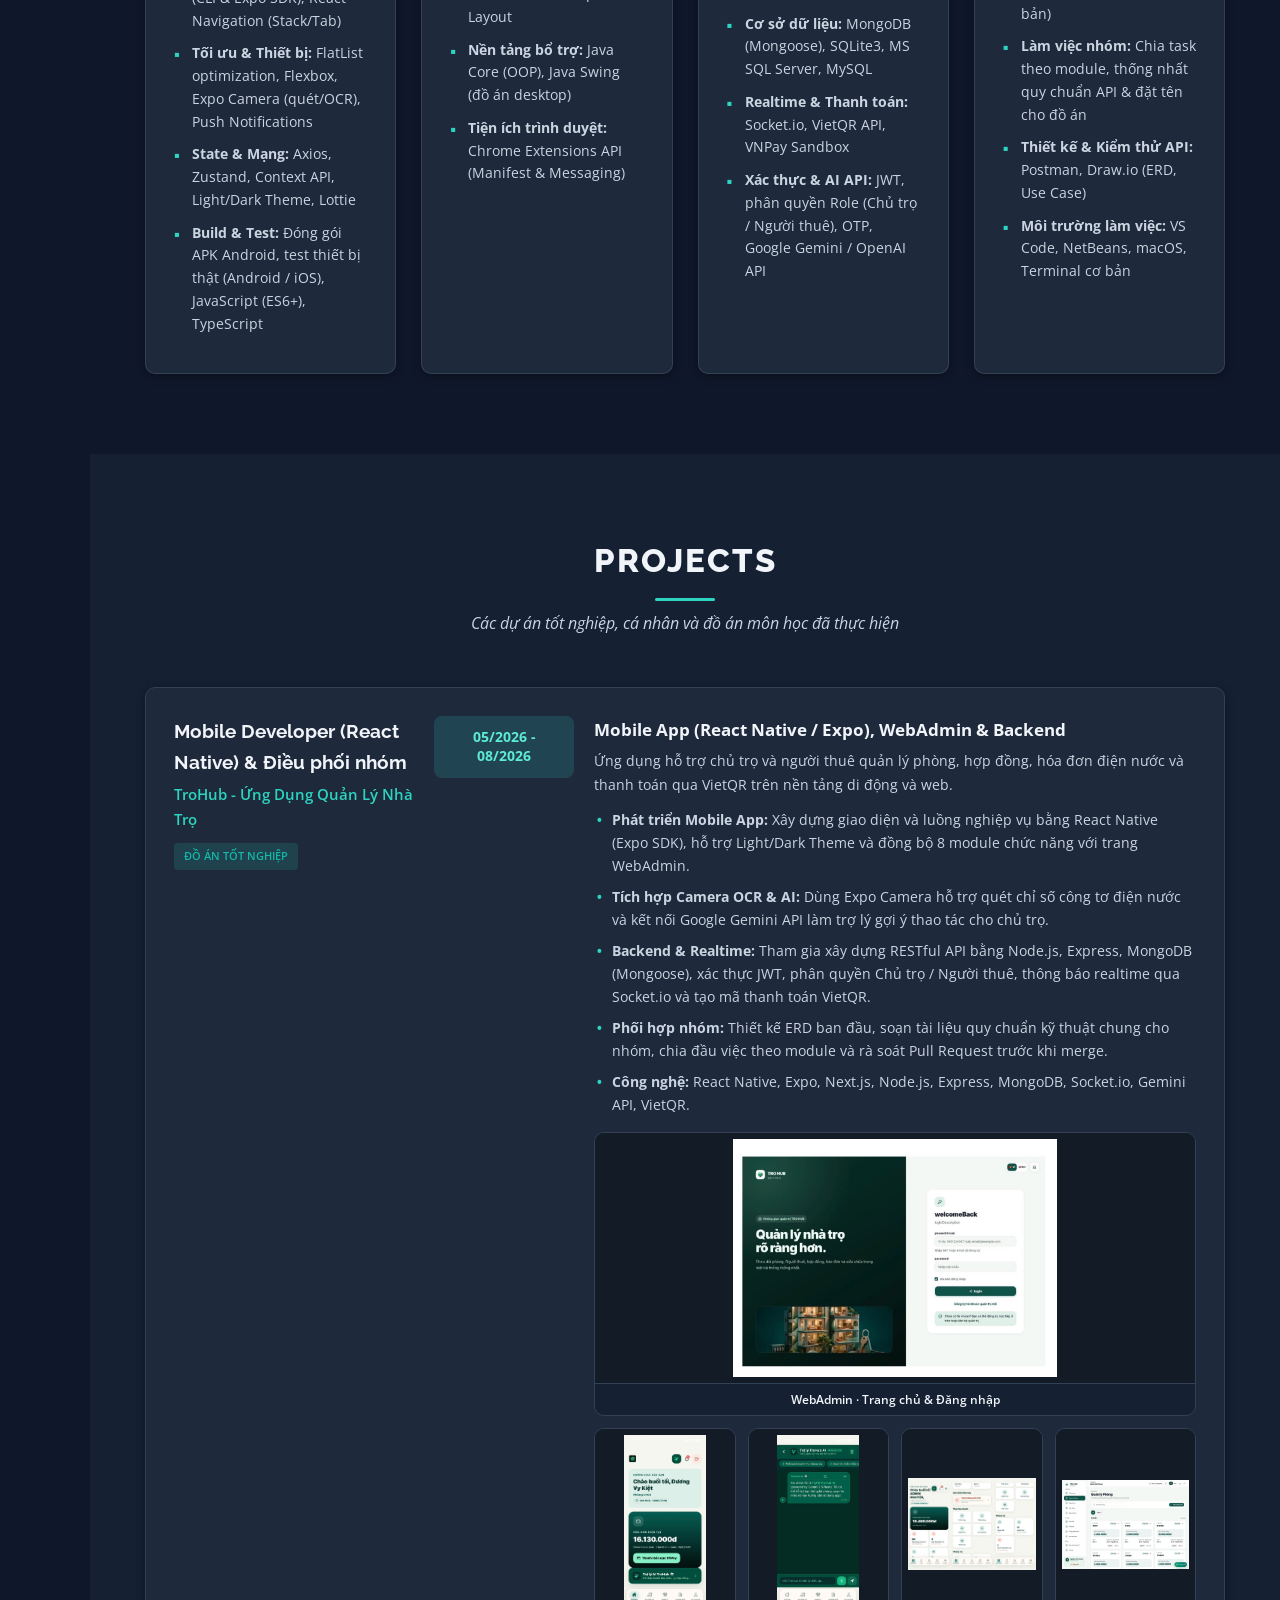
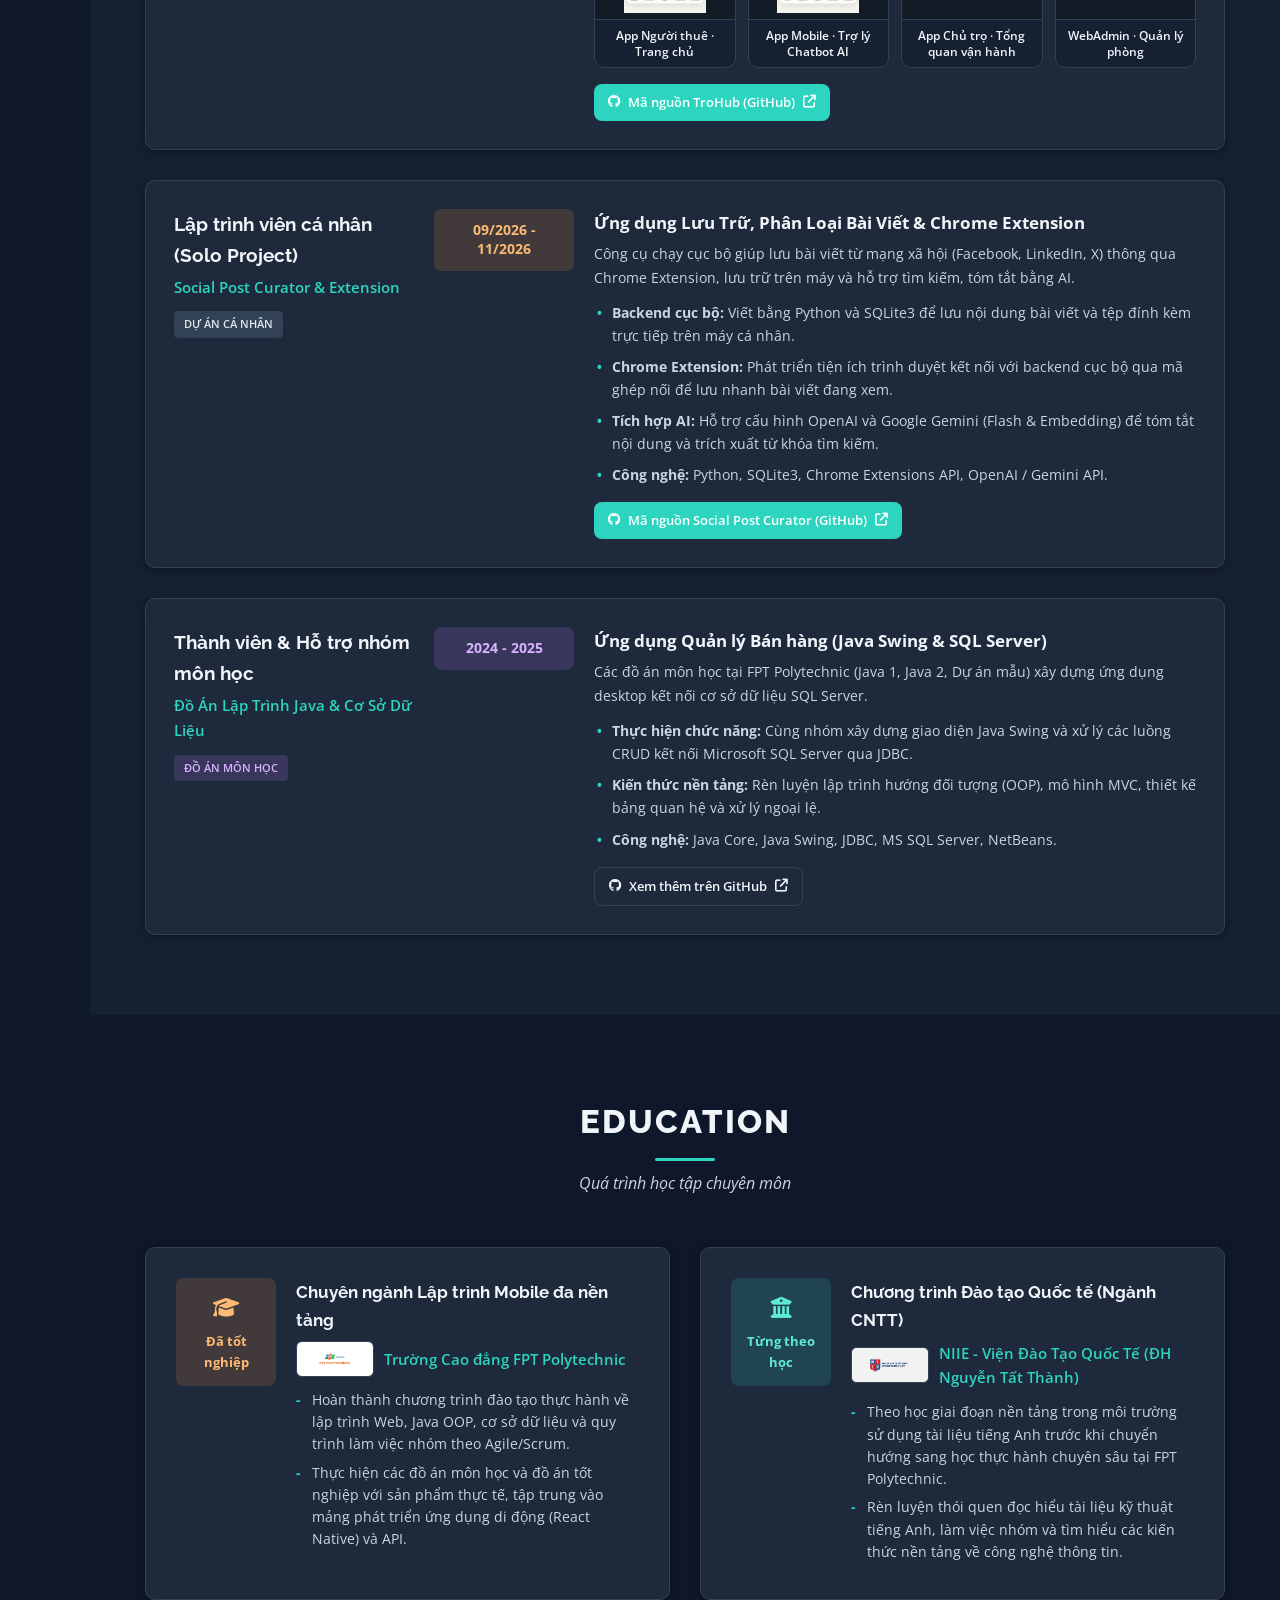
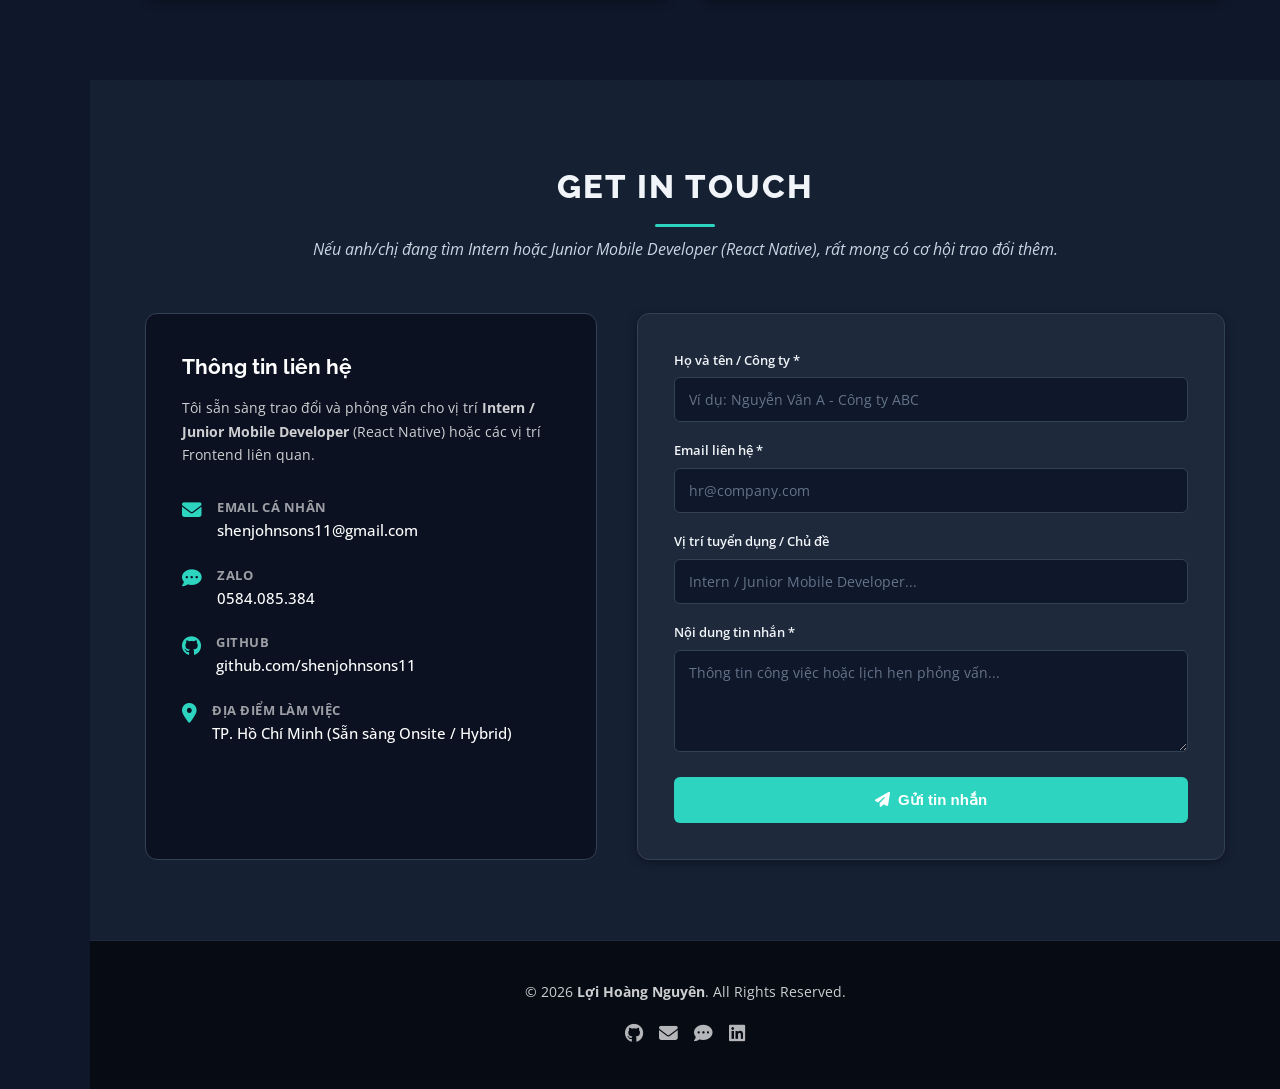
==== commit 5512e921: "Remove modal description line mentioning ToiDiCodeDao" ====
--- a/index.html
+++ b/index.html
@@ -639,7 +639,6 @@
                 </div>
                 <button type="button" class="cv-modal-close" id="cvModalClose" aria-label="Đóng">&times;</button>
             </div>
-            <p class="cv-modal-desc" data-i18n="modal.desc">Chọn phiên bản ngôn ngữ bạn muốn xem hoặc tải về (chuẩn 2 trang A4 ToiDiCodeDao):</p>
             <div class="cv-modal-grid">
                 <!-- Bản Tiếng Việt -->
                 <div class="cv-option-card">
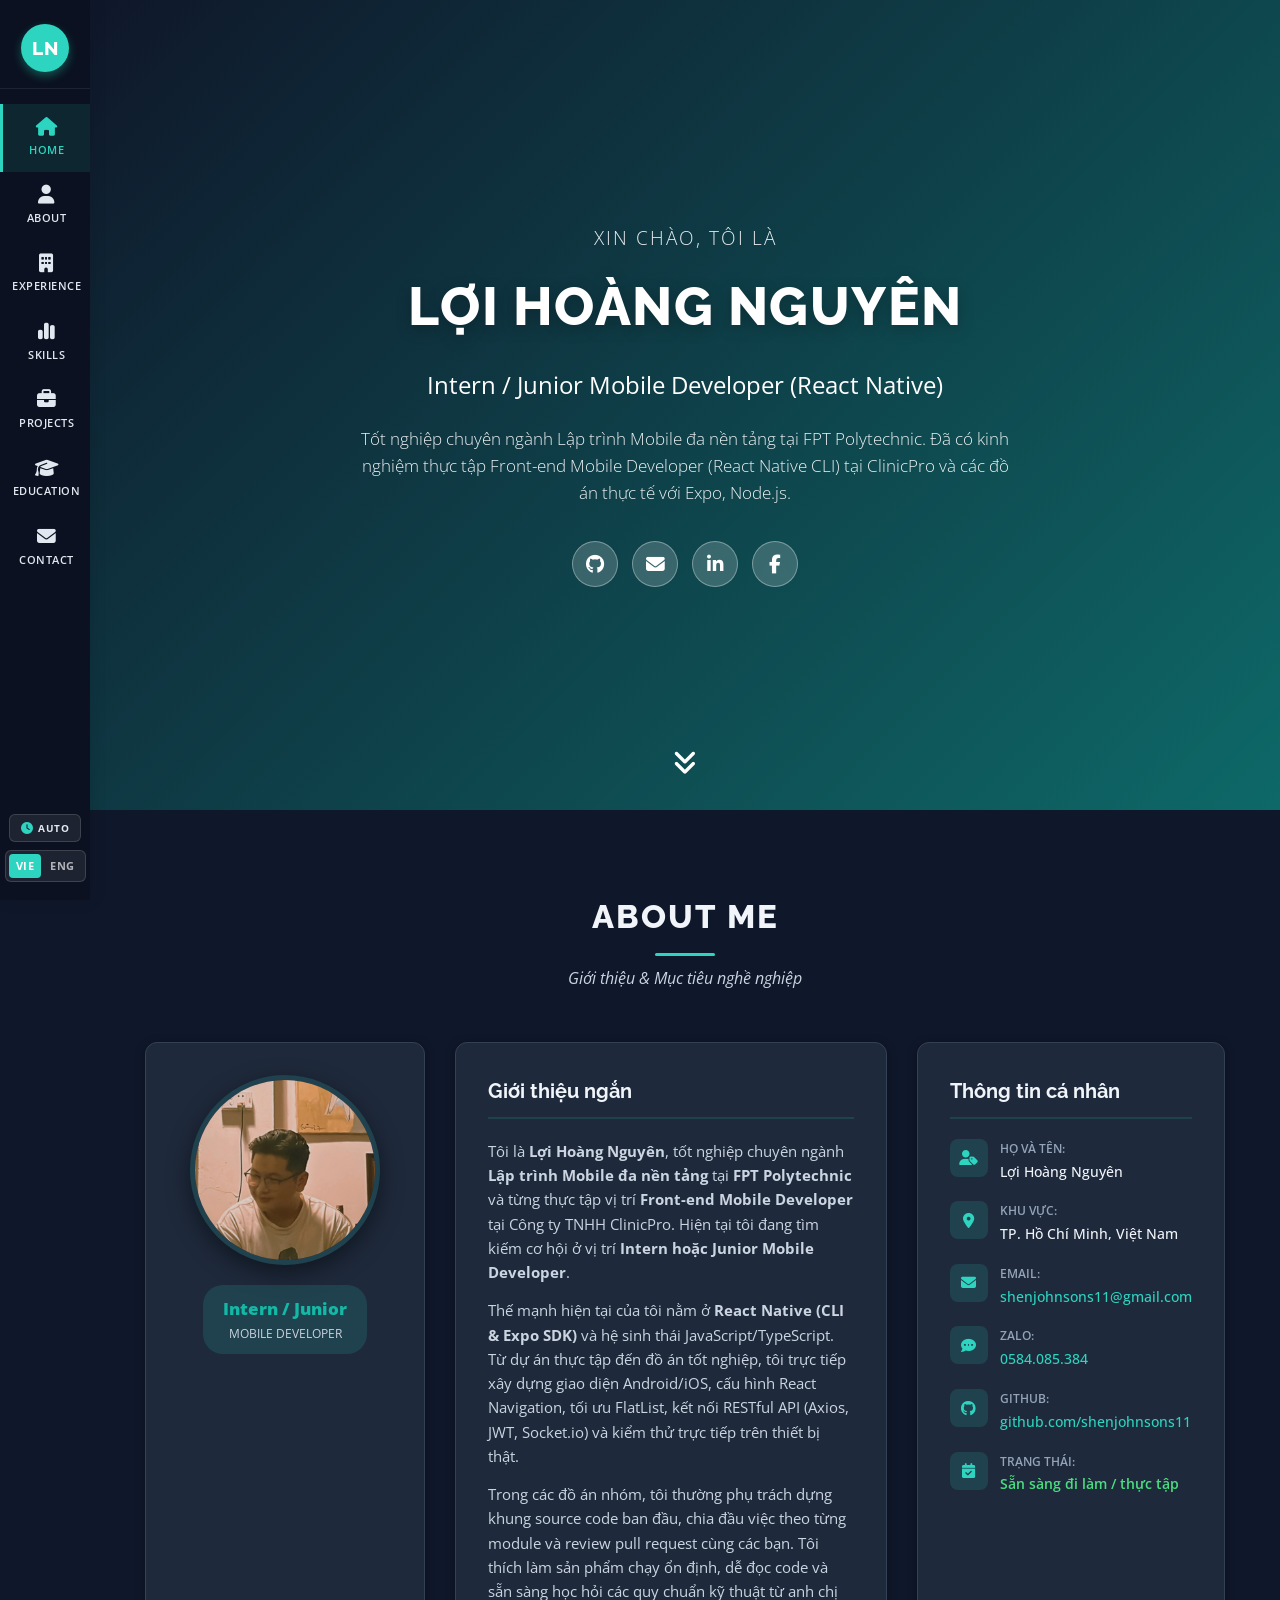
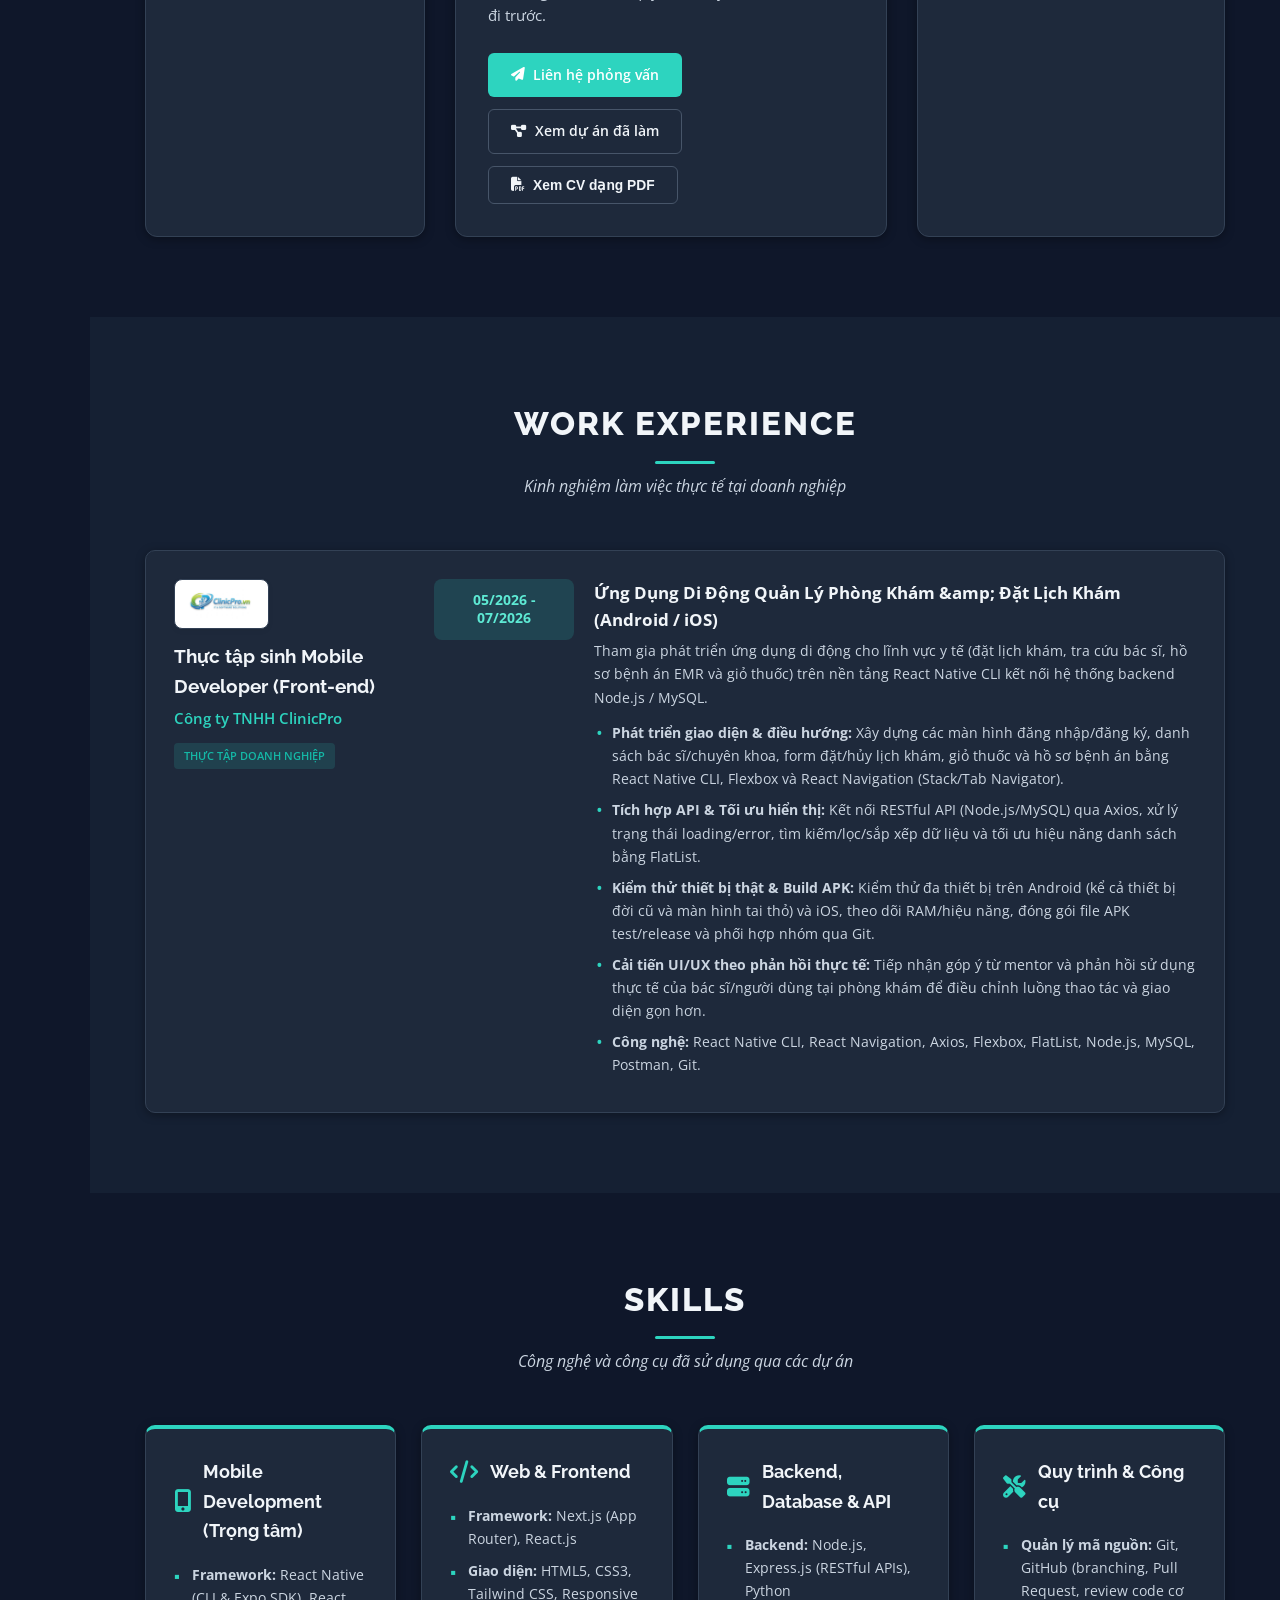
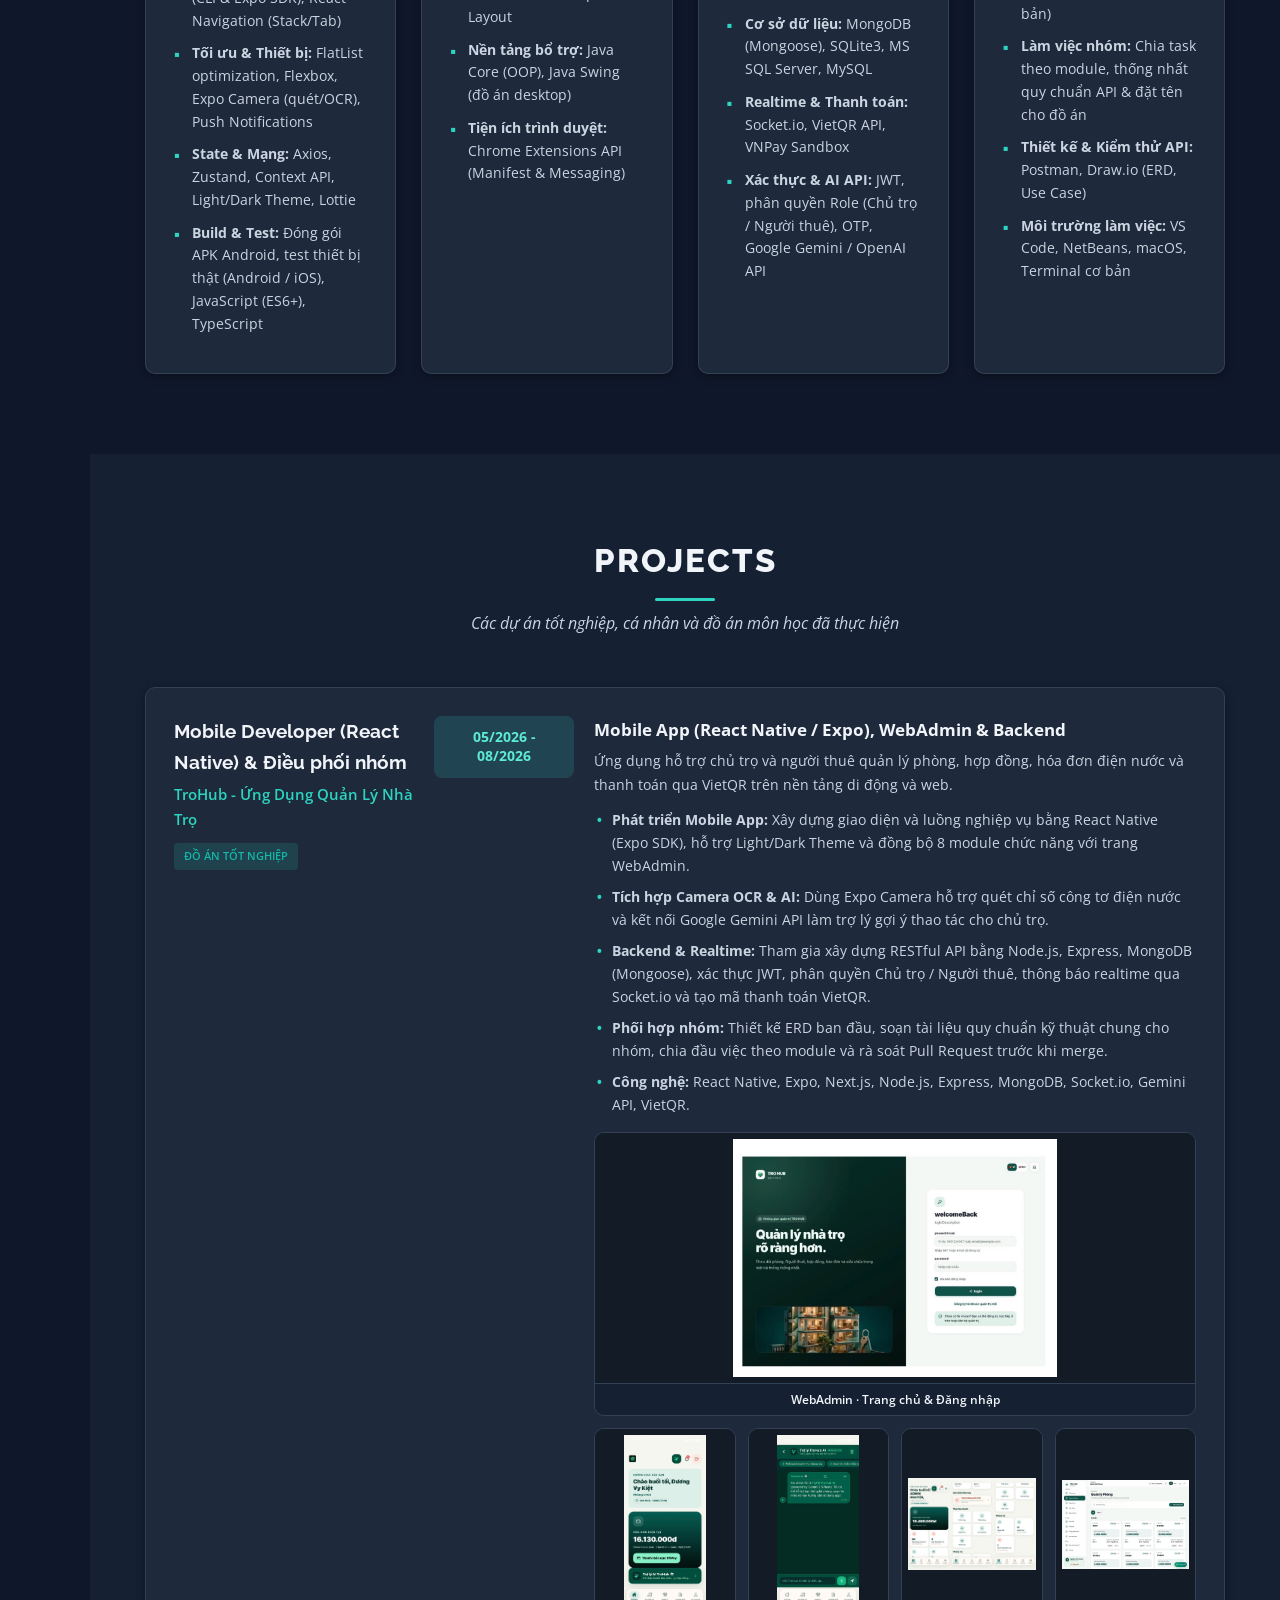
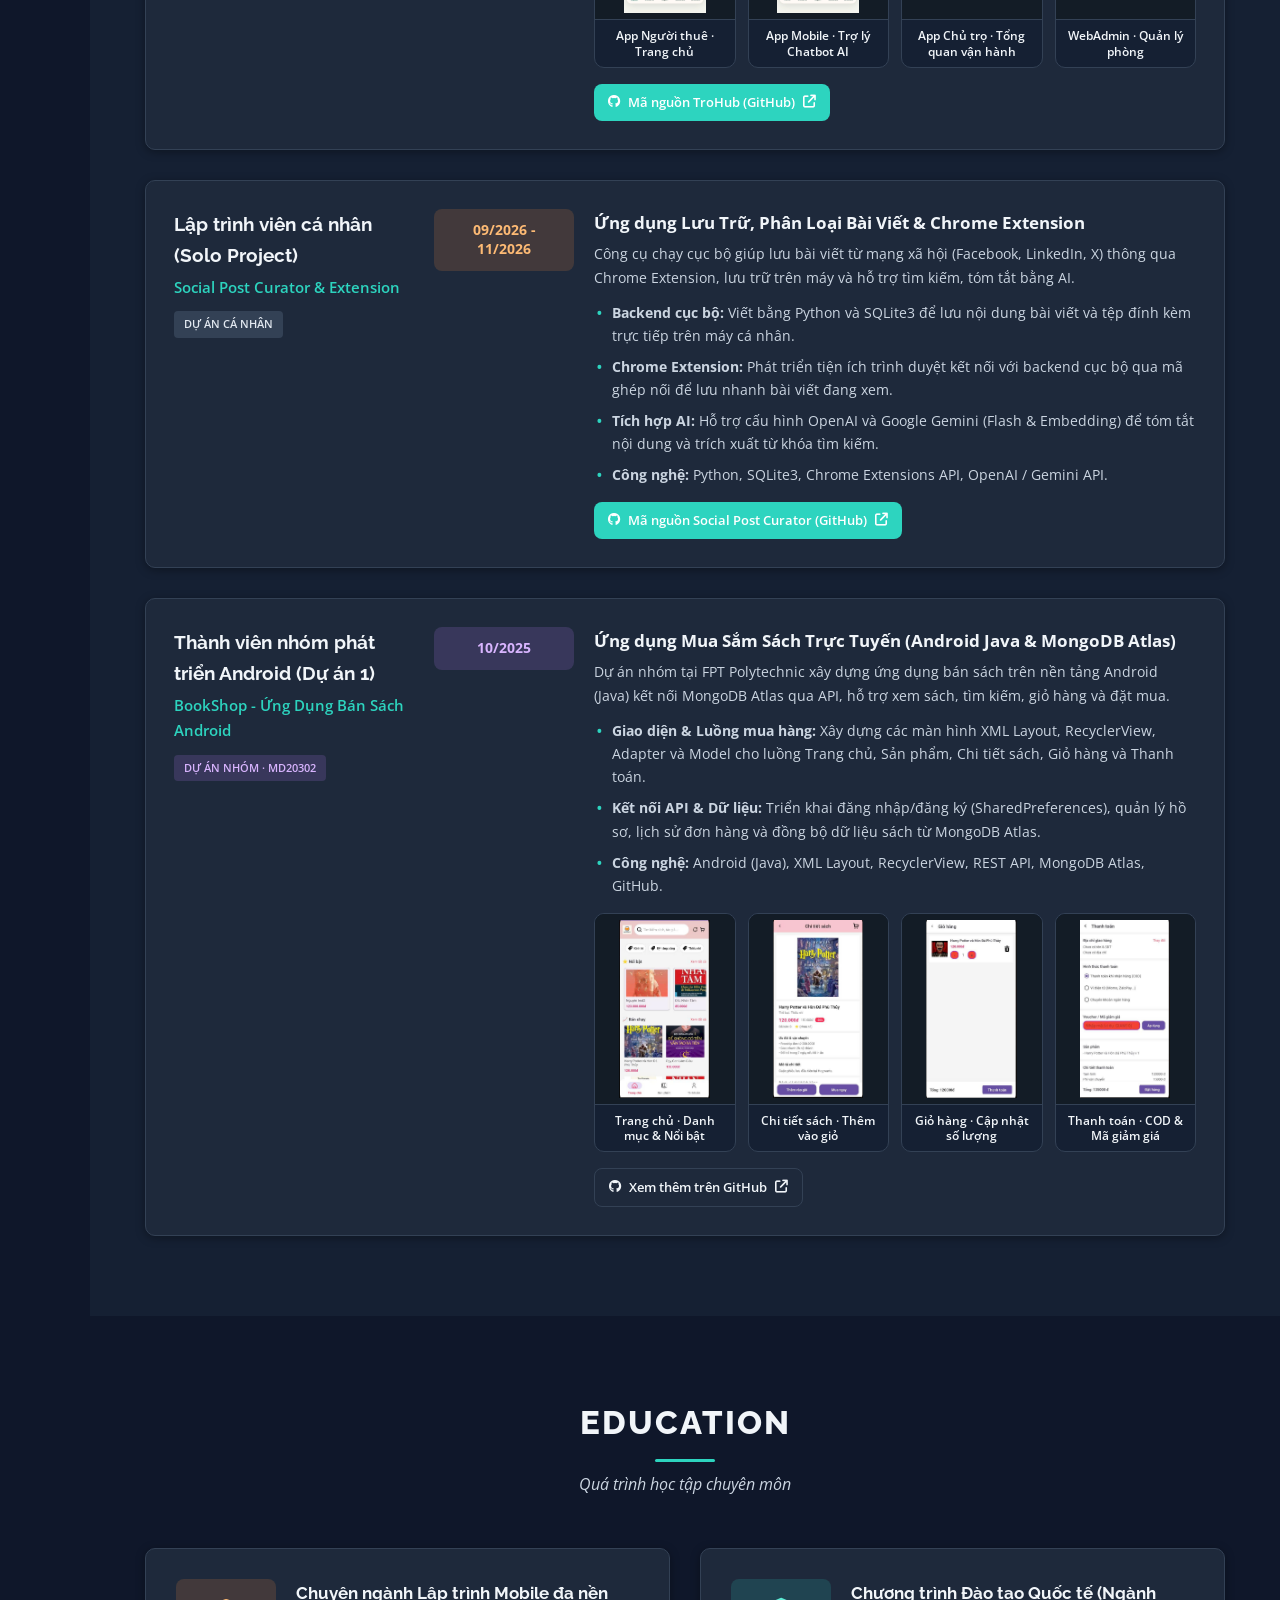
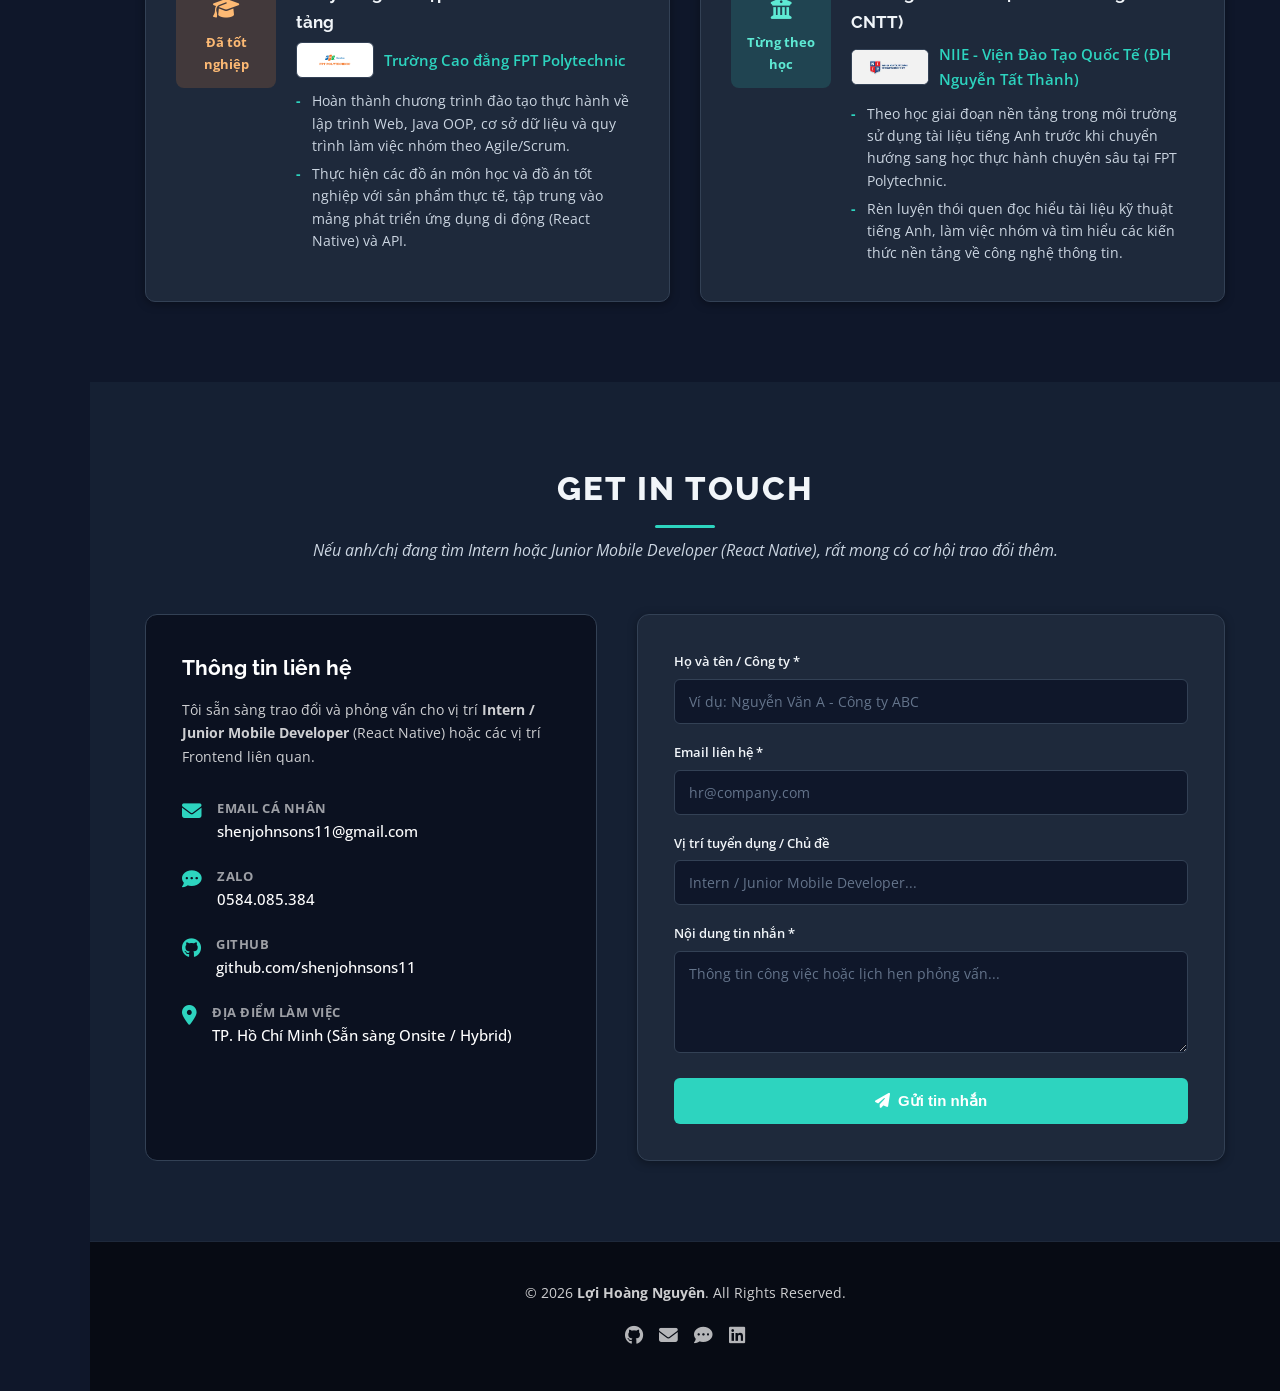
==== commit 1b4f81ca: "Update project 3 to BookShop Android app with screenshots from DuAn1 docx" ====
--- a/index.html
+++ b/index.html
@@ -439,24 +439,52 @@
                         </div>
                     </div>
 
-                    <!-- Dự án 3: Các đồ án Java / NetBeans tại FPT Polytechnic -->
+                    <!-- Dự án 3: Shop Bán Sách (Dự án 1 - Android Java) -->
                     <div class="timeline-item">
                         <div class="timeline-role">
-                            <h3 class="role-title" data-i18n="projects.p3.role">Thành viên &amp; Hỗ trợ nhóm môn học</h3>
-                            <h4 class="company-name" data-i18n="projects.p3.name">Đồ Án Lập Trình Java &amp; Cơ Sở Dữ Liệu</h4>
-                            <span class="badge badge-purple" data-i18n="projects.p3.badge">Đồ Án Môn Học</span>
+                            <h3 class="role-title" data-i18n="projects.p3.role">Thành viên nhóm phát triển Android (Dự án 1)</h3>
+                            <h4 class="company-name" data-i18n="projects.p3.name">BookShop - Ứng Dụng Bán Sách Android</h4>
+                            <span class="badge badge-purple" data-i18n="projects.p3.badge">Dự Án Nhóm · MD20302</span>
                         </div>
                         <div class="timeline-time badge-purple">
-                            <span>2024 - 2025</span>
+                            <span>10/2025</span>
                         </div>
                         <div class="timeline-content">
-                            <h4 class="project-name" data-i18n="projects.p3.heading">Ứng dụng Quản lý Bán hàng (Java Swing &amp; SQL Server)</h4>
-                            <p class="project-desc" data-i18n="projects.p3.desc">Các đồ án môn học tại FPT Polytechnic (Java 1, Java 2, Dự án mẫu) xây dựng ứng dụng desktop kết nối cơ sở dữ liệu SQL Server.</p>
+                            <h4 class="project-name" data-i18n="projects.p3.heading">Ứng dụng Mua Sắm Sách Trực Tuyến (Android Java &amp; MongoDB Atlas)</h4>
+                            <p class="project-desc" data-i18n="projects.p3.desc">Dự án nhóm tại FPT Polytechnic xây dựng ứng dụng bán sách trên nền tảng Android (Java) kết nối MongoDB Atlas qua API, hỗ trợ xem sách, tìm kiếm, giỏ hàng và đặt mua.</p>
                             <ul class="task-list">
-                                <li data-i18n-html="projects.p3.t1"><strong>Thực hiện chức năng:</strong> Cùng nhóm xây dựng giao diện Java Swing và xử lý các luồng CRUD kết nối Microsoft SQL Server qua JDBC.</li>
-                                <li data-i18n-html="projects.p3.t2"><strong>Kiến thức nền tảng:</strong> Rèn luyện lập trình hướng đối tượng (OOP), mô hình MVC, thiết kế bảng quan hệ và xử lý ngoại lệ.</li>
-                                <li data-i18n-html="projects.p3.t3"><strong>Công nghệ:</strong> Java Core, Java Swing, JDBC, MS SQL Server, NetBeans.</li>
+                                <li data-i18n-html="projects.p3.t1"><strong>Giao diện &amp; Luồng mua hàng:</strong> Xây dựng các màn hình XML Layout, RecyclerView, Adapter và Model cho luồng Trang chủ, Sản phẩm, Chi tiết sách, Giỏ hàng và Thanh toán.</li>
+                                <li data-i18n-html="projects.p3.t2"><strong>Kết nối API &amp; Dữ liệu:</strong> Triển khai đăng nhập/đăng ký (SharedPreferences), quản lý hồ sơ, lịch sử đơn hàng và đồng bộ dữ liệu sách từ MongoDB Atlas.</li>
+                                <li data-i18n-html="projects.p3.t3"><strong>Công nghệ:</strong> Android (Java), XML Layout, RecyclerView, REST API, MongoDB Atlas, GitHub.</li>
                             </ul>
+
+                            <div class="project-gallery">
+                                <a href="assets/bookshop-home.png" target="_blank" rel="noopener noreferrer" class="project-shot">
+                                    <div class="project-shot-img-wrap">
+                                        <img src="assets/bookshop-home.png" alt="BookShop Android - Home" loading="lazy">
+                                    </div>
+                                    <span class="project-shot-caption" data-i18n="projects.p3.shot1">Trang chủ · Danh mục &amp; Nổi bật</span>
+                                </a>
+                                <a href="assets/bookshop-detail.png" target="_blank" rel="noopener noreferrer" class="project-shot">
+                                    <div class="project-shot-img-wrap">
+                                        <img src="assets/bookshop-detail.png" alt="BookShop Android - Book Detail" loading="lazy">
+                                    </div>
+                                    <span class="project-shot-caption" data-i18n="projects.p3.shot2">Chi tiết sách · Thêm vào giỏ</span>
+                                </a>
+                                <a href="assets/bookshop-cart.png" target="_blank" rel="noopener noreferrer" class="project-shot">
+                                    <div class="project-shot-img-wrap">
+                                        <img src="assets/bookshop-cart.png" alt="BookShop Android - Cart" loading="lazy">
+                                    </div>
+                                    <span class="project-shot-caption" data-i18n="projects.p3.shot3">Giỏ hàng · Cập nhật số lượng</span>
+                                </a>
+                                <a href="assets/bookshop-checkout.png" target="_blank" rel="noopener noreferrer" class="project-shot">
+                                    <div class="project-shot-img-wrap">
+                                        <img src="assets/bookshop-checkout.png" alt="BookShop Android - Checkout" loading="lazy">
+                                    </div>
+                                    <span class="project-shot-caption" data-i18n="projects.p3.shot4">Thanh toán · COD &amp; Mã giảm giá</span>
+                                </a>
+                            </div>
+
                             <div class="project-links">
                                 <a href="https://github.com/shenjohnsons11" target="_blank" rel="noopener noreferrer" class="project-link-btn project-link-btn-outline">
                                     <i class="fa-brands fa-github"></i>
